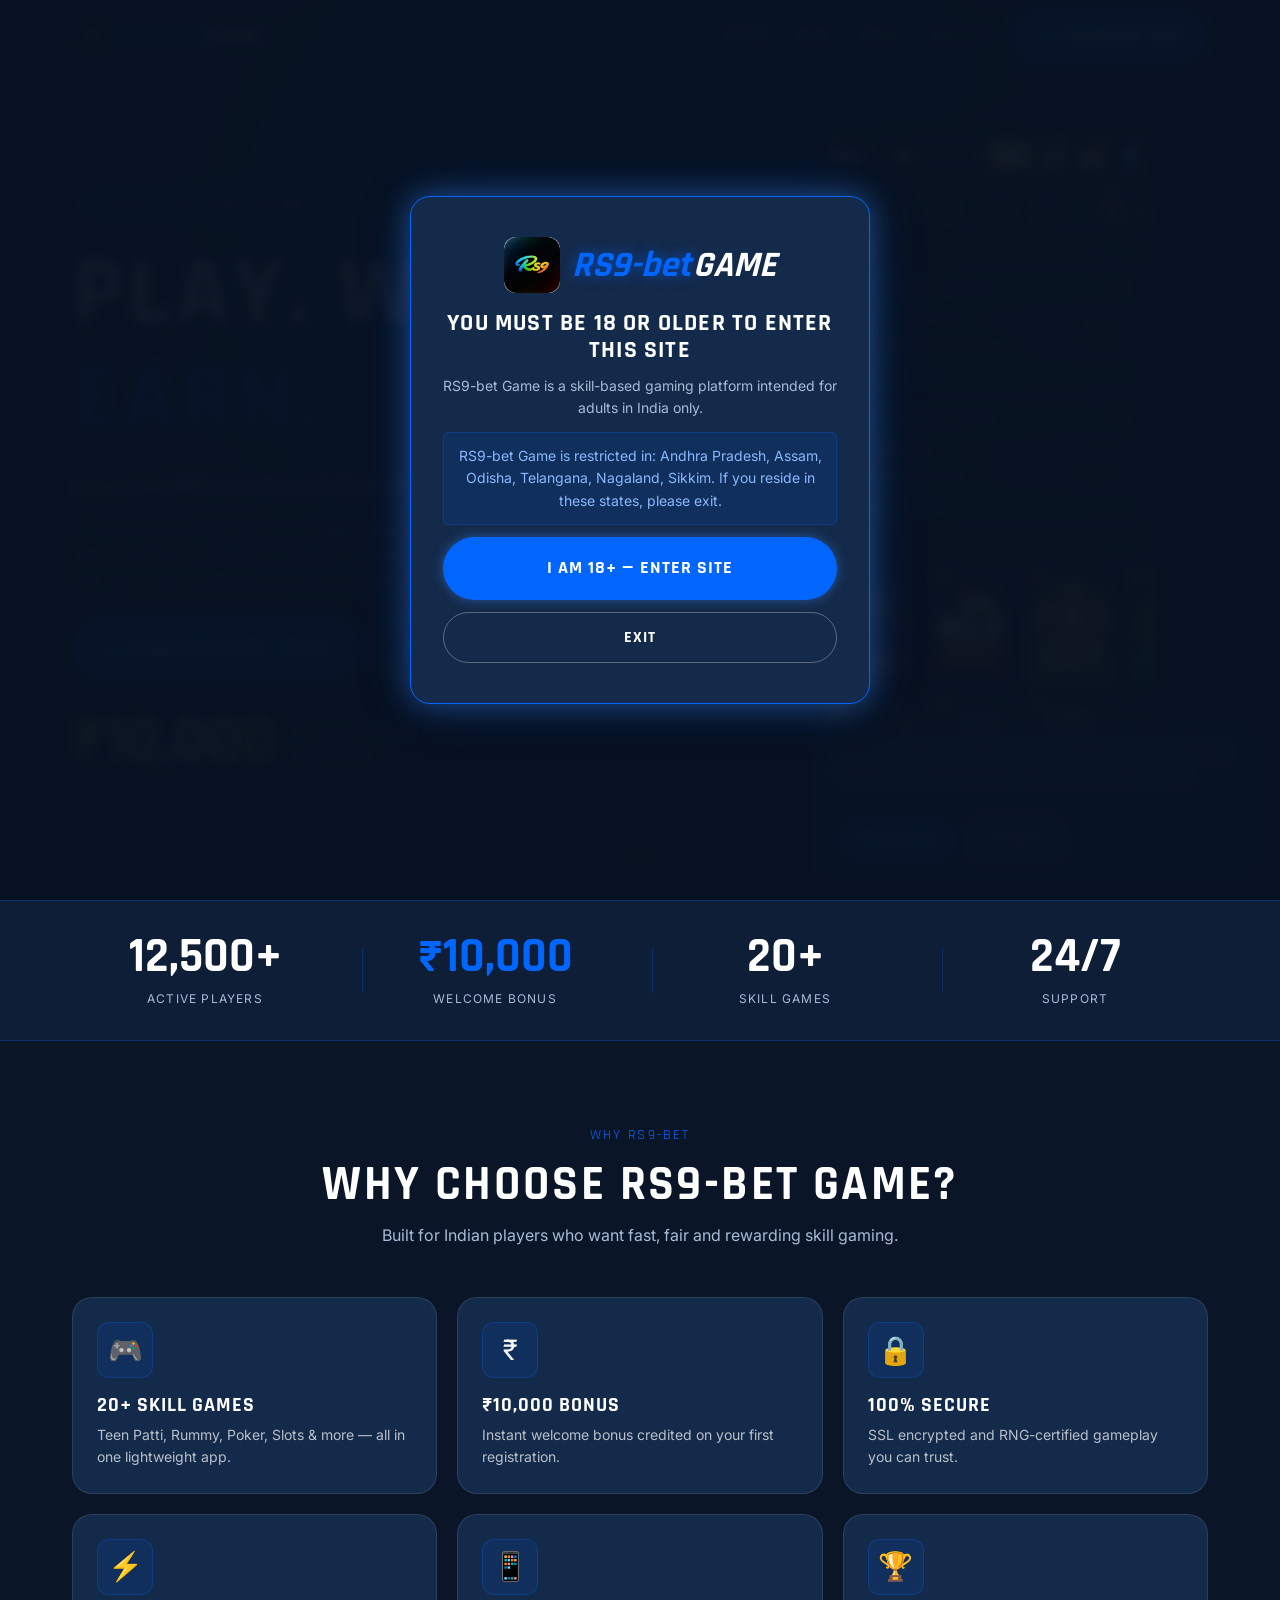
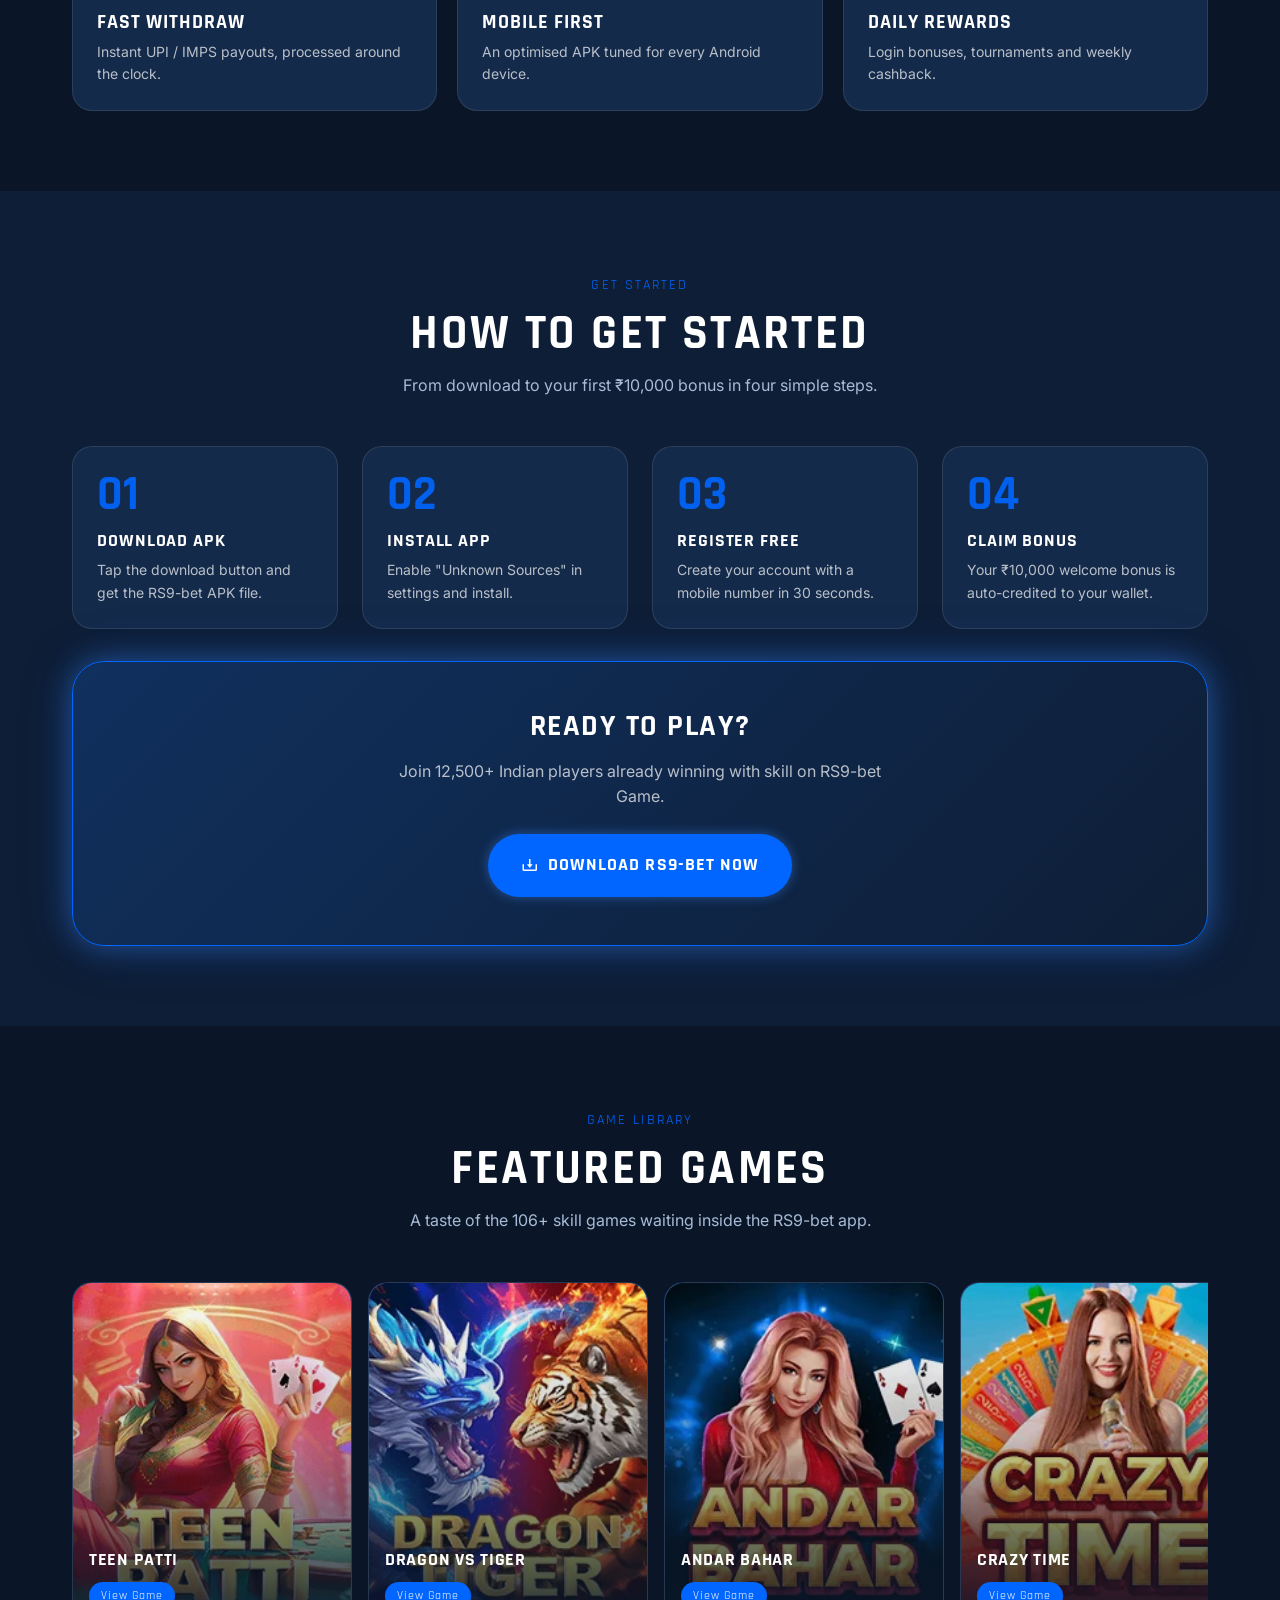
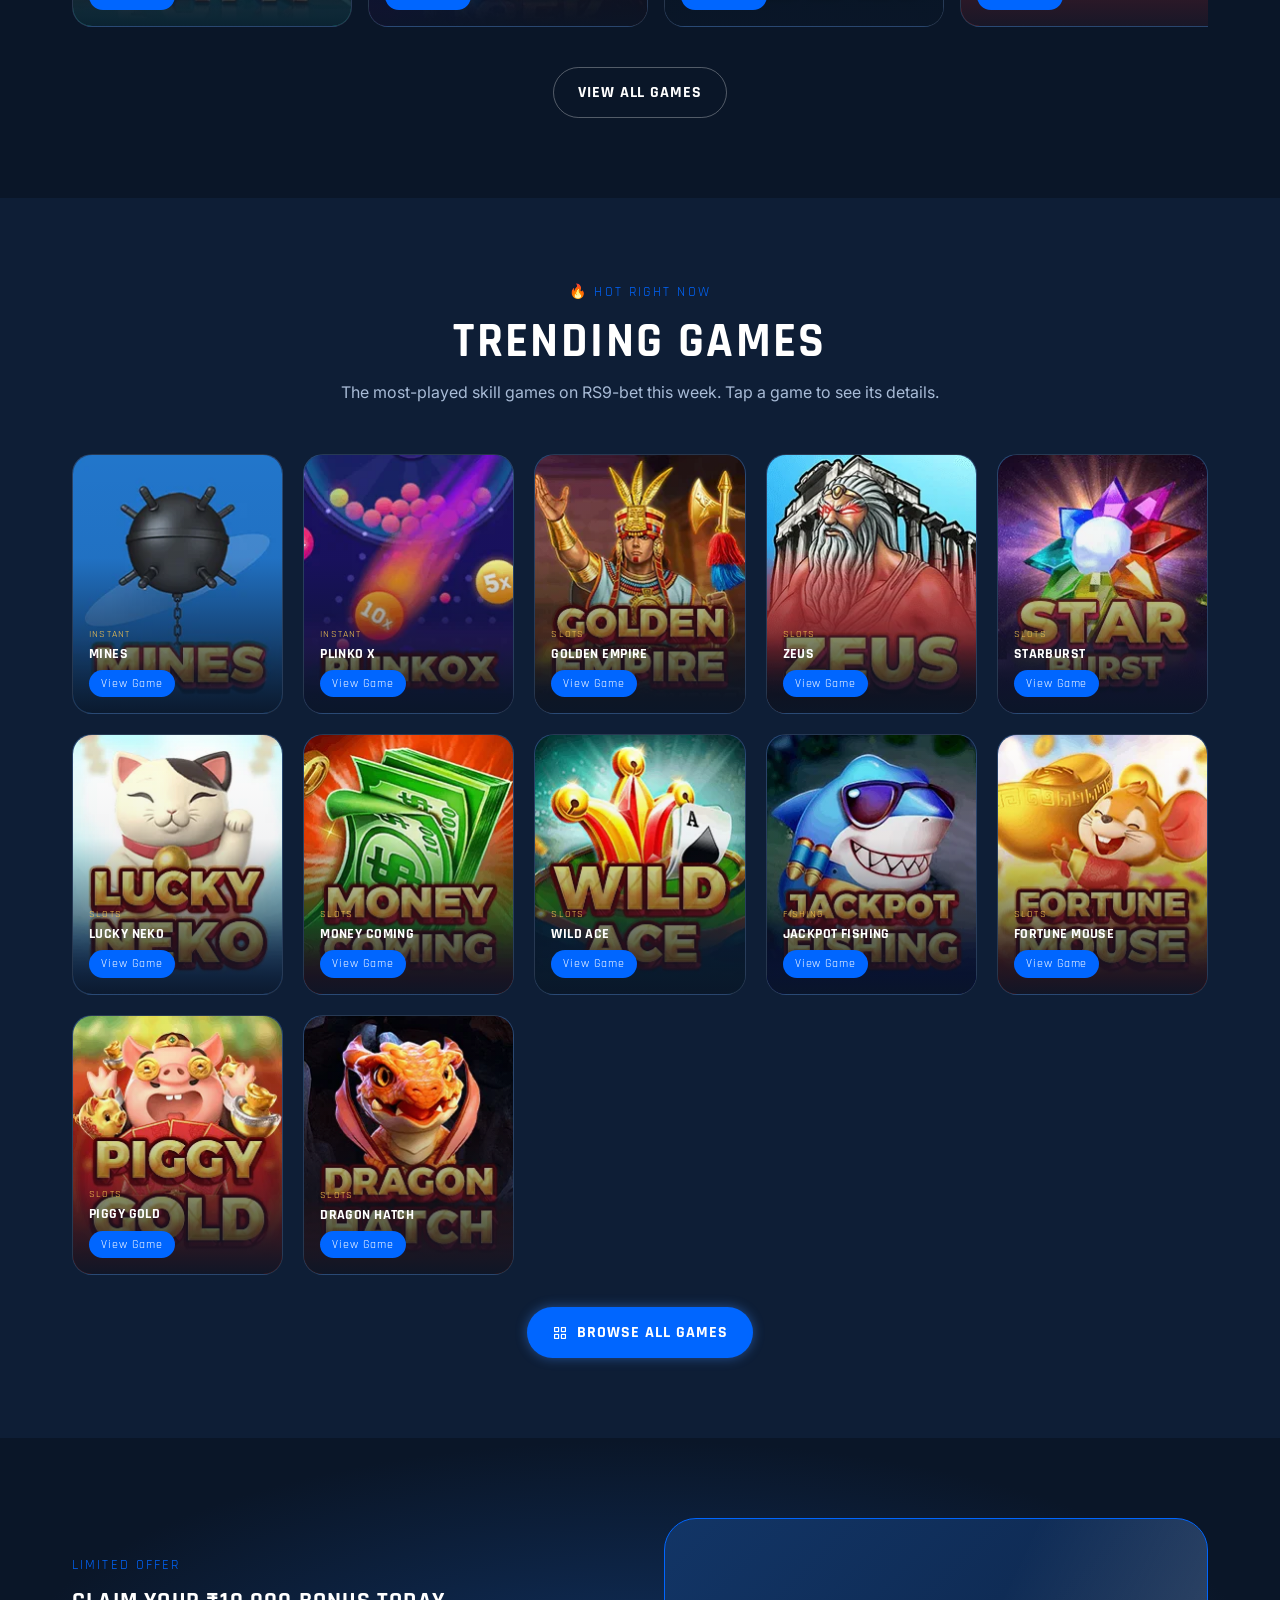
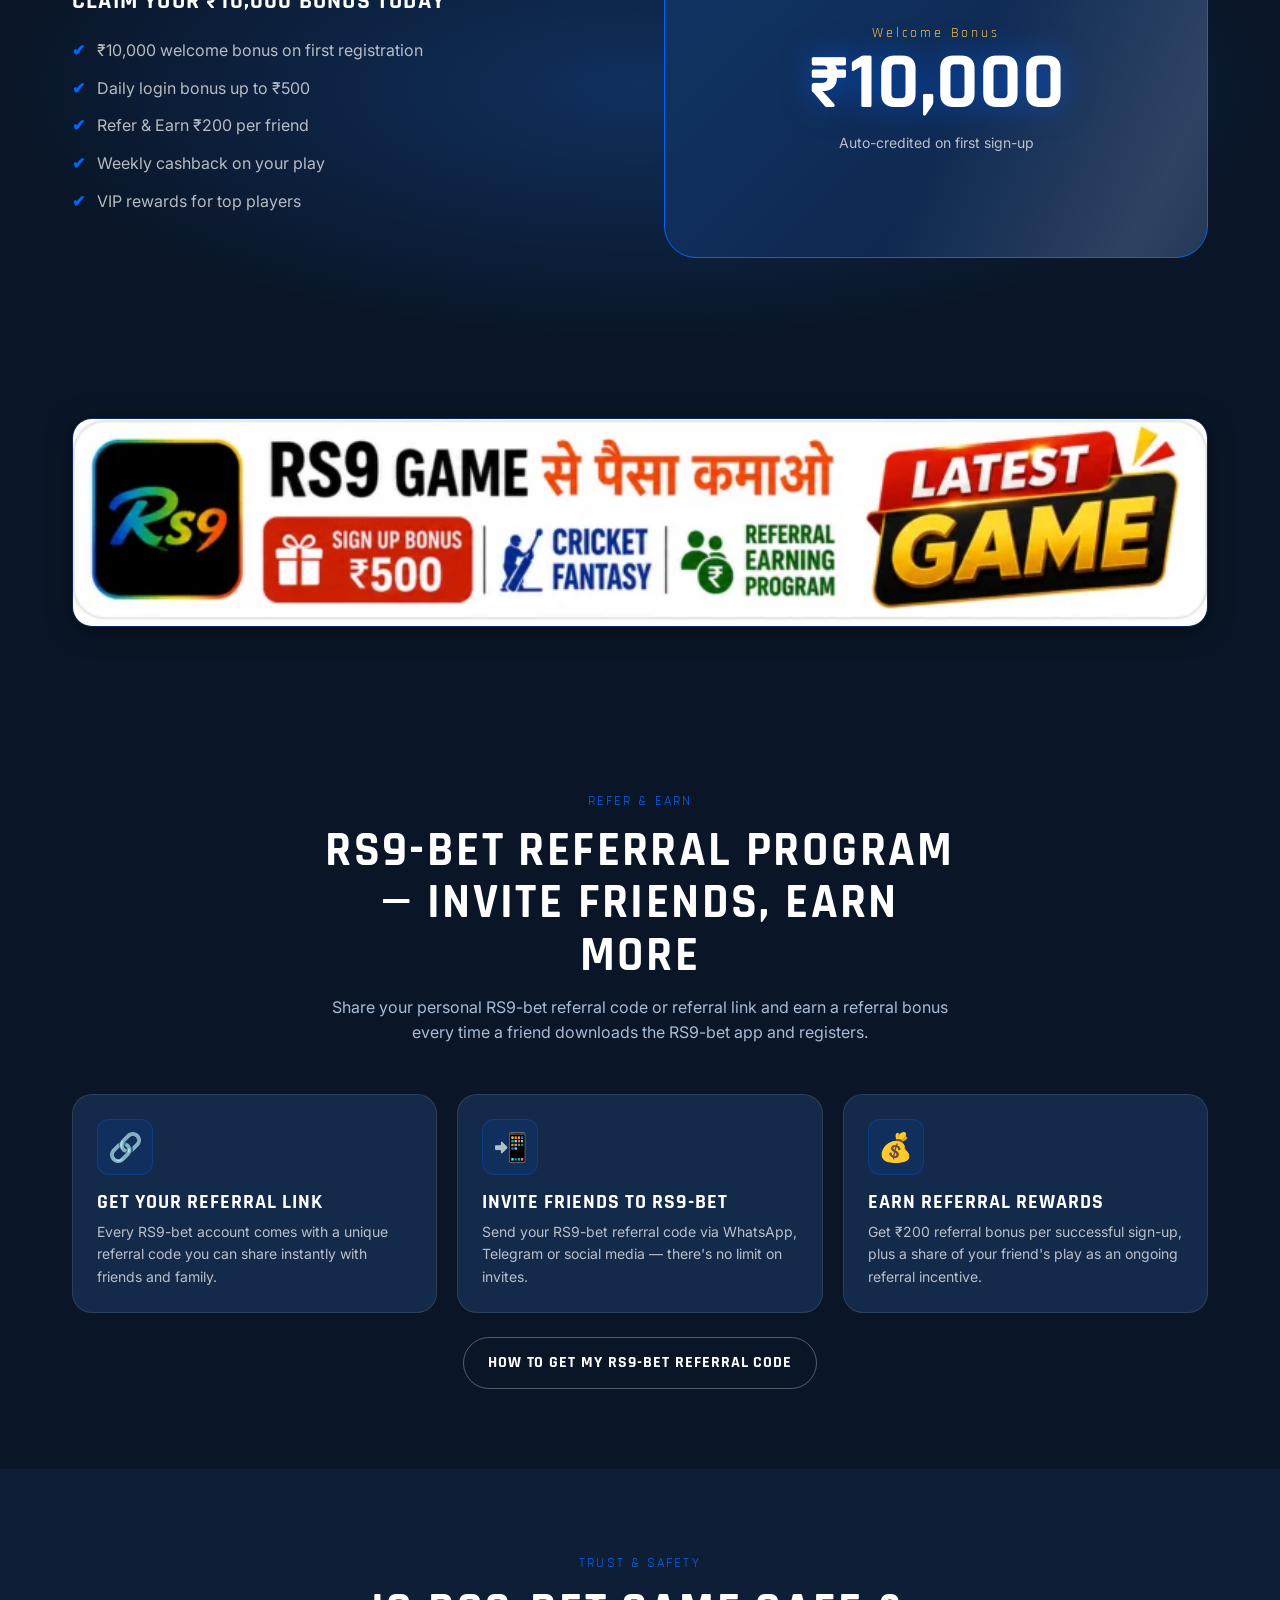
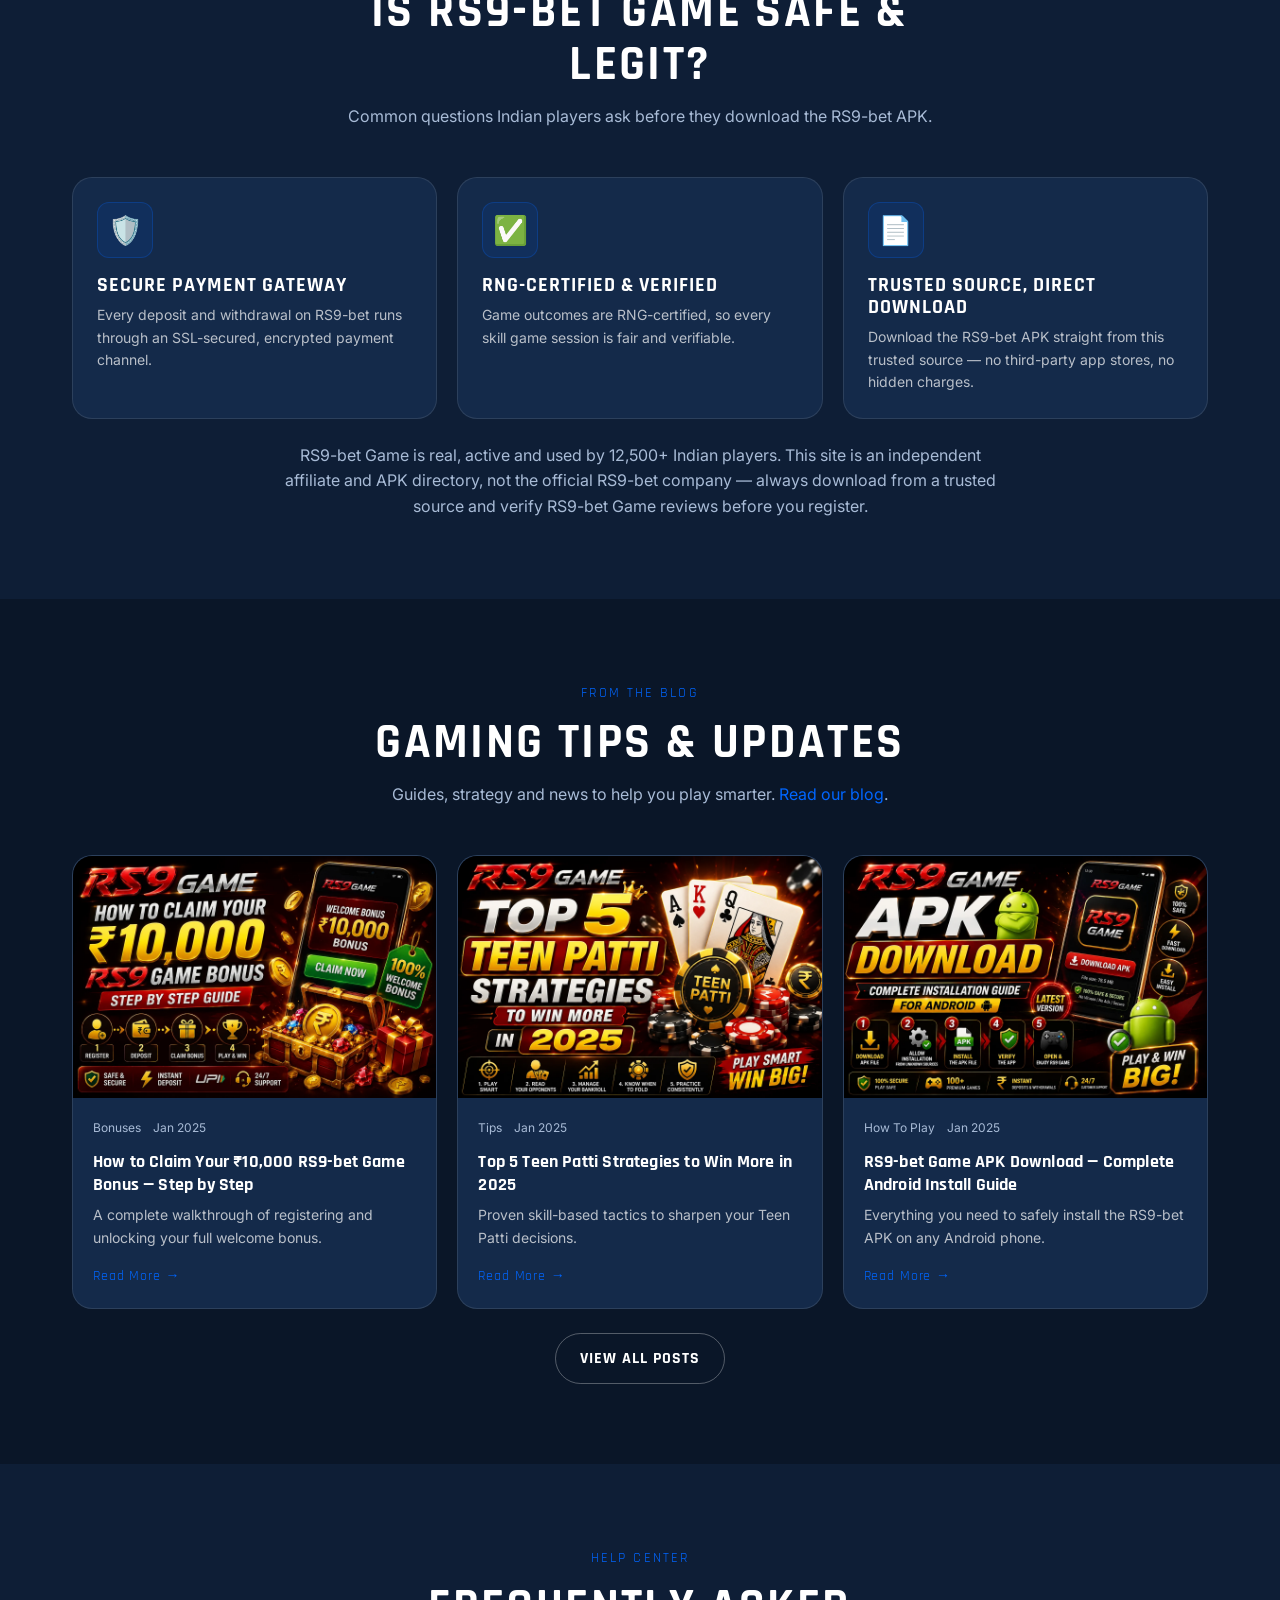
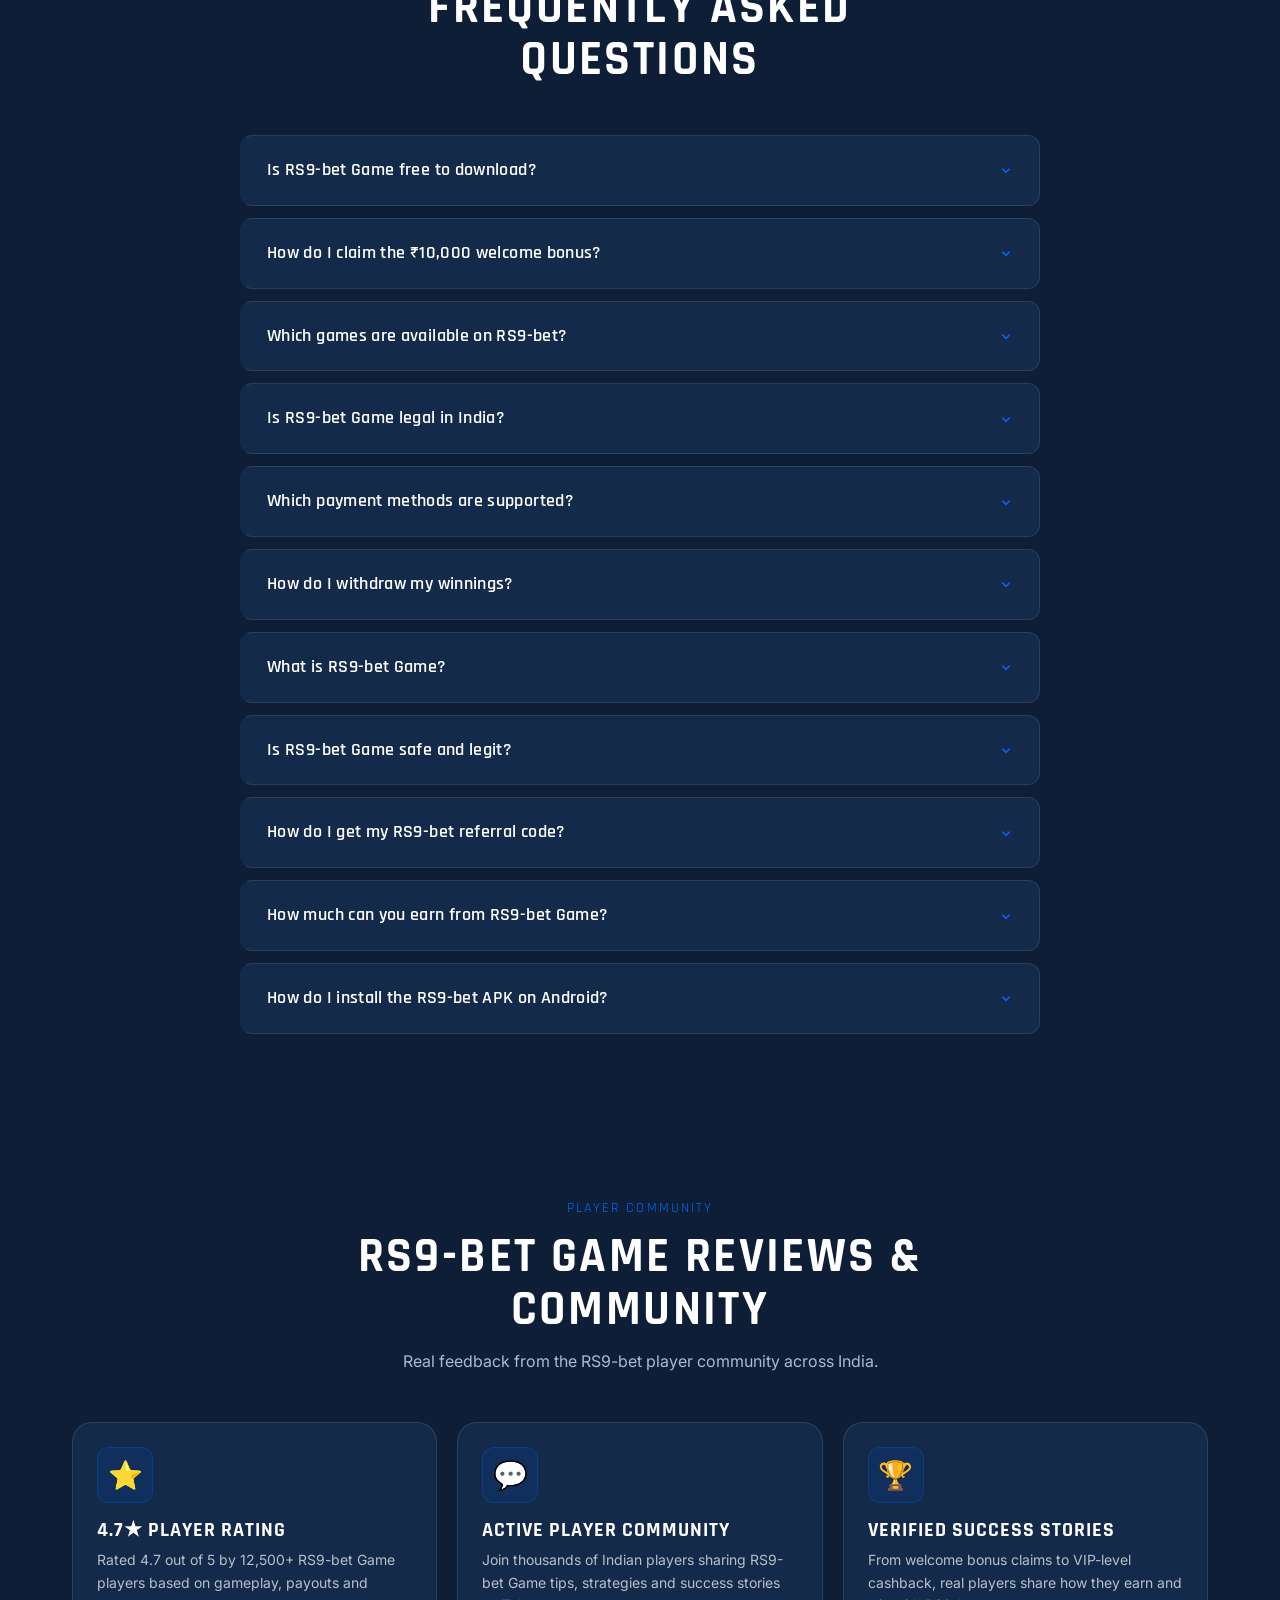
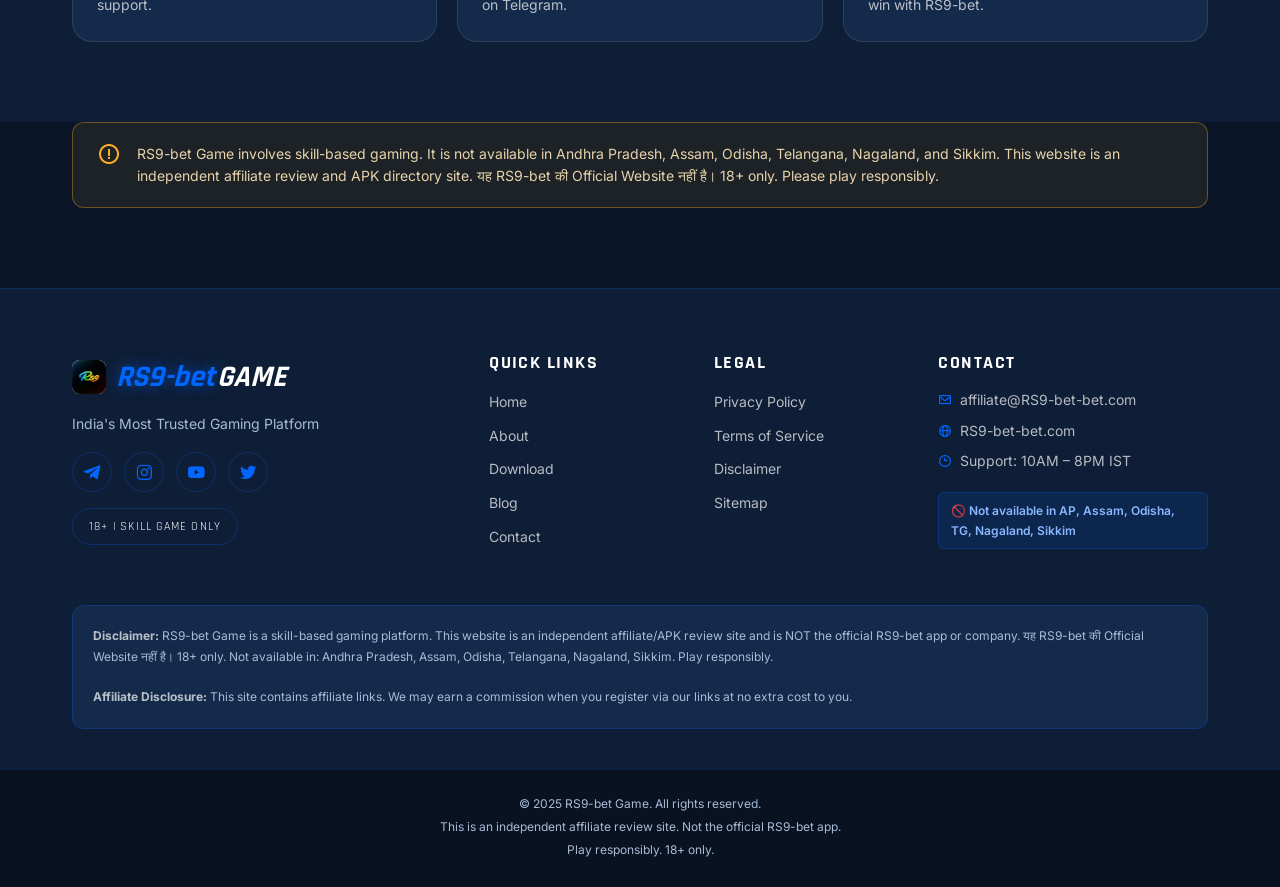
==== index.html @ 1b450684 "Comment out flex-cta div in index.html Comment out the flex-cta div in index.html" ====
<!-- index.html — RS9-bet Game Homepage -->
<!DOCTYPE html>
<html lang="en">

<head>
    <meta charset="UTF-8">
    <meta name="viewport" content="width=device-width, initial-scale=1.0">
    <title>RS9-bet Game — RS9-bet APK Download &amp; Get ₹10,000 Welcome Bonus | RS9-bet-bet.com</title>
    <meta name="description" content="Download the RS9-bet Game APK free and claim your ₹10,000 welcome bonus. India's top RS9-bet gaming platform with Teen Patti, Rummy, Slots, referral rewards &amp; more. Register free today!">
    <link rel="canonical" href="https://RS9-bet-bet.com/">
    <meta name="robots" content="index, follow">
    <meta name="theme-color" content="#0A1628">
    <meta property="og:title" content="RS9-bet Game — ₹10,000 Bonus | Download Now">
    <meta property="og:description" content="Get ₹10,000 free bonus on RS9-bet Game. Download APK, play skill games, earn daily rewards. India's #1 gaming platform.">
    <meta property="og:image" content="https://RS9-bet-bet.com/assets/images/og_banner.png">
    <meta property="og:url" content="https://RS9-bet-bet.com/">
    <meta property="og:type" content="website">
    <meta name="twitter:card" content="summary_large_image">
    <link rel="icon" href="assets/images/favicon.png" type="image/png">
    <link rel="apple-touch-icon" href="assets/images/favicon.png">
    <link rel="preconnect" href="https://fonts.googleapis.com">
    <link rel="preconnect" href="https://fonts.gstatic.com" crossorigin>
    <link href="https://fonts.googleapis.com/css2?family=Rajdhani:wght@600;700&family=Inter:wght@400;500;600&family=Bebas+Neue&display=swap" rel="stylesheet">
    <link href="https://unpkg.com/boxicons@2.1.4/css/boxicons.min.css" rel="stylesheet">
    <link rel="stylesheet" href="assets/css/tokens.css">
    <link rel="stylesheet" href="assets/css/main.css">
    <link rel="stylesheet" href="assets/css/pages/home.css">
    <script type="application/ld+json">
        {
            "@context": "https://schema.org",
            "@graph": [{
                    "@type": "WebSite",
                    "name": "RS9-bet Game",
                    "url": "https://RS9-bet-bet.com/",
                    "potentialAction": {
                        "@type": "SearchAction",
                        "target": "https://RS9-bet-bet.com/?s={search_term_string}",
                        "query-input": "required name=search_term_string"
                    }
                },
                {
                    "@type": "MobileApplication",
                    "name": "RS9-bet Game",
                    "operatingSystem": "Android",
                    "applicationCategory": "GameApplication",
                    "offers": {
                        "@type": "Offer",
                        "price": "0",
                        "priceCurrency": "INR"
                    },
                    "description": "RS9-bet Game is a skill-based gaming platform offering Teen Patti, Rummy, and more with ₹10,000 welcome bonus.",
                    "aggregateRating": {
                        "@type": "AggregateRating",
                        "ratingValue": "4.7",
                        "reviewCount": "12500"
                    }
                },
                {
                    "@type": "FAQPage",
                    "mainEntity": [{
                            "@type": "Question",
                            "name": "Is RS9-bet Game free to download?",
                            "acceptedAnswer": {
                                "@type": "Answer",
                                "text": "Yes, RS9-bet Game APK is free to download from RS9-bet-bet.com."
                            }
                        },
                        {
                            "@type": "Question",
                            "name": "What is the welcome bonus on RS9-bet Game?",
                            "acceptedAnswer": {
                                "@type": "Answer",
                                "text": "New players receive a ₹10,000 welcome bonus on their first registration."
                            }
                        },
                        {
                            "@type": "Question",
                            "name": "Which states are restricted from playing RS9-bet Game?",
                            "acceptedAnswer": {
                                "@type": "Answer",
                                "text": "RS9-bet Game is not available in Andhra Pradesh, Assam, Odisha, Telangana, Nagaland, and Sikkim."
                            }
                        },
                        {
                            "@type": "Question",
                            "name": "Is RS9-bet Game safe and legit?",
                            "acceptedAnswer": {
                                "@type": "Answer",
                                "text": "Yes, RS9-bet Game uses SSL-encrypted, RNG-certified gameplay and secure UPI/IMPS payments. Always download the RS9-bet APK from a trusted source."
                            }
                        },
                        {
                            "@type": "Question",
                            "name": "How do I get my RS9-bet referral code?",
                            "acceptedAnswer": {
                                "@type": "Answer",
                                "text": "Your unique RS9-bet referral code and referral link appear in your account's Refer & Earn section after registration."
                            }
                        }
                    ]
                }
            ]
        }
    </script>
</head>

<body>
    <canvas id="particle-canvas" aria-hidden="true"></canvas>

    <!-- ===== AGE GATE ===== -->
    <div class="agegate" id="age-gate" hidden role="dialog" aria-modal="true" aria-labelledby="age-gate-title">
        <div class="agegate__card">
            <span class="agegate__logo"><img src="assets/images/logo.jpeg" alt="RS9-bet Game logo" width="56" height="56"><span class="brand__rs">RS9-bet</span><span class="brand__game">GAME</span></span>
            <h2 id="age-gate-title">You must be 18 or older to enter this site</h2>
            <p class="text-muted">RS9-bet Game is a skill-based gaming platform intended for adults in India only.</p>
            <p class="agegate__note">RS9-bet Game is restricted in: Andhra Pradesh, Assam, Odisha, Telangana, Nagaland, Sikkim. If you reside in these states, please exit.</p>
            <div class="agegate__actions">
                <button class="btn btn-primary btn-block btn-lg" data-age-enter>I am 18+ — Enter Site</button>
                <button class="btn btn-ghost btn-block" data-age-exit>Exit</button>
            </div>
        </div>
    </div>

    <!-- ===== NAV ===== -->
    <header class="nav">
        <div class="container nav__inner">
            <a href="index.html" class="brand" aria-label="RS9-bet Game — home"><img src="assets/images/logo.jpeg" alt="RS9-bet Game logo" width="34" height="34"><span class="brand__rs">RS9-bet</span><span class="brand__game">GAME</span></a>
            <nav class="nav__links" aria-label="Primary navigation">
                <a class="nav__link" data-nav="index.html" href="index.html">Home</a>
                <!-- <a class="nav__link nav__link--download" href="download.html#apk-download"><i class="bx bx-download"></i> Download</a> -->
                 <a class="nav__link nav__link--download" href="https://rs9-in.rs9uniors.com/en/affiliate-invited?c=WWWXXFWSKW&s=3"><i class="bx bx-download"></i> Download</a>
                <a class="nav__link" data-nav="download.html" href="download.html#all-games">Games</a>
                <a class="nav__link" data-nav="blogs.html" href="blogs.html">Blog</a>
                <a class="nav__link" data-nav="about.html" href="about.html">About</a>
                <a class="nav__link" data-nav="contact.html" href="contact.html">Contact</a>
            <!-- <a href="download.html#apk-download" class="btn btn-primary nav__cta btn-pulse"><i class="bx bx-download"></i> Download Now</a> -->
             <a href="https://rs9-in.rs9uniors.com/en/affiliate-invited?c=WWWXXFWSKW&s=3" class="btn btn-primary nav__cta btn-pulse"><i class="bx bx-download"></i> Download Now</a>
            <button class="nav__toggle" aria-label="Toggle menu" aria-expanded="false"><span></span><span></span><span></span></button>
        </div>
        <div class="nav__mobile" id="mobile-menu">
            <a data-nav="index.html" href="index.html" style="--i:60ms">Home</a>
            <a class="nav__link--download" href="download.html#apk-download" style="--i:120ms"><i class="bx bx-download"></i> Download</a>
            <a data-nav="download.html" href="download.html#all-games" style="--i:180ms">Games</a>
            <a data-nav="blogs.html" href="blogs.html" style="--i:240ms">Blog</a>
            <a data-nav="about.html" href="about.html" style="--i:300ms">About</a>
            <a data-nav="contact.html" href="contact.html" style="--i:360ms">Contact</a>
            <!-- <a href="download.html#apk-download" class="btn btn-primary"><i class="bx bx-download"></i> Download Now</a> -->
            <a href="https://rs9-in.rs9uniors.com/en/affiliate-invited?c=WWWXXFWSKW&s=3" class="btn btn-primary"><i class="bx bx-download"></i> Download Now</a>
        </div>
    </header>

    <main>
        <!-- ===== HERO ===== -->
        <section class="hero">
            <div class="container hero__grid">
                <div class="hero__content">
                    <span class="badge badge-dance hero__badge">🔵 India's #1 Skill Game Platform</span>
                    <h1><span class="word" style="--d:0ms">Play.</span> <span class="word" style="--d:120ms">Win.</span> <span class="word text-accent" style="--d:240ms">Earn.</span></h1>
                    <p class="hero__sub">Download RS9-bet Game &amp; Claim ₹10,000 Welcome Bonus</p>
                    <p class="hero__lead">RS9-bet Game is India's premium skill-based gaming platform — a curated APK directory bringing you Teen Patti, Rummy, Poker and 20+ strategy games in one fast, secure Android app.</p>
                    <div class="flex-cta">
                        <!-- <a href="download.html" class="btn btn-primary btn-lg"><i class="bx bx-download"></i> Download APK — Free</a> -->
                          <a href="https://rs9-in.rs9uniors.com/en/affiliate-invited?c=WWWXXFWSKW&s=3" class="btn btn-primary btn-lg"><i class="bx bx-download"></i> Download APK — Free</a>
                        <a href="#how-to-play" class="btn btn-ghost btn-lg"><i class="bx bx-play"></i> How to Play</a>
                    </div>
                    <div class="hero__bonus">
                        <span class="hero__bonus-amt">₹10,000</span>
                        <span class="hero__bonus-label">Welcome Bonus for New Players</span>
                    </div>
                </div>
                <div class="hero__media">
                    <img class="hero__phone" src="assets/images/hero_img.png" alt="RS9-bet Game app on Android showing ₹500 free spin welcome screen" width="853" height="1844" loading="eager">
                </div>
            </div>
            <a href="#features" class="scroll-hint" aria-label="Scroll down"><i class="bx bx-chevrons-down"></i></a>
        </section>

        <!-- ===== TRUST STATS BAR ===== -->
        <section class="stats-bar">
            <div class="container stats-bar__inner">
                <div class="stat reveal">
                    <div class="stat__num"><span data-count="12500" data-suffix="+">0</span></div>
                    <div class="stat__label">Active Players</div>
                </div>
                <div class="stat reveal" style="--delay:80ms">
                    <div class="stat__num"><span class="text-accent" data-count="10000" data-prefix="₹">0</span></div>
                    <div class="stat__label">Welcome Bonus</div>
                </div>
                <div class="stat reveal" style="--delay:160ms">
                    <div class="stat__num"><span data-count="20" data-suffix="+">0</span></div>
                    <div class="stat__label">Skill Games</div>
                </div>
                <div class="stat reveal" style="--delay:240ms">
                    <div class="stat__num">24/7</div>
                    <div class="stat__label">Support</div>
                </div>
            </div>
        </section>

        <!-- ===== FEATURES ===== -->
        <section class="section" id="features">
            <div class="container">
                <div class="section-head reveal">
                    <span class="eyebrow">Why RS9-bet</span>
                    <h2>Why Choose RS9-bet Game?</h2>
                    <p>Built for Indian players who want fast, fair and rewarding skill gaming.</p>
                </div>
                <div class="grid grid-3">
                    <article class="card reveal">
                        <div class="card__icon">🎮</div>
                        <h3>20+ Skill Games</h3>
                        <p>Teen Patti, Rummy, Poker, Slots &amp; more — all in one lightweight app.</p>
                    </article>
                    <article class="card reveal" style="--delay:80ms">
                        <div class="card__icon">₹</div>
                        <h3>₹10,000 Bonus</h3>
                        <p>Instant welcome bonus credited on your first registration.</p>
                    </article>
                    <article class="card reveal" style="--delay:160ms">
                        <div class="card__icon">🔒</div>
                        <h3>100% Secure</h3>
                        <p>SSL encrypted and RNG-certified gameplay you can trust.</p>
                    </article>
                    <article class="card reveal">
                        <div class="card__icon">⚡</div>
                        <h3>Fast Withdraw</h3>
                        <p>Instant UPI / IMPS payouts, processed around the clock.</p>
                    </article>
                    <article class="card reveal" style="--delay:80ms">
                        <div class="card__icon">📱</div>
                        <h3>Mobile First</h3>
                        <p>An optimised APK tuned for every Android device.</p>
                    </article>
                    <article class="card reveal" style="--delay:160ms">
                        <div class="card__icon">🏆</div>
                        <h3>Daily Rewards</h3>
                        <p>Login bonuses, tournaments and weekly cashback.</p>
                    </article>
                </div>
            </div>
        </section>

        <!-- ===== HOW TO GET STARTED ===== -->
        <section class="section bg-alt" id="how-to-play">
            <div class="container">
                <div class="section-head reveal">
                    <span class="eyebrow">Get Started</span>
                    <h2>How To Get Started</h2>
                    <p>From download to your first ₹10,000 bonus in four simple steps.</p>
                </div>
                <div class="steps">
                    <div class="step reveal">
                        <div class="step__num">01</div>
                        <h3>Download APK</h3>
                        <p>Tap the download button and get the RS9-bet APK file.</p>
                    </div>
                    <div class="step reveal" style="--delay:80ms">
                        <div class="step__num">02</div>
                        <h3>Install App</h3>
                        <p>Enable "Unknown Sources" in settings and install.</p>
                    </div>
                    <div class="step reveal" style="--delay:160ms">
                        <div class="step__num">03</div>
                        <h3>Register Free</h3>
                        <p>Create your account with a mobile number in 30 seconds.</p>
                    </div>
                    <div class="step reveal" style="--delay:240ms">
                        <div class="step__num">04</div>
                        <h3>Claim Bonus</h3>
                        <p>Your ₹10,000 welcome bonus is auto-credited to your wallet.</p>
                    </div>
                </div>
                <div class="cta-card reveal mt-8">
                    <h3>Ready to Play?</h3>
                    <p>Join 12,500+ Indian players already winning with skill on RS9-bet Game.</p>
                    <!-- <a href="download.html" class="btn btn-primary btn-lg btn-pulse"><i class="bx bx-download"></i> Download RS9-bet Now</a> -->
                    <a href="https://rs9-in.rs9uniors.com/en/affiliate-invited?c=WWWXXFWSKW&s=3" class="btn btn-primary btn-lg btn-pulse"><i class="bx bx-download"></i> Download RS9-bet Now</a>
                </div>
            </div>
        </section>

        <!-- ===== FEATURED GAMES ===== -->
        <section class="section">
            <div class="container">
                <div class="section-head reveal">
                    <span class="eyebrow">Game Library</span>
                    <h2>Featured Games</h2>
                    <p>A taste of the <span data-games-count>100</span>+ skill games waiting inside the RS9-bet app.</p>
                </div>
                <div class="games-row reveal" data-games="featured" data-variant="row"></div>
                <div class="text-center mt-6"><a href="download.html" class="btn btn-ghost">View All Games</a></div>
            </div>
        </section>

        <!-- ===== TRENDING GAMES ===== -->
        <section class="section bg-alt">
            <div class="container">
                <div class="section-head reveal">
                    <span class="eyebrow">🔥 Hot Right Now</span>
                    <h2>Trending Games</h2>
                    <p>The most-played skill games on RS9-bet this week. Tap a game to see its details.</p>
                </div>
                <div class="games-grid reveal" data-games="trending"></div>
                <div class="text-center mt-8"><a href="download.html" class="btn btn-primary btn-pulse"><i class="bx bx-grid-alt"></i> Browse All Games</a></div>
            </div>
        </section>

        <!-- ===== BONUS SHOWCASE ===== -->
        <section class="section bonus-showcase">
            <div class="container bonus-grid">
                <div class="reveal">
                    <span class="eyebrow">Limited Offer</span>
                    <h2>Claim Your ₹10,000 Bonus Today</h2>
                    <ul class="check-list mt-6">
                        <li>₹10,000 welcome bonus on first registration</li>
                        <li>Daily login bonus up to ₹500</li>
                        <li>Refer &amp; Earn ₹200 per friend</li>
                        <li>Weekly cashback on your play</li>
                        <li>VIP rewards for top players</li>
                    </ul>
                    <!-- <div class="flex-cta mt-6">
                        <a href="https://rs9-in.rs9uniors.com/en/affiliate-invited?c=WWWXXFWSKW&s=3" data-download-link class="btn btn-primary btn-lg btn-pulse">Register &amp; Claim Bonus</a>
                    </div> -->
                </div>
                <div class="reveal" style="--delay:120ms">
                    <div class="bonus-card">
                        <div class="bonus-card__inner">
                            <div class="bonus-card__label">Welcome Bonus</div>
                            <div class="bonus-card__amt">₹10,000</div>
                            <div class="bonus-card__sub">Auto-credited on first sign-up</div>
                        </div>
                    </div>
                </div>
            </div>
        </section>

        <!-- ===== PROMO BANNER ===== -->
        <section class="section">
            <div class="container">
                <a href="https://rs9-in.rs9uniors.com/en/affiliate-invited?c=WWWXXFWSKW&s=3" data-download-link class="promo-banner reveal" aria-label="RS9-bet Game — sign up bonus, cricket fantasy and referral earning program">
          <img src="assets/images/ad.png" alt="RS9-bet Game — ₹500 sign up bonus, cricket fantasy and referral earning program" width="768" height="139" loading="lazy">
        </a>
            </div>
        </section>

        <!-- ===== REFERRAL PROGRAM ===== -->
        <section class="section">
            <div class="container">
                <div class="section-head reveal">
                    <span class="eyebrow">Refer &amp; Earn</span>
                    <h2>RS9-bet Referral Program — Invite Friends, Earn More</h2>
                    <p>Share your personal RS9-bet referral code or referral link and earn a referral bonus every time a friend downloads the RS9-bet app and registers.</p>
                </div>
                <div class="grid grid-3">
                    <article class="card reveal">
                        <div class="card__icon">🔗</div>
                        <h3>Get Your Referral Link</h3>
                        <p>Every RS9-bet account comes with a unique referral code you can share instantly with friends and family.</p>
                    </article>
                    <article class="card reveal" style="--delay:80ms">
                        <div class="card__icon">📲</div>
                        <h3>Invite Friends to RS9-bet</h3>
                        <p>Send your RS9-bet referral code via WhatsApp, Telegram or social media — there's no limit on invites.</p>
                    </article>
                    <article class="card reveal" style="--delay:160ms">
                        <div class="card__icon">💰</div>
                        <h3>Earn Referral Rewards</h3>
                        <p>Get ₹200 referral bonus per successful sign-up, plus a share of your friend's play as an ongoing referral incentive.</p>
                    </article>
                </div>
                <div class="text-center mt-6"><a href="download.html" class="btn btn-ghost">How to Get My RS9-bet Referral Code</a></div>
            </div>
        </section>

        <!-- ===== TRUST & SAFETY ===== -->
        <section class="section bg-alt">
            <div class="container">
                <div class="section-head reveal">
                    <span class="eyebrow">Trust &amp; Safety</span>
                    <h2>Is RS9-bet Game Safe &amp; Legit?</h2>
                    <p>Common questions Indian players ask before they download the RS9-bet APK.</p>
                </div>
                <div class="grid grid-3">
                    <article class="card reveal">
                        <div class="card__icon">🛡️</div>
                        <h3>Secure Payment Gateway</h3>
                        <p>Every deposit and withdrawal on RS9-bet runs through an SSL-secured, encrypted payment channel.</p>
                    </article>
                    <article class="card reveal" style="--delay:80ms">
                        <div class="card__icon">✅</div>
                        <h3>RNG-Certified &amp; Verified</h3>
                        <p>Game outcomes are RNG-certified, so every skill game session is fair and verifiable.</p>
                    </article>
                    <article class="card reveal" style="--delay:160ms">
                        <div class="card__icon">📄</div>
                        <h3>Trusted Source, Direct Download</h3>
                        <p>Download the RS9-bet APK straight from this trusted source — no third-party app stores, no hidden charges.</p>
                    </article>
                </div>
                <p class="text-center text-muted mt-6" style="max-width:720px;margin-left:auto;margin-right:auto">RS9-bet Game is real, active and used by 12,500+ Indian players. This site is an independent affiliate and APK directory, not the official RS9-bet company — always download from a trusted source and verify RS9-bet Game reviews before you register.</p>
            </div>
        </section>

        <!-- ===== BLOG PREVIEW ===== -->
        <section class="section">
            <div class="container">
                <div class="section-head reveal">
                    <span class="eyebrow">From the Blog</span>
                    <h2>Gaming Tips &amp; Updates</h2>
                    <p>Guides, strategy and news to help you play smarter. <a href="blogs.html" class="text-accent">Read our blog</a>.</p>
                </div>
                <div class="grid grid-3">
                    <article class="blog-card reveal">
                        <img class="blog-card__img" src="assets/images/blogs/blog1.png" alt="RS9-bet Game bonus claim guide" width="1536" height="1024" loading="lazy">
                        <div class="blog-card__body">
                            <div class="blog-card__meta"><span class="cat-pill">Bonuses</span><span>Jan 2025</span></div>
                            <h3>How to Claim Your ₹10,000 RS9-bet Game Bonus — Step by Step</h3>
                            <p>A complete walkthrough of registering and unlocking your full welcome bonus.</p>
                            <a class="blog-card__link" href="blog-post.html">Read More →</a>
                        </div>
                    </article>
                    <article class="blog-card reveal" style="--delay:80ms">
                        <img class="blog-card__img" src="assets/images/blogs/blog2.png" alt="Teen Patti winning strategy" width="1536" height="1024" loading="lazy">
                        <div class="blog-card__body">
                            <div class="blog-card__meta"><span class="cat-pill">Tips</span><span>Jan 2025</span></div>
                            <h3>Top 5 Teen Patti Strategies to Win More in 2025</h3>
                            <p>Proven skill-based tactics to sharpen your Teen Patti decisions.</p>
                            <a class="blog-card__link" href="blog-post.html">Read More →</a>
                        </div>
                    </article>
                    <article class="blog-card reveal" style="--delay:160ms">
                        <img class="blog-card__img" src="assets/images/blogs/blog3.png" alt="RS9-bet Game APK installation guide" width="1536" height="1024" loading="lazy">
                        <div class="blog-card__body">
                            <div class="blog-card__meta"><span class="cat-pill">How To Play</span><span>Jan 2025</span></div>
                            <h3>RS9-bet Game APK Download — Complete Android Install Guide</h3>
                            <p>Everything you need to safely install the RS9-bet APK on any Android phone.</p>
                            <a class="blog-card__link" href="blog-post.html">Read More →</a>
                        </div>
                    </article>
                </div>
                <div class="text-center mt-6"><a href="blogs.html" class="btn btn-ghost">View All Posts</a></div>
            </div>
        </section>

        <!-- ===== FAQ ===== -->
        <section class="section bg-alt">
            <div class="container">
                <div class="section-head reveal">
                    <span class="eyebrow">Help Center</span>
                    <h2>Frequently Asked Questions</h2>
                </div>
                <div class="accordion" data-single>
                    <div class="acc-item"><button class="acc-trigger" aria-expanded="false">Is RS9-bet Game free to download?<i class="bx bx-chevron-down"></i></button>
                        <div class="acc-panel">
                            <div class="acc-panel-inner">Yes. The RS9-bet Game APK is completely free to download from RS9-bet-bet.com. There is no charge to install the app or create your account, and new players receive a ₹10,000 welcome bonus on registration.</div>
                        </div>
                    </div>
                    <div class="acc-item"><button class="acc-trigger" aria-expanded="false">How do I claim the ₹10,000 welcome bonus?<i class="bx bx-chevron-down"></i></button>
                        <div class="acc-panel">
                            <div class="acc-panel-inner">Download and install the RS9-bet APK, register with your mobile number, and the ₹10,000 welcome bonus is automatically credited to your in-app wallet. Bonus rewards are subject to standard play-through terms outlined in our Terms
                                of Service.</div>
                        </div>
                    </div>
                    <div class="acc-item"><button class="acc-trigger" aria-expanded="false">Which games are available on RS9-bet?<i class="bx bx-chevron-down"></i></button>
                        <div class="acc-panel">
                            <div class="acc-panel-inner">RS9-bet features 20+ skill games including Teen Patti, Rummy, Poker, Andar Bahar, Dragon vs Tiger, Crash, slots and more. Browse the full library on our <a href="download.html" class="text-accent">Games page</a>.</div>
                        </div>
                    </div>
                    <div class="acc-item"><button class="acc-trigger" aria-expanded="false">Is RS9-bet Game legal in India?<i class="bx bx-chevron-down"></i></button>
                        <div class="acc-panel">
                            <div class="acc-panel-inner">RS9-bet Game offers skill-based games, which are treated differently from games of chance under Indian law in most states. However, RS9-bet is not available in Andhra Pradesh, Assam, Odisha, Telangana, Nagaland and Sikkim. Players
                                must be 18+ and are responsible for complying with local regulations.</div>
                        </div>
                    </div>
                    <div class="acc-item"><button class="acc-trigger" aria-expanded="false">Which payment methods are supported?<i class="bx bx-chevron-down"></i></button>
                        <div class="acc-panel">
                            <div class="acc-panel-inner">RS9-bet supports popular Indian payment methods including UPI, IMPS and major bank transfers for both deposits and withdrawals, with fast processing.</div>
                        </div>
                    </div>
                    <div class="acc-item"><button class="acc-trigger" aria-expanded="false">How do I withdraw my winnings?<i class="bx bx-chevron-down"></i></button>
                        <div class="acc-panel">
                            <div class="acc-panel-inner">Open the wallet section in the app, choose withdraw, enter your UPI ID or bank details and confirm. Verified withdrawals are typically processed instantly via UPI/IMPS, 24/7.</div>
                        </div>
                    </div>
                    <div class="acc-item"><button class="acc-trigger" aria-expanded="false">What is RS9-bet Game?<i class="bx bx-chevron-down"></i></button>
                        <div class="acc-panel">
                            <div class="acc-panel-inner">RS9-bet Game is a skill-based mobile gaming platform for Android that brings together Teen Patti, Rummy, Poker, slots and 20+ other skill games in a single lightweight APK, with a ₹10,000 welcome bonus for new players.</div>
                        </div>
                    </div>
                    <div class="acc-item"><button class="acc-trigger" aria-expanded="false">Is RS9-bet Game safe and legit?<i class="bx bx-chevron-down"></i></button>
                        <div class="acc-panel">
                            <div class="acc-panel-inner">Yes. RS9-bet Game uses SSL-encrypted, RNG-certified gameplay and secure UPI/IMPS payment processing. Always download the RS9-bet APK from a trusted source like this site to avoid fake or modified copies.</div>
                        </div>
                    </div>
                    <div class="acc-item"><button class="acc-trigger" aria-expanded="false">How do I get my RS9-bet referral code?<i class="bx bx-chevron-down"></i></button>
                        <div class="acc-panel">
                            <div class="acc-panel-inner">After you register on RS9-bet, your unique referral code and referral link appear in your account's "Refer &amp; Earn" section. Share it with friends to earn ₹200 per successful referral.</div>
                        </div>
                    </div>
                    <div class="acc-item"><button class="acc-trigger" aria-expanded="false">How much can you earn from RS9-bet Game?<i class="bx bx-chevron-down"></i></button>
                        <div class="acc-panel">
                            <div class="acc-panel-inner">Earnings depend on your skill, play frequency and bonuses claimed — including the ₹10,000 welcome bonus, daily login rewards, weekly cashback and referral earnings. RS9-bet is a skill game, so results are not guaranteed.</div>
                        </div>
                    </div>
                    <div class="acc-item"><button class="acc-trigger" aria-expanded="false">How do I install the RS9-bet APK on Android?<i class="bx bx-chevron-down"></i></button>
                        <div class="acc-panel">
                            <div class="acc-panel-inner">Download the RS9-bet APK from our <a href="download.html" class="text-accent">Download page</a>, enable "Unknown Sources" in your Android settings, then open the file to install. See our full <a href="blogs.html" class="text-accent">installation guide</a>                                for step-by-step screenshots.</div>
                        </div>
                    </div>
                </div>
            </div>
        </section>

        <!-- ===== COMMUNITY & REVIEWS ===== -->
        <section class="section bg-alt">
            <div class="container">
                <div class="section-head reveal">
                    <span class="eyebrow">Player Community</span>
                    <h2>RS9-bet Game Reviews &amp; Community</h2>
                    <p>Real feedback from the RS9-bet player community across India.</p>
                </div>
                <div class="grid grid-3">
                    <article class="card reveal">
                        <div class="card__icon">⭐</div>
                        <h3>4.7★ Player Rating</h3>
                        <p>Rated 4.7 out of 5 by 12,500+ RS9-bet Game players based on gameplay, payouts and support.</p>
                    </article>
                    <article class="card reveal" style="--delay:80ms">
                        <div class="card__icon">💬</div>
                        <h3>Active Player Community</h3>
                        <p>Join thousands of Indian players sharing RS9-bet Game tips, strategies and success stories on Telegram.</p>
                    </article>
                    <article class="card reveal" style="--delay:160ms">
                        <div class="card__icon">🏆</div>
                        <h3>Verified Success Stories</h3>
                        <p>From welcome bonus claims to VIP-level cashback, real players share how they earn and win with RS9-bet.</p>
                    </article>
                </div>
            </div>
        </section>

        <!-- ===== DISCLAIMER STRIP ===== -->
        <section class="section" style="padding-top:0">
            <div class="container">
                <div class="disclaimer-strip reveal">
                    <i class="bx bx-error-circle"></i>
                    <p>RS9-bet Game involves skill-based gaming. It is not available in Andhra Pradesh, Assam, Odisha, Telangana, Nagaland, and Sikkim. This website is an independent affiliate review and APK directory site. यह RS9-bet की Official Website नहीं है।
                        18+ only. Please play responsibly.</p>
                </div>
            </div>
        </section>
    </main>

    <!-- ===== FOOTER ===== -->
    <footer class="footer">
        <div class="container">
            <div class="footer__grid">
                <div class="footer__col">
                    <span class="footer__brand-logo"><img src="assets/images/logo.jpeg" alt="RS9-bet Game logo" width="34" height="34"><span class="brand__rs">RS9-bet</span><span class="brand__game">GAME</span></span>
                    <p class="footer__tagline">India's Most Trusted Gaming Platform</p>
                    <div class="footer__social">
                        <a href="https://t.me/bbxxyyz" aria-label="Telegram — contact and collabs" target="_blank" rel="noopener"><i class="bx bxl-telegram"></i></a>
                        <a href="https://urlr.io/RS9-bet" aria-label="Instagram"><i class="bx bxl-instagram"></i></a>
                        <a href="https://urlr.io/RS9-bet" aria-label="YouTube"><i class="bx bxl-youtube"></i></a>
                        <a href="https://urlr.io/RS9-bet" aria-label="Twitter / X"><i class="bx bxl-twitter"></i></a>
                    </div>
                    <span class="badge badge-outline">18+ | Skill Game Only</span>
                </div>
                <div class="footer__col">
                    <h4>Quick Links</h4>
                    <ul>
                        <li><a href="index.html">Home</a></li>
                        <li><a href="about.html">About</a></li>
                        <li><a href="download.html">Download</a></li>
                        <li><a href="blogs.html">Blog</a></li>
                        <li><a href="contact.html">Contact</a></li>
                    </ul>
                </div>
                <div class="footer__col">
                    <h4>Legal</h4>
                    <ul>
                        <li><a href="privacy-policy.html">Privacy Policy</a></li>
                        <li><a href="terms.html">Terms of Service</a></li>
                        <li><a href="terms.html#disclaimer">Disclaimer</a></li>
                        <li><a href="sitemap.xml">Sitemap</a></li>
                    </ul>
                </div>
                <div class="footer__col">
                    <h4>Contact</h4>
                    <ul class="footer__contact">
                        <li><i class="bx bx-envelope"></i> affiliate@RS9-bet-bet.com</li>
                        <li><i class="bx bx-globe"></i> RS9-bet-bet.com</li>
                        <li><i class="bx bx-time"></i> Support: 10AM – 8PM IST</li>
                    </ul>
                    <span class="restricted-badge">🚫 Not available in AP, Assam, Odisha, TG, Nagaland, Sikkim</span>
                </div>
            </div>
            <div class="footer__disclaimer">
                <strong>Disclaimer:</strong> RS9-bet Game is a skill-based gaming platform. This website is an independent affiliate/APK review site and is NOT the official RS9-bet app or company. यह RS9-bet की Official Website नहीं है। 18+ only. Not available in:
                Andhra Pradesh, Assam, Odisha, Telangana, Nagaland, Sikkim. Play responsibly.
                <br><br>
                <strong>Affiliate Disclosure:</strong> This site contains affiliate links. We may earn a commission when you register via our links at no extra cost to you.
            </div>
        </div>
        <div class="footer__bottom">
            <div class="container">
                <p>© 2025 RS9-bet Game. All rights reserved.</p>
                <p>This is an independent affiliate review site. Not the official RS9-bet app.</p>
                <p>Play responsibly. 18+ only.</p>
            </div>
        </div>
    </footer>

    <!-- ===== COOKIE BANNER ===== -->
    <div class="cookie" role="region" aria-label="Cookie notice">
        <p>We use cookies to improve your experience and for affiliate tracking. By using RS9-bet-bet.com you agree to our <a href="privacy-policy.html" class="text-accent">Privacy Policy</a>.</p>
        <div class="cookie__actions">
            <button class="btn btn-primary" data-cookie>Accept All</button>
            <a class="btn btn-ghost" href="privacy-policy.html">Manage</a>
        </div>
    </div>

    <script src="assets/js/games-data.js"></script>
    <script src="assets/js/games-render.js"></script>
    <script src="assets/js/main.js"></script>
    <script src="assets/js/particles.js"></script>
    <script src="assets/js/components/age-gate.js"></script>
    <script src="assets/js/components/accordion.js"></script>
</body>

</html>
---- assets/css/tokens.css ----
/* ============================================================
   RS9 GAME — tokens.css
   Design system variables — "Sapphire Elite"
   ============================================================ */

:root {
    /* Colors */
    --color-bg: #0A1628;
    --color-bg-2: #0E1E36;
    --color-surface: #142A4A;
    --color-surface-2: #1C3760;
    --color-accent: #0066FF;
    /* Electric Blue — primary CTA */
    --color-accent-dark: #0047B3;
    /* Hover state */
    --color-accent-light: #3D8BFF;
    /* Glow / highlight */
    --color-gold: #F5C451;
    /* Bonus / prize accent */
    --color-white: #FFFFFF;
    --color-white-70: rgba(255, 255, 255, 0.70);
    --color-white-30: rgba(255, 255, 255, 0.30);
    --color-white-10: rgba(255, 255, 255, 0.10);
    --color-text: #F5F5F5;
    --color-text-muted: #A8BBD6;
    --color-border: rgba(0, 102, 255, 0.25);
    --color-border-white: rgba(255, 255, 255, 0.10);
    --color-glow-red: rgba(61, 139, 255, 0.45);
    --color-glow-white: rgba(255, 255, 255, 0.08);
    --color-amber: #FFB020;
    --color-amber-bg: rgba(255, 176, 32, 0.08);
    /* Typography */
    --font-display: 'Rajdhani', 'Bebas Neue', sans-serif;
    --font-body: 'Inter', 'DM Sans', sans-serif;
    --font-mono: 'JetBrains Mono', monospace;
    /* Type scale */
    --text-xs: 0.75rem;
    --text-sm: 0.875rem;
    --text-base: 1rem;
    --text-lg: 1.125rem;
    --text-xl: 1.25rem;
    --text-2xl: 1.5rem;
    --text-3xl: 1.875rem;
    --text-4xl: 2.25rem;
    --text-5xl: 3rem;
    --text-6xl: 4rem;
    --text-hero: clamp(3rem, 8vw, 6rem);
    /* Spacing (4px base) */
    --space-1: 4px;
    --space-2: 8px;
    --space-3: 12px;
    --space-4: 16px;
    --space-5: 20px;
    --space-6: 24px;
    --space-8: 32px;
    --space-10: 40px;
    --space-12: 48px;
    --space-16: 64px;
    --space-20: 80px;
    --space-24: 96px;
    /* Border radius */
    --radius-sm: 6px;
    --radius-md: 12px;
    --radius-lg: 20px;
    --radius-xl: 32px;
    --radius-pill: 9999px;
    /* Shadows */
    --shadow-card: 0 4px 24px rgba(0, 0, 0, 0.5);
    --shadow-glow: 0 0 30px var(--color-glow-red), 0 0 60px rgba(0, 102, 255, 0.15);
    --shadow-glow-sm: 0 0 12px var(--color-glow-red);
    --shadow-white: 0 0 20px var(--color-glow-white);
    /* Z-index */
    --z-base: 1;
    --z-card: 10;
    --z-nav: 100;
    --z-modal: 200;
    --z-toast: 300;
    --z-agegate: 500;
    /* Transitions */
    --ease-out: cubic-bezier(0.16, 1, 0.3, 1);
    --duration-fast: 150ms;
    --duration-base: 300ms;
    --duration-slow: 600ms;
    /* Layout */
    --container: 1200px;
    --container-wide: 1360px;
    --nav-height: 72px;
}
---- assets/css/main.css ----
/* ============================================================
   RS9 GAME — main.css
   Global styles, components, animations
   Mobile-first: base -> @media(min-width:768px) -> @media(min-width:1200px)
   ============================================================ */

/* ---------- Reset ---------- */

*,
*::before,
*::after {
    box-sizing: border-box;
    margin: 0;
    padding: 0;
}

html {
    scroll-behavior: smooth;
    -webkit-text-size-adjust: 100%;
}

body {
    font-family: var(--font-body);
    background: var(--color-bg);
    color: var(--color-text);
    line-height: 1.6;
    font-size: var(--text-base);
    overflow-x: hidden;
    min-height: 100vh;
}

img,
svg,
video {
    display: block;
    max-width: 100%;
    height: auto;
}

a {
    color: inherit;
    text-decoration: none;
}

ul,
ol {
    list-style: none;
}

button,
input,
textarea,
select {
    font: inherit;
    color: inherit;
}

button {
    cursor: pointer;
    background: none;
    border: none;
}

:focus-visible {
    outline: 2px solid var(--color-accent-light);
    outline-offset: 2px;
}

/* ---------- Typography ---------- */

h1,
h2,
h3,
h4,
h5 {
    font-family: var(--font-display);
    text-transform: uppercase;
    letter-spacing: 0.05em;
    line-height: 1.1;
    font-weight: 700;
    color: var(--color-white);
}

p {
    color: var(--color-white-70);
}

.text-accent {
    color: var(--color-accent);
}

.text-gold {
    color: var(--color-gold);
}

.text-muted {
    color: var(--color-text-muted);
}

/* ---------- Layout helpers ---------- */

.container {
    width: 100%;
    max-width: var(--container);
    margin-inline: auto;
    padding-inline: var(--space-5);
}

.container-wide {
    max-width: var(--container-wide);
}

.section {
    padding-block: var(--space-16);
    position: relative;
}

.section-lg {
    padding-block: var(--space-20);
}

.section-head {
    text-align: center;
    max-width: 640px;
    margin: 0 auto var(--space-12);
}

.section-head h2 {
    font-size: var(--text-3xl);
    margin-bottom: var(--space-3);
}

.section-head p {
    color: var(--color-text-muted);
}

.eyebrow {
    display: inline-block;
    font-family: var(--font-display);
    font-size: var(--text-sm);
    letter-spacing: 0.15em;
    text-transform: uppercase;
    color: var(--color-accent);
    margin-bottom: var(--space-3);
}

.bg-alt {
    background: var(--color-bg-2);
}

@media (min-width: 768px) {
    .container {
        padding-inline: var(--space-8);
    }
    .section-head h2 {
        font-size: var(--text-4xl);
    }
}

@media (min-width: 1200px) {
    .section {
        padding-block: var(--space-20);
    }
    .section-head h2 {
        font-size: var(--text-5xl);
    }
}

/* ---------- Particle canvas ---------- */

#particle-canvas {
    position: fixed;
    inset: 0;
    width: 100%;
    height: 100%;
    z-index: -1;
    pointer-events: none;
}

/* ============================================================
   ANIMATIONS — "Ember & Fire"
   ============================================================ */

@keyframes ember-rise {
    0% {
        opacity: 0;
        transform: translateY(20px);
    }
    100% {
        opacity: 1;
        transform: translateY(0);
    }
}

@keyframes pulse-glow {
    0%,
    100% {
        box-shadow: 0 0 15px #0066FF55;
    }
    50% {
        box-shadow: 0 0 35px #0066FFaa, 0 0 60px #0066FF44;
    }
}

@keyframes scanline {
    0% {
        background-position: 0 0;
    }
    100% {
        background-position: 0 100%;
    }
}

@keyframes shimmer {
    0% {
        background-position: -200% center;
    }
    100% {
        background-position: 200% center;
    }
}

@keyframes float {
    0%,
    100% {
        transform: translateY(0);
    }
    50% {
        transform: translateY(-8px);
    }
}

@keyframes count-up {
    from {
        opacity: 0;
        transform: scale(0.8);
    }
    to {
        opacity: 1;
        transform: scale(1);
    }
}

@keyframes particle-up {
    0% {
        opacity: 0.8;
        transform: translateY(0) scale(1);
    }
    100% {
        opacity: 0;
        transform: translateY(-80px) scale(0.3);
    }
}

@keyframes border-dance {
    0%,
    100% {
        border-color: #0066FF;
    }
    50% {
        border-color: #6BA6FF;
    }
}

@keyframes text-flicker {
    0%,
    100% {
        opacity: 1;
    }
    92% {
        opacity: 1;
    }
    94% {
        opacity: 0.6;
    }
    96% {
        opacity: 1;
    }
    98% {
        opacity: 0.7;
    }
}

@keyframes bounce-down {
    0%,
    100% {
        transform: translateY(0);
    }
    50% {
        transform: translateY(8px);
    }
}

/* Scroll reveal */

.reveal {
    opacity: 0;
    transform: translateY(28px);
    transition: opacity var(--duration-slow) var(--ease-out), transform var(--duration-slow) var(--ease-out);
    transition-delay: var(--delay, 0ms);
}

.reveal.visible {
    opacity: 1;
    transform: translateY(0);
}

@media (prefers-reduced-motion: reduce) {
    .reveal {
        opacity: 1;
        transform: none;
        transition: none;
    }
    *,
    *::before,
    *::after {
        animation-duration: 0.001ms !important;
        animation-iteration-count: 1 !important;
    }
}

/* ============================================================
   BUTTONS
   ============================================================ */

.btn {
    display: inline-flex;
    align-items: center;
    justify-content: center;
    gap: var(--space-2);
    font-family: var(--font-display);
    font-weight: 700;
    font-size: var(--text-base);
    text-transform: uppercase;
    letter-spacing: 0.06em;
    padding: var(--space-3) var(--space-6);
    border-radius: var(--radius-pill);
    transition: all var(--duration-base) var(--ease-out);
    border: 1px solid transparent;
    white-space: nowrap;
}

.btn-primary {
    background: var(--color-accent);
    color: var(--color-white);
    box-shadow: var(--shadow-glow-sm);
}

.btn-primary:hover {
    background: var(--color-accent-dark);
    box-shadow: var(--shadow-glow);
    transform: translateY(-2px);
}

.btn-ghost {
    background: transparent;
    color: var(--color-white);
    border-color: var(--color-white-30);
}

.btn-ghost:hover {
    border-color: var(--color-accent);
    color: var(--color-accent);
    box-shadow: var(--shadow-glow-sm);
}

.btn-lg {
    font-size: var(--text-lg);
    padding: var(--space-4) var(--space-8);
}

.btn-block {
    width: 100%;
}

.btn-pulse {
    animation: pulse-glow 2.8s var(--ease-out) infinite;
}

/* ============================================================
   BADGES / PILLS
   ============================================================ */

.badge {
    display: inline-flex;
    align-items: center;
    gap: var(--space-2);
    font-family: var(--font-display);
    font-size: var(--text-xs);
    text-transform: uppercase;
    letter-spacing: 0.1em;
    padding: var(--space-2) var(--space-4);
    border-radius: var(--radius-pill);
    border: 1px solid var(--color-border);
    color: var(--color-white);
    background: rgba(0, 102, 255, 0.08);
}

.badge-dance {
    animation: border-dance 3s ease-in-out infinite;
}

.badge-red {
    background: var(--color-accent);
    color: #fff;
    border: none;
}

.badge-amber {
    background: var(--color-amber-bg);
    border-color: rgba(255, 176, 32, 0.4);
    color: var(--color-amber);
}

.badge-outline {
    background: transparent;
}

/* ============================================================
   NAVIGATION
   ============================================================ */

.nav {
    position: fixed;
    top: 0;
    left: 0;
    right: 0;
    z-index: var(--z-nav);
    transition: background var(--duration-base) var(--ease-out), border-color var(--duration-base);
    border-bottom: 1px solid transparent;
}

.nav.scrolled {
    background: rgba(10, 22, 40, 0.92);
    backdrop-filter: blur(20px);
    -webkit-backdrop-filter: blur(20px);
    border-bottom-color: rgba(0, 102, 255, 0.3);
}

.nav__inner {
    display: flex;
    align-items: center;
    justify-content: space-between;
    height: var(--nav-height);
}

/* Brand logo (text mark — crisp on dark) */

.brand {
    display: inline-flex;
    align-items: center;
    gap: 2px;
    font-family: var(--font-display);
    font-weight: 700;
    font-size: var(--text-2xl);
    letter-spacing: 0.04em;
    font-style: italic;
}

.brand__rs {
    color: var(--color-accent);
    text-shadow: 0 0 14px rgba(0, 102, 255, 0.6);
}

.brand__game {
    color: var(--color-white);
}

.brand img {
    height: 34px;
    width: 34px;
    border-radius: 8px;
    margin-right: 8px;
}

.nav__links {
    display: none;
    align-items: center;
    gap: var(--space-6);
}

.nav__link {
    display: inline-flex;
    align-items: center;
    gap: 6px;
    font-family: var(--font-display);
    font-weight: 600;
    font-size: 15px;
    text-transform: uppercase;
    letter-spacing: 0.08em;
    color: var(--color-white-70);
    position: relative;
    padding-block: var(--space-2);
    transition: color var(--duration-fast);
}

.nav__link::after {
    content: '';
    position: absolute;
    left: 0;
    bottom: 0;
    width: 100%;
    height: 2px;
    background: var(--color-accent);
    transform: scaleX(0);
    transform-origin: left;
    transition: transform var(--duration-base) var(--ease-out);
}

.nav__link:hover {
    color: var(--color-accent);
}

.nav__link:hover::after {
    transform: scaleX(1);
}

.nav__link.active {
    color: var(--color-accent);
}

.nav__link.active::after {
    transform: scaleX(1);
}

.nav__cta {
    display: none;
}

/* Standout "Download" nav entry — the primary conversion link */

.nav__link--download {
    color: var(--color-accent-light);
    font-weight: 700;
}

.nav__link--download i {
    font-size: 1.05em;
}

.nav__link--download:hover {
    color: var(--color-white);
}

.nav__link--download::after {
    background: var(--color-accent-light);
}

/* Hamburger */

.nav__toggle {
    display: flex;
    flex-direction: column;
    justify-content: center;
    gap: 5px;
    width: 40px;
    height: 40px;
    z-index: calc(var(--z-nav) + 2);
}

.nav__toggle span {
    display: block;
    width: 26px;
    height: 2px;
    background: var(--color-white);
    border-radius: 2px;
    transition: transform var(--duration-base) var(--ease-out), opacity var(--duration-fast);
    margin-inline: auto;
}

.nav__toggle.open span:nth-child(1) {
    transform: translateY(7px) rotate(45deg);
}

.nav__toggle.open span:nth-child(2) {
    opacity: 0;
}

.nav__toggle.open span:nth-child(3) {
    transform: translateY(-7px) rotate(-45deg);
}

/* Mobile overlay menu */

.nav__mobile {
    position: fixed;
    inset: 0;
    background: rgba(10, 22, 40, 0.97);
    backdrop-filter: blur(10px);
    display: flex;
    flex-direction: column;
    align-items: center;
    justify-content: center;
    gap: var(--space-6);
    z-index: calc(var(--z-nav) + 1);
    opacity: 0;
    visibility: hidden;
    transition: opacity var(--duration-base) var(--ease-out), visibility var(--duration-base);
}

.nav__mobile.open {
    opacity: 1;
    visibility: visible;
}

.nav__mobile a {
    display: inline-flex;
    align-items: center;
    gap: var(--space-2);
    font-family: var(--font-display);
    font-size: var(--text-3xl);
    text-transform: uppercase;
    letter-spacing: 0.08em;
    color: var(--color-white);
    opacity: 0;
    transform: translateY(20px);
}

.nav__mobile.open a {
    animation: ember-rise var(--duration-base) var(--ease-out) forwards;
    animation-delay: var(--i, 0ms);
}

.nav__mobile a:hover {
    color: var(--color-accent);
}

.nav__mobile a.nav__link--download {
    color: var(--color-accent-light);
}

.nav__mobile .btn {
    font-size: var(--text-lg);
    margin-top: var(--space-4);
}

@media (min-width: 992px) {
    .nav__links {
        display: flex;
    }
    .nav__cta {
        display: inline-flex;
    }
    .nav__toggle {
        display: none;
    }
    .nav__mobile {
        display: none;
    }
}

/* ============================================================
   FOOTER
   ============================================================ */

.footer {
    background: var(--color-bg-2);
    border-top: 1px solid rgba(0, 102, 255, 0.2);
    padding-top: var(--space-16);
    position: relative;
}

.footer__grid {
    display: grid;
    grid-template-columns: 1fr;
    gap: var(--space-10);
}

.footer__brand-logo {
    display: inline-flex;
    align-items: center;
    gap: 2px;
    font-family: var(--font-display);
    font-style: italic;
    font-weight: 700;
    font-size: var(--text-3xl);
    margin-bottom: var(--space-3);
}

.footer__brand-logo img {
    height: 34px;
    width: 34px;
    border-radius: 8px;
    margin-right: 8px;
}

.footer__tagline {
    color: var(--color-text-muted);
    font-size: var(--text-sm);
    margin-bottom: var(--space-4);
}

.footer h4 {
    font-size: var(--text-lg);
    margin-bottom: var(--space-4);
    color: var(--color-white);
    letter-spacing: 0.08em;
}

.footer__col ul li {
    margin-bottom: var(--space-2);
}

.footer__col ul a {
    color: var(--color-white-70);
    font-size: var(--text-sm);
    transition: color var(--duration-fast);
}

.footer__col ul a:hover {
    color: var(--color-accent);
}

.footer__social {
    display: flex;
    gap: var(--space-3);
    margin-bottom: var(--space-4);
}

.footer__social a {
    display: grid;
    place-items: center;
    width: 40px;
    height: 40px;
    border-radius: var(--radius-pill);
    border: 1px solid var(--color-border);
    color: var(--color-accent);
    font-size: var(--text-xl);
    transition: all var(--duration-base) var(--ease-out);
}

.footer__social a:hover {
    background: var(--color-accent);
    color: #fff;
    box-shadow: var(--shadow-glow-sm);
}

.footer__contact li {
    display: flex;
    align-items: center;
    gap: var(--space-2);
    color: var(--color-white-70);
    font-size: var(--text-sm);
    margin-bottom: var(--space-2);
}

.footer__contact i {
    color: var(--color-accent);
}

.footer__disclaimer {
    margin-top: var(--space-12);
    padding: var(--space-5);
    background: var(--color-surface);
    border: 1px solid var(--color-border);
    border-radius: var(--radius-md);
    font-size: var(--text-xs);
    color: var(--color-text-muted);
    line-height: 1.7;
}

.footer__disclaimer strong {
    color: var(--color-white-70);
}

.restricted-badge {
    display: inline-flex;
    align-items: center;
    gap: var(--space-2);
    background: rgba(0, 102, 255, 0.12);
    border: 1px solid var(--color-border);
    color: #8ab8ff;
    font-size: var(--text-xs);
    font-weight: 600;
    padding: var(--space-2) var(--space-3);
    border-radius: var(--radius-sm);
    margin-top: var(--space-3);
}

.footer__bottom {
    margin-top: var(--space-10);
    border-top: 1px solid rgba(0, 102, 255, 0.2);
    background: #081220;
    padding-block: var(--space-6);
    text-align: center;
}

.footer__bottom p {
    font-size: var(--text-xs);
    color: var(--color-text-muted);
    margin-bottom: var(--space-1);
}

@media (min-width: 640px) {
    .footer__grid {
        grid-template-columns: 1fr 1fr;
    }
}

@media (min-width: 992px) {
    .footer__grid {
        grid-template-columns: 2fr 1fr 1fr 1.4fr;
        gap: var(--space-8);
    }
}

/* ============================================================
   AGE GATE
   ============================================================ */

.agegate {
    position: fixed;
    inset: 0;
    z-index: var(--z-agegate);
    background: rgba(8, 18, 34, 0.97);
    backdrop-filter: blur(6px);
    display: grid;
    place-items: center;
    padding: var(--space-5);
}

.agegate[hidden] {
    display: none;
}

.agegate__card {
    background: var(--color-surface);
    border: 1px solid var(--color-accent);
    border-radius: var(--radius-lg);
    box-shadow: var(--shadow-glow);
    max-width: 460px;
    width: 100%;
    padding: var(--space-10) var(--space-8);
    text-align: center;
    animation: ember-rise var(--duration-slow) var(--ease-out);
}

.agegate__logo {
    display: inline-flex;
    align-items: center;
    gap: 2px;
    font-family: var(--font-display);
    font-style: italic;
    font-weight: 700;
    font-size: var(--text-4xl);
    margin-bottom: var(--space-4);
}

.agegate__logo img {
    height: 56px;
    width: 56px;
    border-radius: 12px;
    margin-right: 10px;
}

.agegate__card h2 {
    font-size: var(--text-2xl);
    margin-bottom: var(--space-3);
}

.agegate__card p {
    font-size: var(--text-sm);
    margin-bottom: var(--space-3);
}

.agegate__note {
    color: #8ab8ff;
    font-size: var(--text-xs);
    background: rgba(0, 102, 255, 0.1);
    border: 1px solid var(--color-border);
    border-radius: var(--radius-sm);
    padding: var(--space-3);
    margin-bottom: var(--space-5);
}

.agegate__actions {
    display: flex;
    flex-direction: column;
    gap: var(--space-3);
}

/* ============================================================
   COOKIE BANNER
   ============================================================ */

.cookie {
    position: fixed;
    left: var(--space-4);
    right: var(--space-4);
    bottom: var(--space-4);
    z-index: var(--z-toast);
    background: var(--color-surface-2);
    border: 1px solid var(--color-border-white);
    border-left: 3px solid var(--color-accent);
    border-radius: var(--radius-md);
    box-shadow: var(--shadow-card);
    padding: var(--space-4) var(--space-5);
    display: flex;
    flex-direction: column;
    gap: var(--space-3);
    transform: translateY(160%);
    transition: transform var(--duration-slow) var(--ease-out);
}

.cookie.show {
    transform: translateY(0);
}

.cookie p {
    font-size: var(--text-sm);
    color: var(--color-white-70);
}

.cookie__actions {
    display: flex;
    gap: var(--space-3);
}

.cookie .btn {
    padding: var(--space-2) var(--space-5);
    font-size: var(--text-sm);
}

@media (min-width: 768px) {
    .cookie {
        left: auto;
        right: var(--space-6);
        bottom: var(--space-6);
        max-width: 440px;
    }
}

/* ============================================================
   CARDS / FEATURES
   ============================================================ */

.card {
    background: var(--color-surface);
    border: 1px solid var(--color-border-white);
    border-radius: var(--radius-lg);
    padding: var(--space-6);
    transition: transform var(--duration-base) var(--ease-out), box-shadow var(--duration-base), border-color var(--duration-base);
    position: relative;
    overflow: hidden;
}

.card::before {
    content: '';
    position: absolute;
    top: 0;
    left: 0;
    right: 0;
    height: 3px;
    background: var(--color-accent);
    transform: scaleX(0);
    transform-origin: left;
    transition: transform var(--duration-base) var(--ease-out);
}

.card:hover {
    transform: translateY(-4px);
    box-shadow: var(--shadow-glow);
    border-color: var(--color-border);
}

.card:hover::before {
    transform: scaleX(1);
}

.card__icon {
    width: 56px;
    height: 56px;
    display: grid;
    place-items: center;
    border-radius: var(--radius-md);
    background: rgba(0, 102, 255, 0.1);
    border: 1px solid var(--color-border);
    font-size: 28px;
    margin-bottom: var(--space-4);
}

.card h3 {
    font-size: var(--text-xl);
    margin-bottom: var(--space-2);
}

.card p {
    font-size: var(--text-sm);
}

.grid {
    display: grid;
    gap: var(--space-5);
}

.grid-2 {
    grid-template-columns: 1fr;
}

.grid-3 {
    grid-template-columns: 1fr;
}

.grid-4 {
    grid-template-columns: 1fr 1fr;
}

@media (min-width: 640px) {
    .grid-2 {
        grid-template-columns: 1fr 1fr;
    }
    .grid-3 {
        grid-template-columns: 1fr 1fr;
    }
}

@media (min-width: 992px) {
    .grid-3 {
        grid-template-columns: repeat(3, 1fr);
    }
    .grid-4 {
        grid-template-columns: repeat(4, 1fr);
    }
}

/* ============================================================
   ACCORDION (FAQ / T&C)
   ============================================================ */

.accordion {
    max-width: 800px;
    margin-inline: auto;
    display: flex;
    flex-direction: column;
    gap: var(--space-3);
}

.acc-item {
    background: var(--color-surface);
    border: 1px solid var(--color-border-white);
    border-left: 3px solid transparent;
    border-radius: var(--radius-md);
    overflow: hidden;
    transition: border-color var(--duration-base);
}

.acc-item.open {
    border-left-color: var(--color-accent);
}

.acc-trigger {
    width: 100%;
    text-align: left;
    display: flex;
    align-items: center;
    justify-content: space-between;
    gap: var(--space-4);
    padding: var(--space-5) var(--space-6);
    font-family: var(--font-display);
    font-weight: 600;
    font-size: var(--text-lg);
    color: var(--color-white);
    text-transform: none;
    letter-spacing: 0.02em;
}

.acc-trigger i {
    color: var(--color-accent);
    transition: transform var(--duration-base) var(--ease-out);
    flex-shrink: 0;
}

.acc-item.open .acc-trigger i {
    transform: rotate(180deg);
}

.acc-panel {
    max-height: 0;
    overflow: hidden;
    transition: max-height var(--duration-base) var(--ease-out);
}

.acc-panel-inner {
    padding: 0 var(--space-6) var(--space-5);
    color: var(--color-white-70);
    font-size: var(--text-sm);
}

/* ============================================================
   DISCLAIMER STRIP
   ============================================================ */

.disclaimer-strip {
    background: var(--color-amber-bg);
    border: 1px solid rgba(255, 176, 32, 0.35);
    border-radius: var(--radius-md);
    padding: var(--space-5) var(--space-6);
    display: flex;
    gap: var(--space-4);
    align-items: flex-start;
}

.disclaimer-strip i {
    color: var(--color-amber);
    font-size: var(--text-2xl);
    flex-shrink: 0;
}

.disclaimer-strip p {
    font-size: var(--text-sm);
    color: #e8d3ab;
}

/* ============================================================
   BREADCRUMB
   ============================================================ */

.breadcrumb {
    display: flex;
    flex-wrap: wrap;
    gap: var(--space-2);
    font-size: var(--text-sm);
    color: var(--color-text-muted);
}

.breadcrumb a {
    color: var(--color-white-70);
}

.breadcrumb a:hover {
    color: var(--color-accent);
}

.breadcrumb span {
    color: var(--color-accent);
}

/* ============================================================
   PAGE HERO (interior pages)
   ============================================================ */

.page-hero {
    padding-top: calc(var(--nav-height) + var(--space-16));
    padding-bottom: var(--space-16);
    text-align: center;
    background: radial-gradient(ellipse at 50% 0%, #10305E 0%, var(--color-bg) 60%);
    border-bottom: 1px solid var(--color-border-white);
}

.page-hero h1 {
    font-size: var(--text-4xl);
    margin-bottom: var(--space-4);
}

.page-hero p {
    max-width: 640px;
    margin: 0 auto var(--space-5);
    color: var(--color-white-70);
}

.page-hero .breadcrumb {
    justify-content: center;
    margin-bottom: var(--space-5);
}

@media (min-width: 768px) {
    .page-hero h1 {
        font-size: var(--text-5xl);
    }
}

/* Anchor targets jumped to from the nav (Download / Games) */

#apk-download,
#all-games {
    scroll-margin-top: calc(var(--nav-height) + var(--space-5));
}

/* ============================================================
   STATS BAR
   ============================================================ */

.stats-bar {
    background: var(--color-bg-2);
    border-block: 1px solid var(--color-border);
}

.stats-bar__inner {
    display: grid;
    grid-template-columns: 1fr 1fr;
    gap: var(--space-6);
    padding-block: var(--space-8);
    text-align: center;
}

.stat__num {
    font-family: var(--font-display);
    font-weight: 700;
    font-size: var(--text-4xl);
    color: var(--color-white);
    line-height: 1;
}

.stat__num .text-accent {
    color: var(--color-accent);
}

.stat__label {
    font-size: var(--text-xs);
    text-transform: uppercase;
    letter-spacing: 0.1em;
    color: var(--color-text-muted);
    margin-top: var(--space-2);
}

.stat {
    position: relative;
}

@media (min-width: 768px) {
    .stats-bar__inner {
        grid-template-columns: repeat(4, 1fr);
    }
    .stat+.stat::before {
        content: '';
        position: absolute;
        left: 0;
        top: 20%;
        height: 60%;
        width: 1px;
        background: var(--color-border);
    }
    .stat__num {
        font-size: var(--text-5xl);
    }
}

/* ============================================================
   CTA CARD (Ready to play)
   ============================================================ */

.cta-card {
    background: linear-gradient(135deg, #10305E, #0E1E36);
    border: 1px solid var(--color-accent);
    border-radius: var(--radius-xl);
    box-shadow: var(--shadow-glow);
    padding: var(--space-12) var(--space-6);
    text-align: center;
}

.cta-card h3 {
    font-size: var(--text-3xl);
    margin-bottom: var(--space-4);
}

.cta-card p {
    max-width: 520px;
    margin: 0 auto var(--space-6);
}

/* ============================================================
   PROMO BANNERS
   ============================================================ */

.promo-banner {
    display: block;
    border-radius: var(--radius-lg);
    overflow: hidden;
    border: 1px solid var(--color-border);
    box-shadow: var(--shadow-card);
    transition: transform var(--duration-base) var(--ease-out), box-shadow var(--duration-base);
}

.promo-banner img {
    display: block;
    width: 100%;
    height: auto;
}

.promo-banner:hover {
    transform: translateY(-4px);
    box-shadow: var(--shadow-glow);
}

.promo-banner--square {
    max-width: 560px;
    margin: 0 auto;
}

/* ============================================================
   FORMS
   ============================================================ */

.form {
    display: flex;
    flex-direction: column;
    gap: var(--space-4);
}

.form label {
    font-family: var(--font-display);
    font-size: var(--text-sm);
    letter-spacing: 0.06em;
    text-transform: uppercase;
    color: var(--color-white-70);
    margin-bottom: var(--space-1);
    display: block;
}

.form input,
.form textarea {
    width: 100%;
    background: var(--color-surface);
    border: 1px solid var(--color-border-white);
    border-radius: var(--radius-md);
    padding: var(--space-3) var(--space-4);
    color: var(--color-white);
    transition: border-color var(--duration-fast), box-shadow var(--duration-fast);
}

.form input:focus,
.form textarea:focus {
    border-color: var(--color-accent);
    box-shadow: var(--shadow-glow-sm);
    outline: none;
}

.form input:not(:placeholder-shown):invalid,
.form textarea:not(:placeholder-shown):invalid {
    border-color: var(--color-accent-light);
}

.form textarea {
    min-height: 140px;
    resize: vertical;
}

/* Legal / long-form docs */

.doc {
    display: grid;
    grid-template-columns: 1fr;
    gap: var(--space-8);
}

.doc__toc {
    display: none;
}

.doc__body h2 {
    font-size: var(--text-2xl);
    margin: var(--space-8) 0 var(--space-3);
    scroll-margin-top: calc(var(--nav-height) + 20px);
}

.doc__body h3 {
    font-size: var(--text-lg);
    margin: var(--space-5) 0 var(--space-2);
    text-transform: none;
}

.doc__body p,
.doc__body li {
    color: var(--color-white-70);
    font-size: var(--text-base);
    margin-bottom: var(--space-3);
}

.doc__body ul {
    list-style: disc;
    padding-left: var(--space-6);
}

.doc__body ul li {
    margin-bottom: var(--space-2);
}

.doc__body a {
    color: var(--color-accent);
    text-decoration: underline;
}

.doc__updated {
    color: var(--color-text-muted);
    font-size: var(--text-sm);
    font-style: italic;
}

@media (min-width: 992px) {
    .doc {
        grid-template-columns: 260px 1fr;
        gap: var(--space-12);
    }
    .doc__toc {
        display: block;
        position: sticky;
        top: calc(var(--nav-height) + var(--space-5));
        align-self: start;
    }
    .doc__toc h4 {
        font-size: var(--text-sm);
        letter-spacing: 0.1em;
        color: var(--color-text-muted);
        margin-bottom: var(--space-3);
    }
    .doc__toc a {
        display: block;
        padding: var(--space-2) 0;
        font-size: var(--text-sm);
        color: var(--color-white-70);
        border-left: 2px solid transparent;
        padding-left: var(--space-3);
        transition: all var(--duration-fast);
    }
    .doc__toc a:hover {
        color: var(--color-accent);
        border-left-color: var(--color-accent);
    }
}

/* ============================================================
   GAME CARDS (shared: home, download, game-detail, related)
   ============================================================ */

/* Grid tile */

.games-grid {
    display: grid;
    grid-template-columns: repeat(2, 1fr);
    gap: var(--space-4);
}

.g-card {
    position: relative;
    display: block;
    aspect-ratio: 211 / 260;
    border-radius: var(--radius-lg);
    overflow: hidden;
    border: 1px solid var(--color-border-white);
    background: linear-gradient(160deg, #123566, #0E1E36);
    transition: transform var(--duration-base) var(--ease-out), box-shadow var(--duration-base), border-color var(--duration-base);
}

.g-card.hide {
    display: none;
}

.g-card__art {
    position: absolute;
    inset: 0;
    display: grid;
    place-items: center;
    overflow: hidden;
}

.g-card__art img {
    width: 100%;
    height: 100%;
    object-fit: cover;
    display: block;
}

.g-card__mark {
    font-family: var(--font-display);
    font-weight: 700;
    font-size: var(--text-6xl);
    color: rgba(0, 102, 255, 0.35);
    text-shadow: 0 0 30px rgba(0, 102, 255, 0.4);
}

.g-card__overlay {
    position: absolute;
    inset: 0;
    display: flex;
    flex-direction: column;
    justify-content: flex-end;
    padding: var(--space-4);
    background: linear-gradient(to top, rgba(10, 22, 40, 0.95), rgba(10, 22, 40, 0.05) 60%, transparent);
    transition: background var(--duration-base);
}

.g-card__cat {
    align-self: flex-start;
    font-family: var(--font-display);
    font-size: 10px;
    letter-spacing: 0.12em;
    text-transform: uppercase;
    color: var(--color-gold);
    margin-bottom: var(--space-1);
}

.g-card__name {
    font-family: var(--font-display);
    font-weight: 700;
    text-transform: uppercase;
    color: #fff;
    font-size: var(--text-sm);
    letter-spacing: 0.03em;
    margin-bottom: var(--space-2);
    line-height: 1.15;
}

.g-card__play {
    align-self: flex-start;
    font-family: var(--font-display);
    font-size: var(--text-xs);
    letter-spacing: 0.08em;
    background: var(--color-accent);
    color: #fff;
    padding: var(--space-1) var(--space-3);
    border-radius: var(--radius-pill);
    text-align: center;
    transition: background var(--duration-fast);
}

.g-card:hover {
    transform: translateY(-4px) scale(1.02);
    box-shadow: var(--shadow-glow);
    border-color: var(--color-accent);
}

.g-card:hover .g-card__overlay {
    background: linear-gradient(to top, rgba(10, 22, 40, 0.96), rgba(0, 8, 20, 0.35) 65%, rgba(0, 102, 255, 0.12));
}

@media (min-width: 560px) {
    .games-grid {
        grid-template-columns: repeat(3, 1fr);
        gap: var(--space-4);
    }
}

@media (min-width: 768px) {
    .games-grid {
        grid-template-columns: repeat(4, 1fr);
        gap: var(--space-5);
    }
}

@media (min-width: 1200px) {
    .games-grid {
        grid-template-columns: repeat(5, 1fr);
    }
}

/* Utility */

.text-center {
    text-align: center;
}

.mt-6 {
    margin-top: var(--space-6);
}

.mt-8 {
    margin-top: var(--space-8);
}

.flex-cta {
    display: flex;
    flex-wrap: wrap;
    gap: var(--space-4);
}

.flex-cta.center {
    justify-content: center;
}

.check-list li {
    display: flex;
    gap: var(--space-3);
    align-items: flex-start;
    margin-bottom: var(--space-3);
    color: var(--color-white-70);
}

.check-list li::before {
    content: '\2714';
    color: var(--color-accent);
    font-weight: 700;
    flex-shrink: 0;
}
---- assets/css/pages/home.css ----
/* ============================================================
   RS9 GAME — home.css  (homepage-specific styles)
   ============================================================ */

/* ---------- HERO ---------- */

.hero {
    position: relative;
    min-height: 100vh;
    display: flex;
    align-items: center;
    padding-top: calc(var(--nav-height) + var(--space-8));
    padding-bottom: var(--space-12);
    background: radial-gradient(ellipse at 50% 30%, #10305E 0%, var(--color-bg) 65%);
    overflow: hidden;
}

.hero__grid {
    display: grid;
    grid-template-columns: 1fr;
    gap: var(--space-10);
    align-items: center;
}

.hero__badge {
    margin-bottom: var(--space-5);
}

.hero h1 {
    font-size: var(--text-hero);
    margin-bottom: var(--space-4);
}

.hero h1 .word {
    display: inline-block;
    opacity: 0;
    animation: ember-rise var(--duration-slow) var(--ease-out) forwards;
    animation-delay: var(--d, 0ms);
}

.hero__sub {
    font-family: var(--font-body);
    font-weight: 600;
    font-size: var(--text-xl);
    color: var(--color-white);
    text-transform: none;
    letter-spacing: 0;
    margin-bottom: var(--space-4);
}

.hero__lead {
    max-width: 520px;
    margin-bottom: var(--space-6);
}

.hero__bonus {
    margin-top: var(--space-8);
    display: flex;
    align-items: center;
    gap: var(--space-4);
}

.hero__bonus-amt {
    font-family: var(--font-display);
    font-weight: 700;
    font-size: var(--text-6xl);
    line-height: 0.9;
    background: linear-gradient(100deg, #F5C451 0%, #fff6d8 25%, #F5C451 50%, #b8862a 75%, #F5C451 100%);
    background-size: 200% auto;
    -webkit-background-clip: text;
    background-clip: text;
    -webkit-text-fill-color: transparent;
    color: transparent;
    animation: shimmer 4s linear infinite;
}

.hero__bonus-label {
    font-size: var(--text-sm);
    color: var(--color-text-muted);
    max-width: 130px;
}

.hero__media {
    position: relative;
    display: flex;
    justify-content: center;
}

.hero__media::before {
    content: '';
    position: absolute;
    inset: -10% 10%;
    background: radial-gradient(circle at 50% 50%, rgba(0, 102, 255, 0.35), transparent 65%);
    filter: blur(30px);
    z-index: 0;
}

.hero__phone {
    position: relative;
    z-index: 1;
    max-width: 300px;
    border-radius: var(--radius-xl);
    box-shadow: 0 30px 80px rgba(0, 0, 0, 0.7);
    animation: float 6s ease-in-out infinite;
    border: 1px solid var(--color-border);
}

.scroll-hint {
    position: absolute;
    bottom: var(--space-6);
    left: 50%;
    transform: translateX(-50%);
    color: var(--color-white-30);
    font-size: var(--text-2xl);
    animation: bounce-down 2s ease-in-out infinite;
}

@media (min-width: 992px) {
    .hero__grid {
        grid-template-columns: 1.4fr 1fr;
        gap: var(--space-16);
    }
    .hero__phone {
        max-width: 340px;
    }
}

/* ---------- HOW TO / STEPS TIMELINE ---------- */

.steps {
    display: grid;
    grid-template-columns: 1fr;
    gap: var(--space-6);
}

.step {
    position: relative;
    background: var(--color-surface);
    border: 1px solid var(--color-border-white);
    border-radius: var(--radius-lg);
    padding: var(--space-6);
}

.step__num {
    font-family: var(--font-display);
    font-weight: 700;
    font-size: var(--text-5xl);
    color: var(--color-accent);
    line-height: 1;
    opacity: 0.9;
}

.step h3 {
    font-size: var(--text-lg);
    margin: var(--space-3) 0 var(--space-2);
}

.step p {
    font-size: var(--text-sm);
}

@media (min-width: 768px) {
    .steps {
        grid-template-columns: repeat(4, 1fr);
    }
}

/* ---------- GAMES PREVIEW (scroll-snap row) ---------- */

.games-row {
    display: flex;
    gap: var(--space-4);
    overflow-x: auto;
    scroll-snap-type: x mandatory;
    padding-bottom: var(--space-4);
    scrollbar-width: thin;
    scrollbar-color: var(--color-accent) transparent;
}

.games-row::-webkit-scrollbar {
    height: 6px;
}

.games-row::-webkit-scrollbar-thumb {
    background: var(--color-accent);
    border-radius: var(--radius-pill);
}

.game-card {
    position: relative;
    flex: 0 0 200px;
    aspect-ratio: 211 / 260;
    border-radius: var(--radius-lg);
    overflow: hidden;
    scroll-snap-align: start;
    border: 1px solid var(--color-border-white);
    background: linear-gradient(160deg, #123566, #0E1E36);
    transition: transform var(--duration-base) var(--ease-out), box-shadow var(--duration-base), border-color var(--duration-base);
}

.game-card__img {
    width: 100%;
    height: 100%;
    object-fit: cover;
}

.game-card__fallback {
    width: 100%;
    height: 100%;
    display: grid;
    place-items: center;
    font-family: var(--font-display);
    font-size: var(--text-4xl);
    color: rgba(255, 255, 255, 0.15);
}

.game-card__overlay {
    position: absolute;
    inset: 0;
    display: flex;
    flex-direction: column;
    justify-content: flex-end;
    padding: var(--space-4);
    background: linear-gradient(to top, rgba(10, 22, 40, 0.92) 0%, rgba(10, 22, 40, 0.2) 55%, transparent 100%);
    transition: background var(--duration-base);
}

.game-card__name {
    font-family: var(--font-display);
    font-weight: 700;
    text-transform: uppercase;
    color: #fff;
    font-size: var(--text-lg);
    letter-spacing: 0.04em;
}

.game-card__play {
    align-self: flex-start;
    margin-top: var(--space-2);
    font-family: var(--font-display);
    font-size: var(--text-xs);
    letter-spacing: 0.08em;
    background: var(--color-accent);
    color: #fff;
    padding: 4px var(--space-3);
    border-radius: var(--radius-pill);
}

.game-card:hover {
    transform: scale(1.03);
    box-shadow: var(--shadow-glow);
    border-color: var(--color-accent);
}

.game-card:hover .game-card__overlay {
    background: linear-gradient(to top, rgba(10, 22, 40, 0.96) 0%, rgba(0, 8, 20, 0.5) 60%, rgba(0, 102, 255, 0.15) 100%);
}

@media (min-width: 768px) {
    .game-card {
        flex-basis: 280px;
    }
}

/* ---------- BONUS SHOWCASE ---------- */

.bonus-showcase {
    background: radial-gradient(ellipse at center, #10305E 0%, var(--color-bg) 70%);
}

.bonus-grid {
    display: grid;
    grid-template-columns: 1fr;
    gap: var(--space-12);
    align-items: center;
}

.bonus-card {
    position: relative;
    aspect-ratio: 16 / 10;
    border-radius: var(--radius-xl);
    background: linear-gradient(135deg, #123566 0%, #0C2244 100%);
    border: 1px solid var(--color-accent);
    display: grid;
    place-items: center;
    text-align: center;
    overflow: hidden;
    animation: pulse-glow 3s ease-in-out infinite;
}

.bonus-card::after {
    content: '';
    position: absolute;
    inset: 0;
    background: linear-gradient(115deg, transparent 30%, rgba(255, 255, 255, 0.14) 50%, transparent 70%);
    background-size: 200% 100%;
    animation: shimmer 3.5s linear infinite;
}

.bonus-card__inner {
    position: relative;
    z-index: 1;
}

.bonus-card__label {
    font-family: var(--font-display);
    letter-spacing: 0.2em;
    color: var(--color-gold);
    font-size: var(--text-sm);
}

.bonus-card__amt {
    font-family: var(--font-display);
    font-weight: 700;
    font-size: clamp(3rem, 12vw, 5rem);
    color: #fff;
    text-shadow: 0 0 30px rgba(0, 102, 255, 0.6);
    line-height: 1;
}

.bonus-card__sub {
    color: var(--color-white-70);
    font-size: var(--text-sm);
    margin-top: var(--space-2);
}

@media (min-width: 992px) {
    .bonus-grid {
        grid-template-columns: 1fr 1fr;
    }
}

/* ---------- BLOG PREVIEW ---------- */

.blog-card {
    background: var(--color-surface);
    border: 1px solid var(--color-border-white);
    border-radius: var(--radius-lg);
    overflow: hidden;
    transition: transform var(--duration-base) var(--ease-out), box-shadow var(--duration-base), border-color var(--duration-base);
    display: flex;
    flex-direction: column;
}

.blog-card:hover {
    transform: translateY(-4px);
    box-shadow: var(--shadow-glow);
    border-color: var(--color-border);
}

.blog-card__img {
    aspect-ratio: 3 / 2;
    width: 100%;
    object-fit: cover;
}

.blog-card__body {
    padding: var(--space-5);
    display: flex;
    flex-direction: column;
    flex: 1;
}

.blog-card__meta {
    display: flex;
    align-items: center;
    gap: var(--space-3);
    font-size: var(--text-xs);
    color: var(--color-text-muted);
    margin-bottom: var(--space-3);
}

.blog-card h3 {
    font-size: var(--text-lg);
    text-transform: none;
    letter-spacing: 0.01em;
    line-height: 1.3;
    margin-bottom: var(--space-2);
}

.blog-card p {
    font-size: var(--text-sm);
    margin-bottom: var(--space-4);
    flex: 1;
}

.blog-card__link {
    font-family: var(--font-display);
    font-size: var(--text-sm);
    letter-spacing: 0.06em;
    color: var(--color-accent);
}

.blog-card__link:hover {
    text-decoration: underline;
}
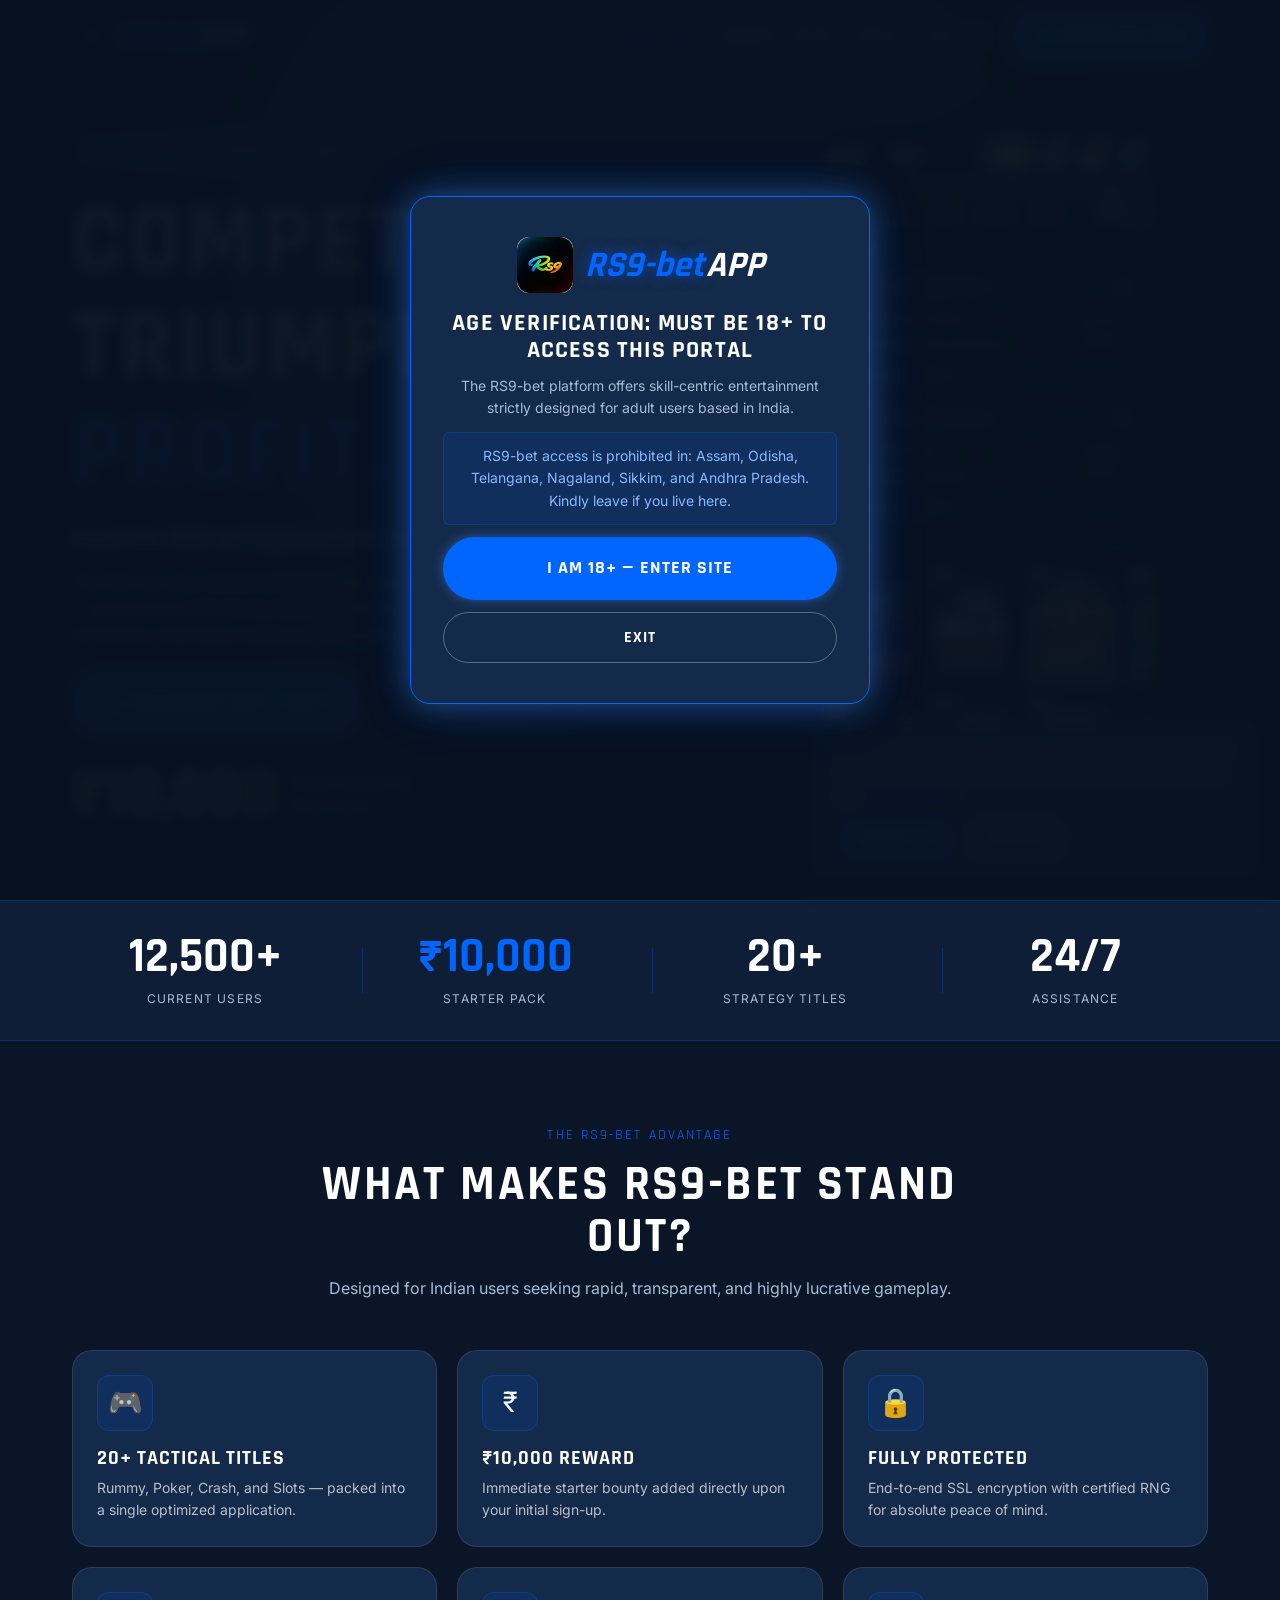
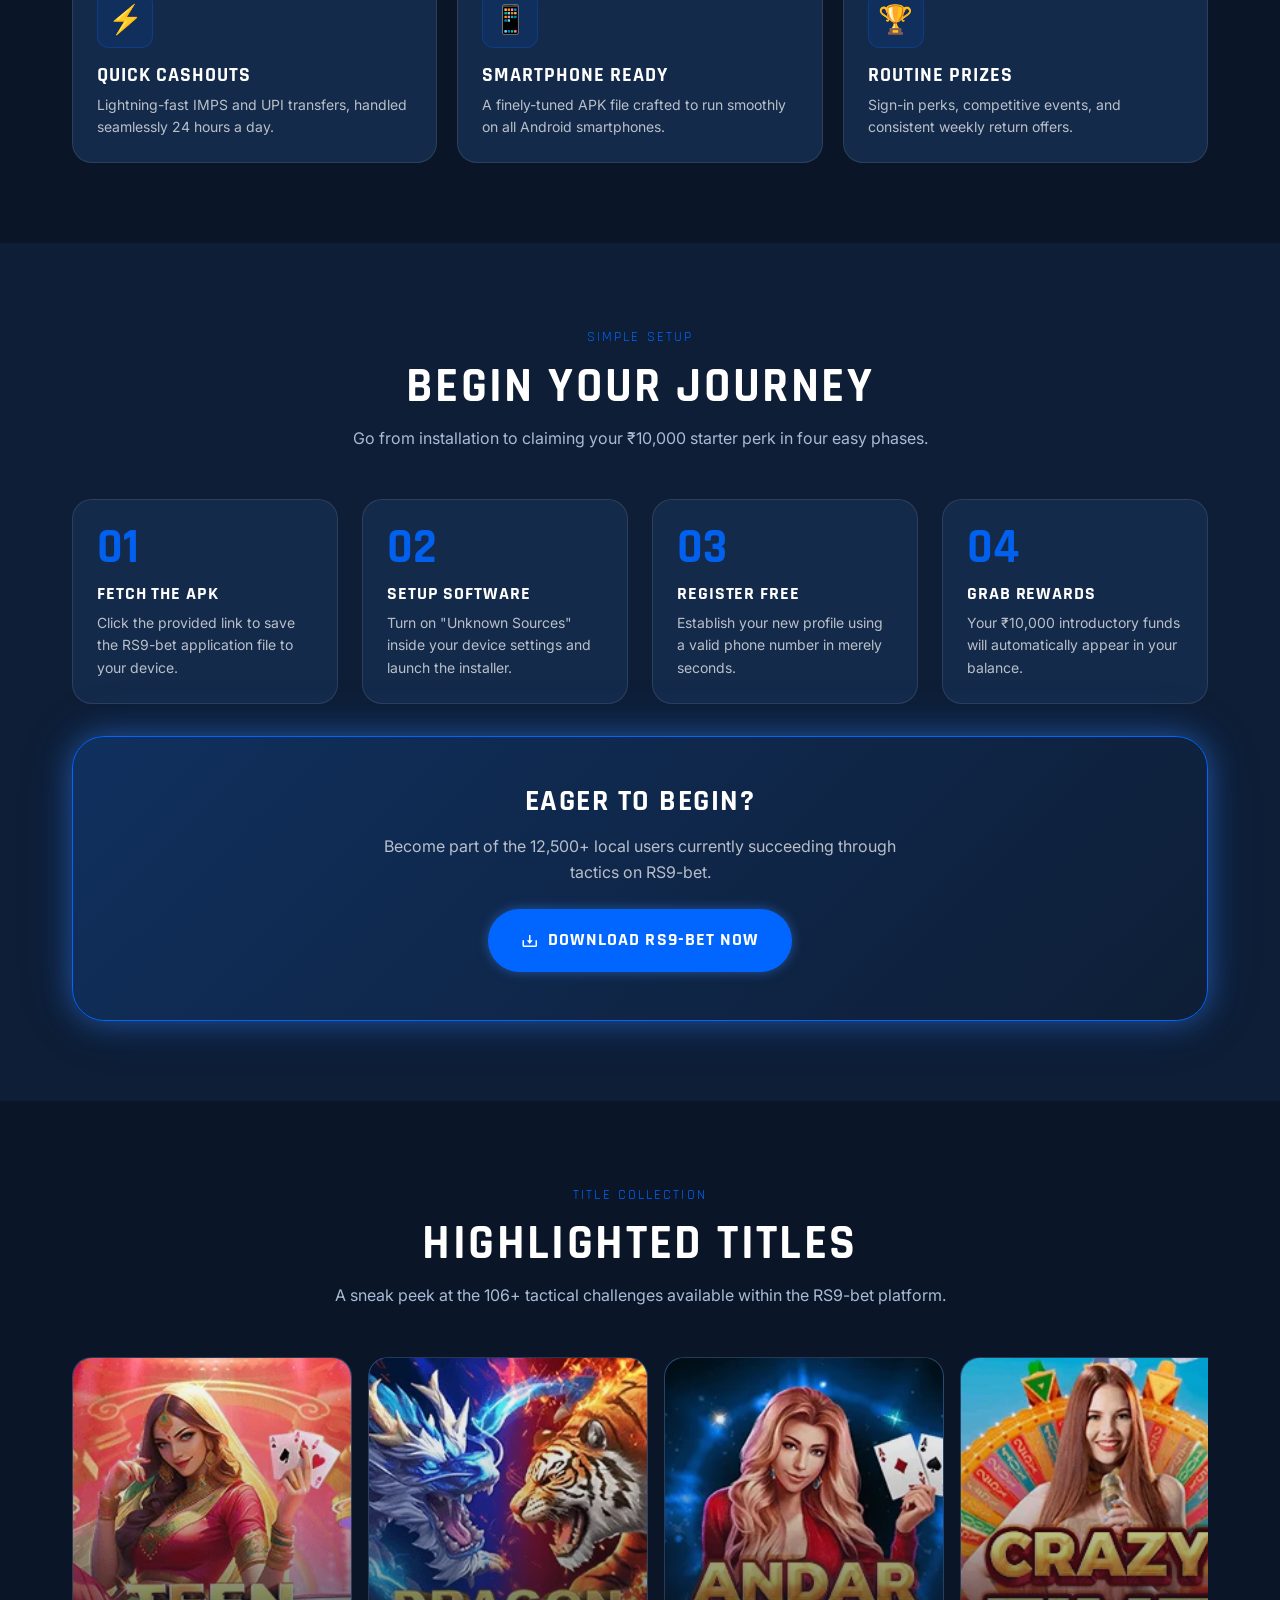
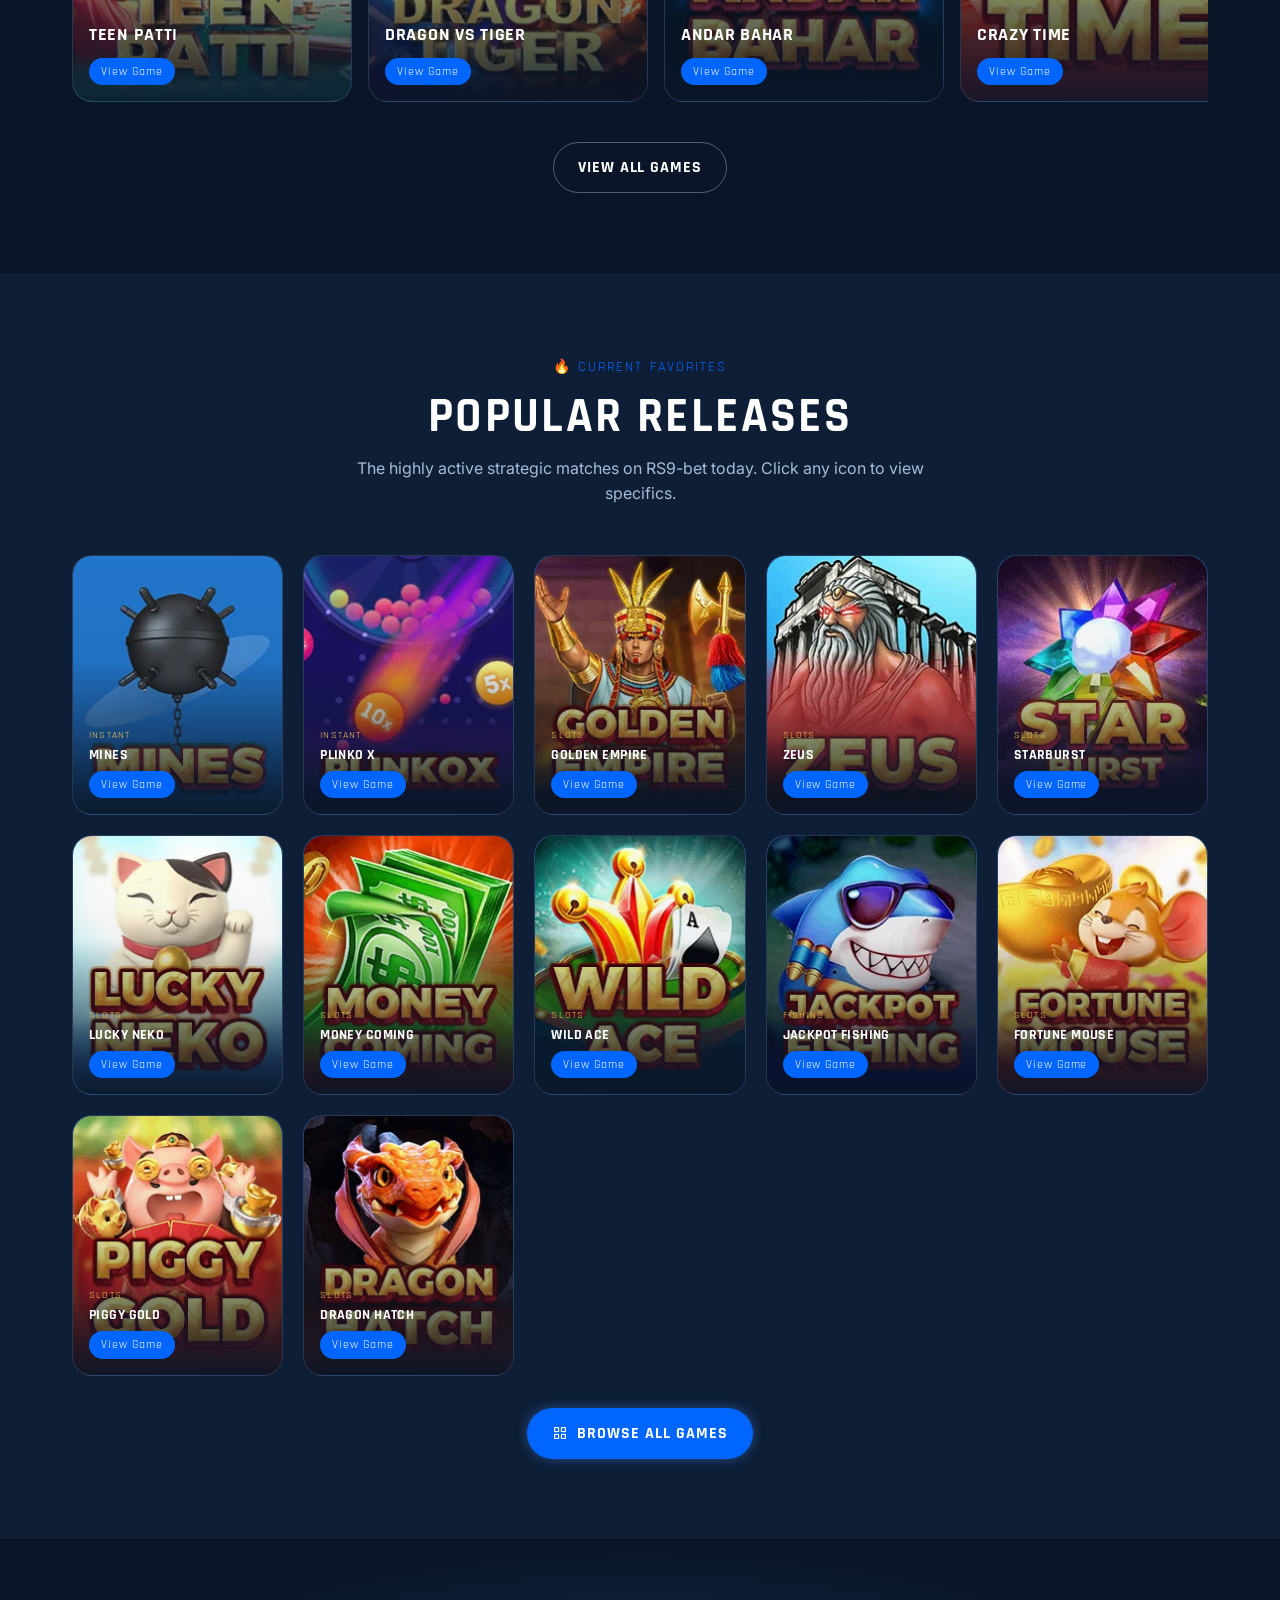
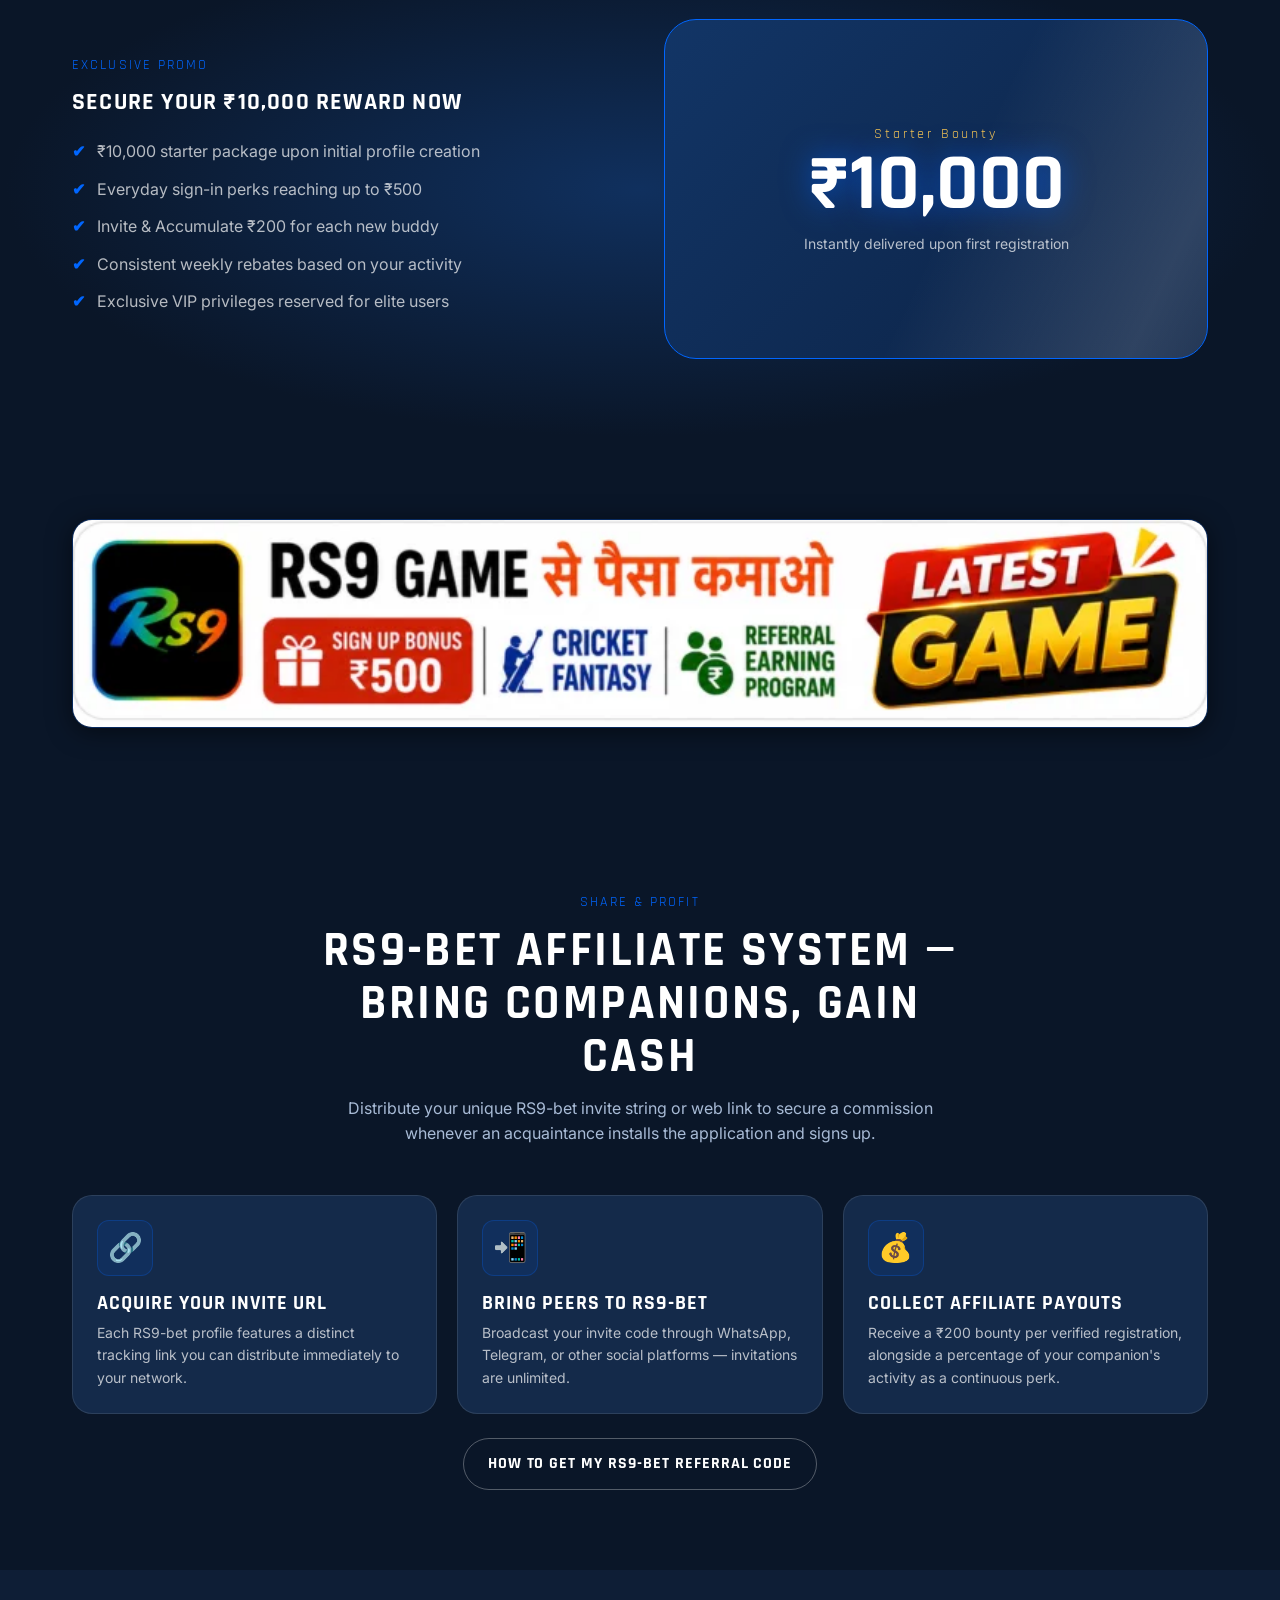
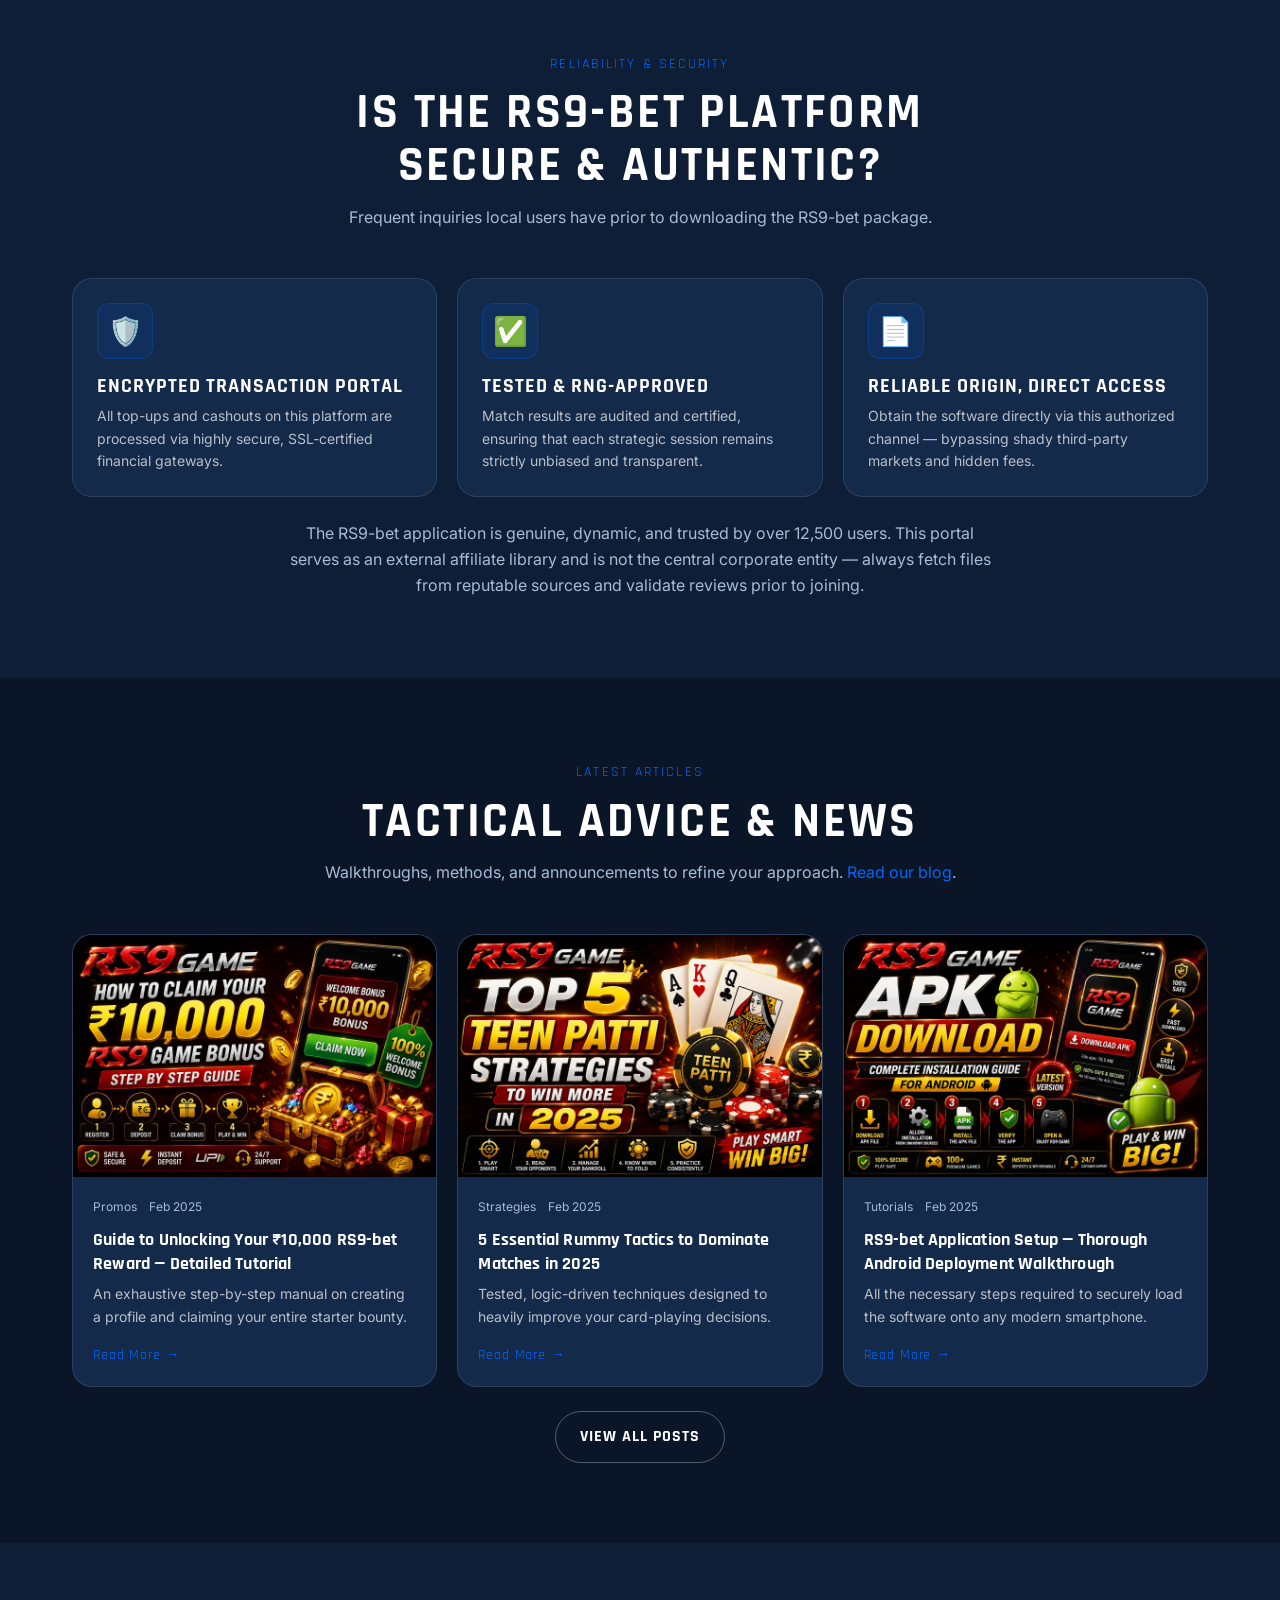
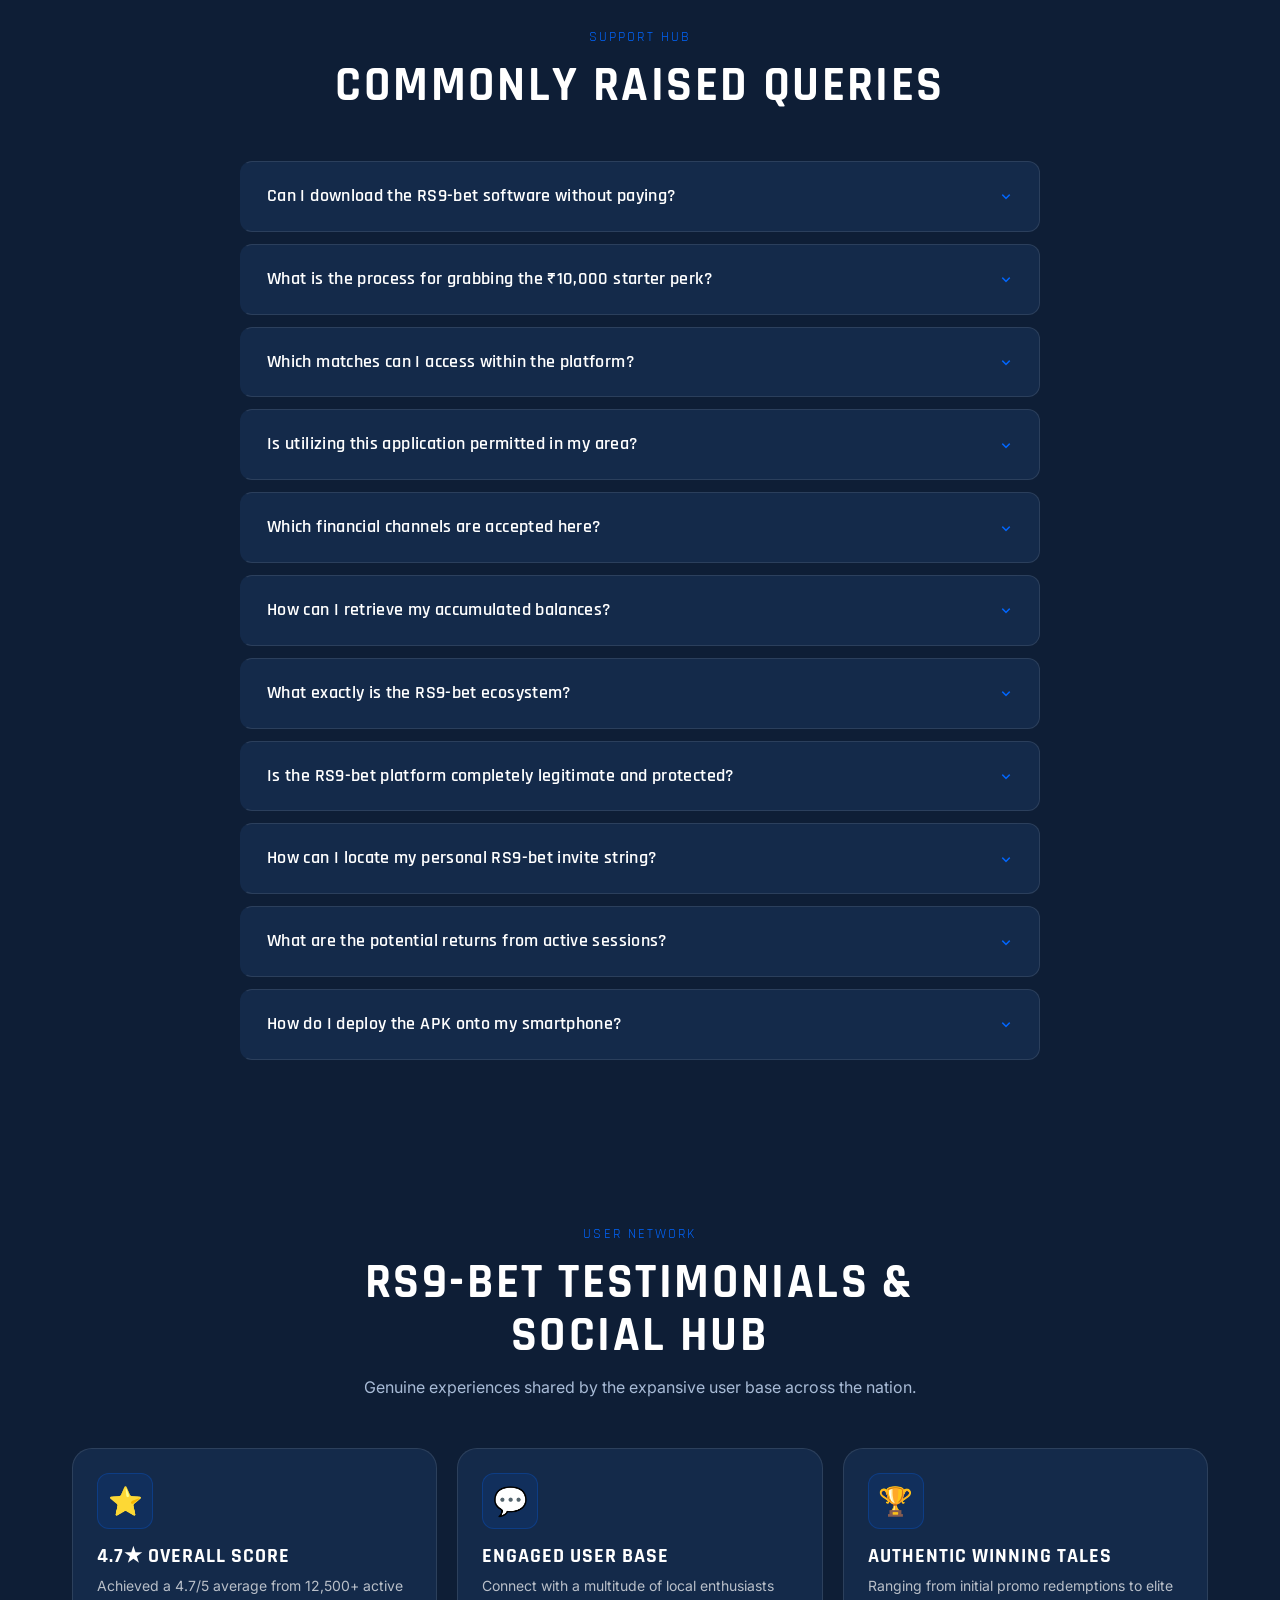
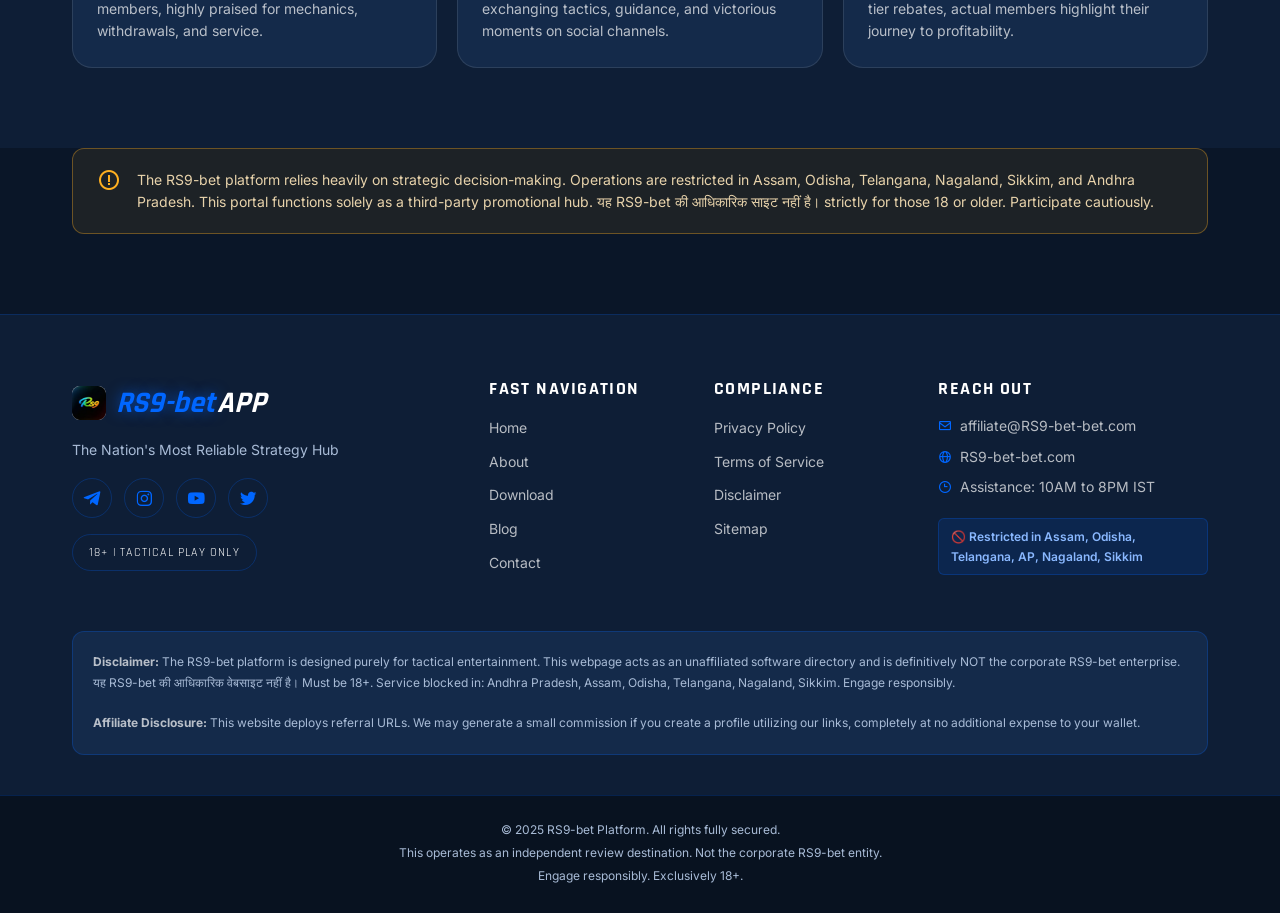
==== commit 133e0354: "Update print statement from 'Hello' to 'Goodbye'" ====
--- a/index.html
+++ b/index.html
@@ -5,13 +5,13 @@
 <head>
     <meta charset="UTF-8">
     <meta name="viewport" content="width=device-width, initial-scale=1.0">
-    <title>RS9-bet Game — RS9-bet APK Download &amp; Get ₹10,000 Welcome Bonus | RS9-bet-bet.com</title>
-    <meta name="description" content="Download the RS9-bet Game APK free and claim your ₹10,000 welcome bonus. India's top RS9-bet gaming platform with Teen Patti, Rummy, Slots, referral rewards &amp; more. Register free today!">
+    <title>RS9-bet App — Install RS9-bet APK &amp; Secure ₹10,000 Sign-Up Reward | RS9-bet-bet.com</title>
+    <meta name="description" content="Grab the RS9-bet App APK for free and unlock a ₹10,000 registration reward. India's top-tier tactical gaming hub featuring Rummy, Poker, Slots, referral cash &amp; more. Sign up at no cost today!">
     <link rel="canonical" href="https://RS9-bet-bet.com/">
     <meta name="robots" content="index, follow">
     <meta name="theme-color" content="#0A1628">
-    <meta property="og:title" content="RS9-bet Game — ₹10,000 Bonus | Download Now">
-    <meta property="og:description" content="Get ₹10,000 free bonus on RS9-bet Game. Download APK, play skill games, earn daily rewards. India's #1 gaming platform.">
+    <meta property="og:title" content="RS9-bet App — ₹10,000 Reward | Install Now">
+    <meta property="og:description" content="Snag a ₹10,000 free reward on the RS9-bet App. Install the APK, enjoy strategy games, and collect daily prizes. India's leading gaming destination.">
     <meta property="og:image" content="https://RS9-bet-bet.com/assets/images/og_banner.png">
     <meta property="og:url" content="https://RS9-bet-bet.com/">
     <meta property="og:type" content="website">
@@ -30,7 +30,7 @@
             "@context": "https://schema.org",
             "@graph": [{
                     "@type": "WebSite",
-                    "name": "RS9-bet Game",
+                    "name": "RS9-bet Platform",
                     "url": "https://RS9-bet-bet.com/",
                     "potentialAction": {
                         "@type": "SearchAction",
@@ -40,7 +40,7 @@
                 },
                 {
                     "@type": "MobileApplication",
-                    "name": "RS9-bet Game",
+                    "name": "RS9-bet Platform",
                     "operatingSystem": "Android",
                     "applicationCategory": "GameApplication",
                     "offers": {
@@ -48,7 +48,7 @@
                         "price": "0",
                         "priceCurrency": "INR"
                     },
-                    "description": "RS9-bet Game is a skill-based gaming platform offering Teen Patti, Rummy, and more with ₹10,000 welcome bonus.",
+                    "description": "RS9-bet Platform is a strategy-centric application delivering Rummy, Poker, and more alongside a ₹10,000 starter perk.",
                     "aggregateRating": {
                         "@type": "AggregateRating",
                         "ratingValue": "4.7",
@@ -59,42 +59,42 @@
                     "@type": "FAQPage",
                     "mainEntity": [{
                             "@type": "Question",
-                            "name": "Is RS9-bet Game free to download?",
+                            "name": "Can I download the RS9-bet software without paying?",
                             "acceptedAnswer": {
                                 "@type": "Answer",
-                                "text": "Yes, RS9-bet Game APK is free to download from RS9-bet-bet.com."
+                                "text": "Absolutely. The RS9-bet application file is 100% free to acquire from RS9-bet-bet.com."
                             }
                         },
                         {
                             "@type": "Question",
-                            "name": "What is the welcome bonus on RS9-bet Game?",
+                            "name": "What is the process for grabbing the ₹10,000 starter perk?",
                             "acceptedAnswer": {
                                 "@type": "Answer",
-                                "text": "New players receive a ₹10,000 welcome bonus on their first registration."
+                                "text": "Fresh users secure a ₹10,000 initial reward upon successfully completing their profile setup."
                             }
                         },
                         {
                             "@type": "Question",
-                            "name": "Which states are restricted from playing RS9-bet Game?",
+                            "name": "Which regions are restricted from accessing the RS9-bet platform?",
                             "acceptedAnswer": {
                                 "@type": "Answer",
-                                "text": "RS9-bet Game is not available in Andhra Pradesh, Assam, Odisha, Telangana, Nagaland, and Sikkim."
+                                "text": "RS9-bet operations are strictly prohibited in Andhra Pradesh, Assam, Odisha, Telangana, Nagaland, and Sikkim."
                             }
                         },
                         {
                             "@type": "Question",
-                            "name": "Is RS9-bet Game safe and legit?",
+                            "name": "Is the RS9-bet platform completely legitimate and protected?",
                             "acceptedAnswer": {
                                 "@type": "Answer",
-                                "text": "Yes, RS9-bet Game uses SSL-encrypted, RNG-certified gameplay and secure UPI/IMPS payments. Always download the RS9-bet APK from a trusted source."
+                                "text": "Definitely. The RS9-bet environment relies on SSL-encryption, audited RNG systems, and trusted UPI/IMPS gateways. Always obtain the APK from a verified portal."
                             }
                         },
                         {
                             "@type": "Question",
-                            "name": "How do I get my RS9-bet referral code?",
+                            "name": "How can I locate my personal RS9-bet invite string?",
                             "acceptedAnswer": {
                                 "@type": "Answer",
-                                "text": "Your unique RS9-bet referral code and referral link appear in your account's Refer & Earn section after registration."
+                                "text": "Your distinct tracking link and invite string are accessible within the Share & Profit menu immediately following your sign-up."
                             }
                         }
                     ]
@@ -110,10 +110,10 @@
     <!-- ===== AGE GATE ===== -->
     <div class="agegate" id="age-gate" hidden role="dialog" aria-modal="true" aria-labelledby="age-gate-title">
         <div class="agegate__card">
-            <span class="agegate__logo"><img src="assets/images/logo.jpeg" alt="RS9-bet Game logo" width="56" height="56"><span class="brand__rs">RS9-bet</span><span class="brand__game">GAME</span></span>
-            <h2 id="age-gate-title">You must be 18 or older to enter this site</h2>
-            <p class="text-muted">RS9-bet Game is a skill-based gaming platform intended for adults in India only.</p>
-            <p class="agegate__note">RS9-bet Game is restricted in: Andhra Pradesh, Assam, Odisha, Telangana, Nagaland, Sikkim. If you reside in these states, please exit.</p>
+            <span class="agegate__logo"><img src="assets/images/logo.jpeg" alt="RS9-bet Game logo" width="56" height="56"><span class="brand__rs">RS9-bet</span><span class="brand__game">APP</span></span>
+            <h2 id="age-gate-title">Age Verification: Must be 18+ to access this portal</h2>
+            <p class="text-muted">The RS9-bet platform offers skill-centric entertainment strictly designed for adult users based in India.</p>
+            <p class="agegate__note">RS9-bet access is prohibited in: Assam, Odisha, Telangana, Nagaland, Sikkim, and Andhra Pradesh. Kindly leave if you live here.</p>
             <div class="agegate__actions">
                 <button class="btn btn-primary btn-block btn-lg" data-age-enter>I am 18+ — Enter Site</button>
                 <button class="btn btn-ghost btn-block" data-age-exit>Exit</button>
@@ -124,7 +124,7 @@
     <!-- ===== NAV ===== -->
     <header class="nav">
         <div class="container nav__inner">
-            <a href="index.html" class="brand" aria-label="RS9-bet Game — home"><img src="assets/images/logo.jpeg" alt="RS9-bet Game logo" width="34" height="34"><span class="brand__rs">RS9-bet</span><span class="brand__game">GAME</span></a>
+            <a href="index.html" class="brand" aria-label="RS9-bet Game — home"><img src="assets/images/logo.jpeg" alt="RS9-bet Game logo" width="34" height="34"><span class="brand__rs">RS9-bet</span><span class="brand__game">APP</span></a>
             <nav class="nav__links" aria-label="Primary navigation">
                 <a class="nav__link" data-nav="index.html" href="index.html">Home</a>
                 <!-- <a class="nav__link nav__link--download" href="download.html#apk-download"><i class="bx bx-download"></i> Download</a> -->
@@ -154,10 +154,10 @@
         <section class="hero">
             <div class="container hero__grid">
                 <div class="hero__content">
-                    <span class="badge badge-dance hero__badge">🔵 India's #1 Skill Game Platform</span>
-                    <h1><span class="word" style="--d:0ms">Play.</span> <span class="word" style="--d:120ms">Win.</span> <span class="word text-accent" style="--d:240ms">Earn.</span></h1>
-                    <p class="hero__sub">Download RS9-bet Game &amp; Claim ₹10,000 Welcome Bonus</p>
-                    <p class="hero__lead">RS9-bet Game is India's premium skill-based gaming platform — a curated APK directory bringing you Teen Patti, Rummy, Poker and 20+ strategy games in one fast, secure Android app.</p>
+                    <span class="badge badge-dance hero__badge">🔵 The Premier Skill Gaming App in India</span>
+                    <h1><span class="word" style="--d:0ms">Compete.</span> <span class="word" style="--d:120ms">Triumph.</span> <span class="word text-accent" style="--d:240ms">Profit.</span></h1>
+                    <p class="hero__sub">Install the RS9-bet App &amp; Unlock Your ₹10,000 Starter Reward</p>
+                    <p class="hero__lead">The RS9-bet App stands as India's elite strategy-focused gaming hub — an exclusive APK library delivering Rummy, Poker, Slots, and over 20 tactical challenges inside a rapid, protected mobile application.</p>
                     <div class="flex-cta">
                         <!-- <a href="download.html" class="btn btn-primary btn-lg"><i class="bx bx-download"></i> Download APK — Free</a> -->
                           <a href="https://rs9-in.rs9uniors.com/en/affiliate-invited?c=WWWXXFWSKW&s=3" class="btn btn-primary btn-lg"><i class="bx bx-download"></i> Download APK — Free</a>
@@ -165,11 +165,11 @@
                     </div>
                     <div class="hero__bonus">
                         <span class="hero__bonus-amt">₹10,000</span>
-                        <span class="hero__bonus-label">Welcome Bonus for New Players</span>
+                        <span class="hero__bonus-label">Starter Reward for Fresh Users</span>
                     </div>
                 </div>
                 <div class="hero__media">
-                    <img class="hero__phone" src="assets/images/hero_img.png" alt="RS9-bet Game app on Android showing ₹500 free spin welcome screen" width="853" height="1844" loading="eager">
+                    <img class="hero__phone" src="assets/images/hero_img.png" alt="RS9-bet App on Android displaying the ₹500 introductory spin screen" width="853" height="1844" loading="eager">
                 </div>
             </div>
             <a href="#features" class="scroll-hint" aria-label="Scroll down"><i class="bx bx-chevrons-down"></i></a>
@@ -180,19 +180,19 @@
             <div class="container stats-bar__inner">
                 <div class="stat reveal">
                     <div class="stat__num"><span data-count="12500" data-suffix="+">0</span></div>
-                    <div class="stat__label">Active Players</div>
+                    <div class="stat__label">Current Users</div>
                 </div>
                 <div class="stat reveal" style="--delay:80ms">
                     <div class="stat__num"><span class="text-accent" data-count="10000" data-prefix="₹">0</span></div>
-                    <div class="stat__label">Welcome Bonus</div>
+                    <div class="stat__label">Starter Pack</div>
                 </div>
                 <div class="stat reveal" style="--delay:160ms">
                     <div class="stat__num"><span data-count="20" data-suffix="+">0</span></div>
-                    <div class="stat__label">Skill Games</div>
+                    <div class="stat__label">Strategy Titles</div>
                 </div>
                 <div class="stat reveal" style="--delay:240ms">
                     <div class="stat__num">24/7</div>
-                    <div class="stat__label">Support</div>
+                    <div class="stat__label">Assistance</div>
                 </div>
             </div>
         </section>
@@ -201,40 +201,40 @@
         <section class="section" id="features">
             <div class="container">
                 <div class="section-head reveal">
-                    <span class="eyebrow">Why RS9-bet</span>
-                    <h2>Why Choose RS9-bet Game?</h2>
-                    <p>Built for Indian players who want fast, fair and rewarding skill gaming.</p>
+                    <span class="eyebrow">The RS9-bet Advantage</span>
+                    <h2>What Makes RS9-bet Stand Out?</h2>
+                    <p>Designed for Indian users seeking rapid, transparent, and highly lucrative gameplay.</p>
                 </div>
                 <div class="grid grid-3">
                     <article class="card reveal">
                         <div class="card__icon">🎮</div>
-                        <h3>20+ Skill Games</h3>
-                        <p>Teen Patti, Rummy, Poker, Slots &amp; more — all in one lightweight app.</p>
+                        <h3>20+ Tactical Titles</h3>
+                        <p>Rummy, Poker, Crash, and Slots — packed into a single optimized application.</p>
                     </article>
                     <article class="card reveal" style="--delay:80ms">
                         <div class="card__icon">₹</div>
-                        <h3>₹10,000 Bonus</h3>
-                        <p>Instant welcome bonus credited on your first registration.</p>
+                        <h3>₹10,000 Reward</h3>
+                        <p>Immediate starter bounty added directly upon your initial sign-up.</p>
                     </article>
                     <article class="card reveal" style="--delay:160ms">
                         <div class="card__icon">🔒</div>
-                        <h3>100% Secure</h3>
-                        <p>SSL encrypted and RNG-certified gameplay you can trust.</p>
+                        <h3>Fully Protected</h3>
+                        <p>End-to-end SSL encryption with certified RNG for absolute peace of mind.</p>
                     </article>
                     <article class="card reveal">
                         <div class="card__icon">⚡</div>
-                        <h3>Fast Withdraw</h3>
-                        <p>Instant UPI / IMPS payouts, processed around the clock.</p>
+                        <h3>Quick Cashouts</h3>
+                        <p>Lightning-fast IMPS and UPI transfers, handled seamlessly 24 hours a day.</p>
                     </article>
                     <article class="card reveal" style="--delay:80ms">
                         <div class="card__icon">📱</div>
-                        <h3>Mobile First</h3>
-                        <p>An optimised APK tuned for every Android device.</p>
+                        <h3>Smartphone Ready</h3>
+                        <p>A finely-tuned APK file crafted to run smoothly on all Android smartphones.</p>
                     </article>
                     <article class="card reveal" style="--delay:160ms">
                         <div class="card__icon">🏆</div>
-                        <h3>Daily Rewards</h3>
-                        <p>Login bonuses, tournaments and weekly cashback.</p>
+                        <h3>Routine Prizes</h3>
+                        <p>Sign-in perks, competitive events, and consistent weekly return offers.</p>
                     </article>
                 </div>
             </div>
@@ -244,35 +244,35 @@
         <section class="section bg-alt" id="how-to-play">
             <div class="container">
                 <div class="section-head reveal">
-                    <span class="eyebrow">Get Started</span>
-                    <h2>How To Get Started</h2>
-                    <p>From download to your first ₹10,000 bonus in four simple steps.</p>
+                    <span class="eyebrow">Simple Setup</span>
+                    <h2>Begin Your Journey</h2>
+                    <p>Go from installation to claiming your ₹10,000 starter perk in four easy phases.</p>
                 </div>
                 <div class="steps">
                     <div class="step reveal">
                         <div class="step__num">01</div>
-                        <h3>Download APK</h3>
-                        <p>Tap the download button and get the RS9-bet APK file.</p>
+                        <h3>Fetch the APK</h3>
+                        <p>Click the provided link to save the RS9-bet application file to your device.</p>
                     </div>
                     <div class="step reveal" style="--delay:80ms">
                         <div class="step__num">02</div>
-                        <h3>Install App</h3>
-                        <p>Enable "Unknown Sources" in settings and install.</p>
+                        <h3>Setup Software</h3>
+                        <p>Turn on "Unknown Sources" inside your device settings and launch the installer.</p>
                     </div>
                     <div class="step reveal" style="--delay:160ms">
                         <div class="step__num">03</div>
                         <h3>Register Free</h3>
-                        <p>Create your account with a mobile number in 30 seconds.</p>
+                        <p>Establish your new profile using a valid phone number in merely seconds.</p>
                     </div>
                     <div class="step reveal" style="--delay:240ms">
                         <div class="step__num">04</div>
-                        <h3>Claim Bonus</h3>
-                        <p>Your ₹10,000 welcome bonus is auto-credited to your wallet.</p>
+                        <h3>Grab Rewards</h3>
+                        <p>Your ₹10,000 introductory funds will automatically appear in your balance.</p>
                     </div>
                 </div>
                 <div class="cta-card reveal mt-8">
-                    <h3>Ready to Play?</h3>
-                    <p>Join 12,500+ Indian players already winning with skill on RS9-bet Game.</p>
+                    <h3>Eager to Begin?</h3>
+                    <p>Become part of the 12,500+ local users currently succeeding through tactics on RS9-bet.</p>
                     <!-- <a href="download.html" class="btn btn-primary btn-lg btn-pulse"><i class="bx bx-download"></i> Download RS9-bet Now</a> -->
                     <a href="https://rs9-in.rs9uniors.com/en/affiliate-invited?c=WWWXXFWSKW&s=3" class="btn btn-primary btn-lg btn-pulse"><i class="bx bx-download"></i> Download RS9-bet Now</a>
                 </div>
@@ -283,9 +283,9 @@
         <section class="section">
             <div class="container">
                 <div class="section-head reveal">
-                    <span class="eyebrow">Game Library</span>
-                    <h2>Featured Games</h2>
-                    <p>A taste of the <span data-games-count>100</span>+ skill games waiting inside the RS9-bet app.</p>
+                    <span class="eyebrow">Title Collection</span>
+                    <h2>Highlighted Titles</h2>
+                    <p>A sneak peek at the <span data-games-count>100</span>+ tactical challenges available within the RS9-bet platform.</p>
                 </div>
                 <div class="games-row reveal" data-games="featured" data-variant="row"></div>
                 <div class="text-center mt-6"><a href="download.html" class="btn btn-ghost">View All Games</a></div>
@@ -296,9 +296,9 @@
         <section class="section bg-alt">
             <div class="container">
                 <div class="section-head reveal">
-                    <span class="eyebrow">🔥 Hot Right Now</span>
-                    <h2>Trending Games</h2>
-                    <p>The most-played skill games on RS9-bet this week. Tap a game to see its details.</p>
+                    <span class="eyebrow">🔥 Current Favorites</span>
+                    <h2>Popular Releases</h2>
+                    <p>The highly active strategic matches on RS9-bet today. Click any icon to view specifics.</p>
                 </div>
                 <div class="games-grid reveal" data-games="trending"></div>
                 <div class="text-center mt-8"><a href="download.html" class="btn btn-primary btn-pulse"><i class="bx bx-grid-alt"></i> Browse All Games</a></div>
@@ -309,14 +309,14 @@
         <section class="section bonus-showcase">
             <div class="container bonus-grid">
                 <div class="reveal">
-                    <span class="eyebrow">Limited Offer</span>
-                    <h2>Claim Your ₹10,000 Bonus Today</h2>
+                    <span class="eyebrow">Exclusive Promo</span>
+                    <h2>Secure Your ₹10,000 Reward Now</h2>
                     <ul class="check-list mt-6">
-                        <li>₹10,000 welcome bonus on first registration</li>
-                        <li>Daily login bonus up to ₹500</li>
-                        <li>Refer &amp; Earn ₹200 per friend</li>
-                        <li>Weekly cashback on your play</li>
-                        <li>VIP rewards for top players</li>
+                        <li>₹10,000 starter package upon initial profile creation</li>
+                        <li>Everyday sign-in perks reaching up to ₹500</li>
+                        <li>Invite &amp; Accumulate ₹200 for each new buddy</li>
+                        <li>Consistent weekly rebates based on your activity</li>
+                        <li>Exclusive VIP privileges reserved for elite users</li>
                     </ul>
                     <!-- <div class="flex-cta mt-6">
                         <a href="https://rs9-in.rs9uniors.com/en/affiliate-invited?c=WWWXXFWSKW&s=3" data-download-link class="btn btn-primary btn-lg btn-pulse">Register &amp; Claim Bonus</a>
@@ -325,9 +325,9 @@
                 <div class="reveal" style="--delay:120ms">
                     <div class="bonus-card">
                         <div class="bonus-card__inner">
-                            <div class="bonus-card__label">Welcome Bonus</div>
+                            <div class="bonus-card__label">Starter Bounty</div>
                             <div class="bonus-card__amt">₹10,000</div>
-                            <div class="bonus-card__sub">Auto-credited on first sign-up</div>
+                            <div class="bonus-card__sub">Instantly delivered upon first registration</div>
                         </div>
                     </div>
                 </div>
@@ -337,8 +337,8 @@
         <!-- ===== PROMO BANNER ===== -->
         <section class="section">
             <div class="container">
-                <a href="https://rs9-in.rs9uniors.com/en/affiliate-invited?c=WWWXXFWSKW&s=3" data-download-link class="promo-banner reveal" aria-label="RS9-bet Game — sign up bonus, cricket fantasy and referral earning program">
-          <img src="assets/images/ad.png" alt="RS9-bet Game — ₹500 sign up bonus, cricket fantasy and referral earning program" width="768" height="139" loading="lazy">
+                <a href="https://rs9-in.rs9uniors.com/en/affiliate-invited?c=WWWXXFWSKW&s=3" data-download-link class="promo-banner reveal" aria-label="RS9-bet App — sign up reward, fantasy sports and affiliate commission program">
+          <img src="assets/images/ad.png" alt="RS9-bet App — ₹500 sign up reward, fantasy sports and affiliate commission program" width="768" height="139" loading="lazy">
         </a>
             </div>
         </section>
@@ -347,25 +347,25 @@
         <section class="section">
             <div class="container">
                 <div class="section-head reveal">
-                    <span class="eyebrow">Refer &amp; Earn</span>
-                    <h2>RS9-bet Referral Program — Invite Friends, Earn More</h2>
-                    <p>Share your personal RS9-bet referral code or referral link and earn a referral bonus every time a friend downloads the RS9-bet app and registers.</p>
+                    <span class="eyebrow">Share &amp; Profit</span>
+                    <h2>RS9-bet Affiliate System — Bring Companions, Gain Cash</h2>
+                    <p>Distribute your unique RS9-bet invite string or web link to secure a commission whenever an acquaintance installs the application and signs up.</p>
                 </div>
                 <div class="grid grid-3">
                     <article class="card reveal">
                         <div class="card__icon">🔗</div>
-                        <h3>Get Your Referral Link</h3>
-                        <p>Every RS9-bet account comes with a unique referral code you can share instantly with friends and family.</p>
+                        <h3>Acquire Your Invite URL</h3>
+                        <p>Each RS9-bet profile features a distinct tracking link you can distribute immediately to your network.</p>
                     </article>
                     <article class="card reveal" style="--delay:80ms">
                         <div class="card__icon">📲</div>
-                        <h3>Invite Friends to RS9-bet</h3>
-                        <p>Send your RS9-bet referral code via WhatsApp, Telegram or social media — there's no limit on invites.</p>
+                        <h3>Bring Peers to RS9-bet</h3>
+                        <p>Broadcast your invite code through WhatsApp, Telegram, or other social platforms — invitations are unlimited.</p>
                     </article>
                     <article class="card reveal" style="--delay:160ms">
                         <div class="card__icon">💰</div>
-                        <h3>Earn Referral Rewards</h3>
-                        <p>Get ₹200 referral bonus per successful sign-up, plus a share of your friend's play as an ongoing referral incentive.</p>
+                        <h3>Collect Affiliate Payouts</h3>
+                        <p>Receive a ₹200 bounty per verified registration, alongside a percentage of your companion's activity as a continuous perk.</p>
                     </article>
                 </div>
                 <div class="text-center mt-6"><a href="download.html" class="btn btn-ghost">How to Get My RS9-bet Referral Code</a></div>
@@ -376,28 +376,28 @@
         <section class="section bg-alt">
             <div class="container">
                 <div class="section-head reveal">
-                    <span class="eyebrow">Trust &amp; Safety</span>
-                    <h2>Is RS9-bet Game Safe &amp; Legit?</h2>
-                    <p>Common questions Indian players ask before they download the RS9-bet APK.</p>
+                    <span class="eyebrow">Reliability &amp; Security</span>
+                    <h2>Is the RS9-bet Platform Secure &amp; Authentic?</h2>
+                    <p>Frequent inquiries local users have prior to downloading the RS9-bet package.</p>
                 </div>
                 <div class="grid grid-3">
                     <article class="card reveal">
                         <div class="card__icon">🛡️</div>
-                        <h3>Secure Payment Gateway</h3>
-                        <p>Every deposit and withdrawal on RS9-bet runs through an SSL-secured, encrypted payment channel.</p>
+                        <h3>Encrypted Transaction Portal</h3>
+                        <p>All top-ups and cashouts on this platform are processed via highly secure, SSL-certified financial gateways.</p>
                     </article>
                     <article class="card reveal" style="--delay:80ms">
                         <div class="card__icon">✅</div>
-                        <h3>RNG-Certified &amp; Verified</h3>
-                        <p>Game outcomes are RNG-certified, so every skill game session is fair and verifiable.</p>
+                        <h3>Tested &amp; RNG-Approved</h3>
+                        <p>Match results are audited and certified, ensuring that each strategic session remains strictly unbiased and transparent.</p>
                     </article>
                     <article class="card reveal" style="--delay:160ms">
                         <div class="card__icon">📄</div>
-                        <h3>Trusted Source, Direct Download</h3>
-                        <p>Download the RS9-bet APK straight from this trusted source — no third-party app stores, no hidden charges.</p>
-                    </article>
-                </div>
-                <p class="text-center text-muted mt-6" style="max-width:720px;margin-left:auto;margin-right:auto">RS9-bet Game is real, active and used by 12,500+ Indian players. This site is an independent affiliate and APK directory, not the official RS9-bet company — always download from a trusted source and verify RS9-bet Game reviews before you register.</p>
+                        <h3>Reliable Origin, Direct Access</h3>
+                        <p>Obtain the software directly via this authorized channel — bypassing shady third-party markets and hidden fees.</p>
+                    </article>
+                </div>
+                <p class="text-center text-muted mt-6" style="max-width:720px;margin-left:auto;margin-right:auto">The RS9-bet application is genuine, dynamic, and trusted by over 12,500 users. This portal serves as an external affiliate library and is not the central corporate entity — always fetch files from reputable sources and validate reviews prior to joining.</p>
             </div>
         </section>
 
@@ -405,35 +405,35 @@
         <section class="section">
             <div class="container">
                 <div class="section-head reveal">
-                    <span class="eyebrow">From the Blog</span>
-                    <h2>Gaming Tips &amp; Updates</h2>
-                    <p>Guides, strategy and news to help you play smarter. <a href="blogs.html" class="text-accent">Read our blog</a>.</p>
+                    <span class="eyebrow">Latest Articles</span>
+                    <h2>Tactical Advice &amp; News</h2>
+                    <p>Walkthroughs, methods, and announcements to refine your approach. <a href="blogs.html" class="text-accent">Read our blog</a>.</p>
                 </div>
                 <div class="grid grid-3">
                     <article class="blog-card reveal">
-                        <img class="blog-card__img" src="assets/images/blogs/blog1.png" alt="RS9-bet Game bonus claim guide" width="1536" height="1024" loading="lazy">
+                        <img class="blog-card__img" src="assets/images/blogs/blog1.png" alt="RS9-bet App reward collection guide" width="1536" height="1024" loading="lazy">
                         <div class="blog-card__body">
-                            <div class="blog-card__meta"><span class="cat-pill">Bonuses</span><span>Jan 2025</span></div>
-                            <h3>How to Claim Your ₹10,000 RS9-bet Game Bonus — Step by Step</h3>
-                            <p>A complete walkthrough of registering and unlocking your full welcome bonus.</p>
+                            <div class="blog-card__meta"><span class="cat-pill">Promos</span><span>Feb 2025</span></div>
+                            <h3>Guide to Unlocking Your ₹10,000 RS9-bet Reward — Detailed Tutorial</h3>
+                            <p>An exhaustive step-by-step manual on creating a profile and claiming your entire starter bounty.</p>
                             <a class="blog-card__link" href="blog-post.html">Read More →</a>
                         </div>
                     </article>
                     <article class="blog-card reveal" style="--delay:80ms">
-                        <img class="blog-card__img" src="assets/images/blogs/blog2.png" alt="Teen Patti winning strategy" width="1536" height="1024" loading="lazy">
+                        <img class="blog-card__img" src="assets/images/blogs/blog2.png" alt="Rummy tactical blueprint" width="1536" height="1024" loading="lazy">
                         <div class="blog-card__body">
-                            <div class="blog-card__meta"><span class="cat-pill">Tips</span><span>Jan 2025</span></div>
-                            <h3>Top 5 Teen Patti Strategies to Win More in 2025</h3>
-                            <p>Proven skill-based tactics to sharpen your Teen Patti decisions.</p>
+                            <div class="blog-card__meta"><span class="cat-pill">Strategies</span><span>Feb 2025</span></div>
+                            <h3>5 Essential Rummy Tactics to Dominate Matches in 2025</h3>
+                            <p>Tested, logic-driven techniques designed to heavily improve your card-playing decisions.</p>
                             <a class="blog-card__link" href="blog-post.html">Read More →</a>
                         </div>
                     </article>
                     <article class="blog-card reveal" style="--delay:160ms">
-                        <img class="blog-card__img" src="assets/images/blogs/blog3.png" alt="RS9-bet Game APK installation guide" width="1536" height="1024" loading="lazy">
+                        <img class="blog-card__img" src="assets/images/blogs/blog3.png" alt="RS9-bet App deployment walkthrough" width="1536" height="1024" loading="lazy">
                         <div class="blog-card__body">
-                            <div class="blog-card__meta"><span class="cat-pill">How To Play</span><span>Jan 2025</span></div>
-                            <h3>RS9-bet Game APK Download — Complete Android Install Guide</h3>
-                            <p>Everything you need to safely install the RS9-bet APK on any Android phone.</p>
+                            <div class="blog-card__meta"><span class="cat-pill">Tutorials</span><span>Feb 2025</span></div>
+                            <h3>RS9-bet Application Setup — Thorough Android Deployment Walkthrough</h3>
+                            <p>All the necessary steps required to securely load the software onto any modern smartphone.</p>
                             <a class="blog-card__link" href="blog-post.html">Read More →</a>
                         </div>
                     </article>
@@ -446,65 +446,63 @@
         <section class="section bg-alt">
             <div class="container">
                 <div class="section-head reveal">
-                    <span class="eyebrow">Help Center</span>
-                    <h2>Frequently Asked Questions</h2>
+                    <span class="eyebrow">Support Hub</span>
+                    <h2>Commonly Raised Queries</h2>
                 </div>
                 <div class="accordion" data-single>
-                    <div class="acc-item"><button class="acc-trigger" aria-expanded="false">Is RS9-bet Game free to download?<i class="bx bx-chevron-down"></i></button>
-                        <div class="acc-panel">
-                            <div class="acc-panel-inner">Yes. The RS9-bet Game APK is completely free to download from RS9-bet-bet.com. There is no charge to install the app or create your account, and new players receive a ₹10,000 welcome bonus on registration.</div>
-                        </div>
-                    </div>
-                    <div class="acc-item"><button class="acc-trigger" aria-expanded="false">How do I claim the ₹10,000 welcome bonus?<i class="bx bx-chevron-down"></i></button>
-                        <div class="acc-panel">
-                            <div class="acc-panel-inner">Download and install the RS9-bet APK, register with your mobile number, and the ₹10,000 welcome bonus is automatically credited to your in-app wallet. Bonus rewards are subject to standard play-through terms outlined in our Terms
-                                of Service.</div>
-                        </div>
-                    </div>
-                    <div class="acc-item"><button class="acc-trigger" aria-expanded="false">Which games are available on RS9-bet?<i class="bx bx-chevron-down"></i></button>
-                        <div class="acc-panel">
-                            <div class="acc-panel-inner">RS9-bet features 20+ skill games including Teen Patti, Rummy, Poker, Andar Bahar, Dragon vs Tiger, Crash, slots and more. Browse the full library on our <a href="download.html" class="text-accent">Games page</a>.</div>
-                        </div>
-                    </div>
-                    <div class="acc-item"><button class="acc-trigger" aria-expanded="false">Is RS9-bet Game legal in India?<i class="bx bx-chevron-down"></i></button>
-                        <div class="acc-panel">
-                            <div class="acc-panel-inner">RS9-bet Game offers skill-based games, which are treated differently from games of chance under Indian law in most states. However, RS9-bet is not available in Andhra Pradesh, Assam, Odisha, Telangana, Nagaland and Sikkim. Players
-                                must be 18+ and are responsible for complying with local regulations.</div>
-                        </div>
-                    </div>
-                    <div class="acc-item"><button class="acc-trigger" aria-expanded="false">Which payment methods are supported?<i class="bx bx-chevron-down"></i></button>
-                        <div class="acc-panel">
-                            <div class="acc-panel-inner">RS9-bet supports popular Indian payment methods including UPI, IMPS and major bank transfers for both deposits and withdrawals, with fast processing.</div>
-                        </div>
-                    </div>
-                    <div class="acc-item"><button class="acc-trigger" aria-expanded="false">How do I withdraw my winnings?<i class="bx bx-chevron-down"></i></button>
-                        <div class="acc-panel">
-                            <div class="acc-panel-inner">Open the wallet section in the app, choose withdraw, enter your UPI ID or bank details and confirm. Verified withdrawals are typically processed instantly via UPI/IMPS, 24/7.</div>
-                        </div>
-                    </div>
-                    <div class="acc-item"><button class="acc-trigger" aria-expanded="false">What is RS9-bet Game?<i class="bx bx-chevron-down"></i></button>
-                        <div class="acc-panel">
-                            <div class="acc-panel-inner">RS9-bet Game is a skill-based mobile gaming platform for Android that brings together Teen Patti, Rummy, Poker, slots and 20+ other skill games in a single lightweight APK, with a ₹10,000 welcome bonus for new players.</div>
-                        </div>
-                    </div>
-                    <div class="acc-item"><button class="acc-trigger" aria-expanded="false">Is RS9-bet Game safe and legit?<i class="bx bx-chevron-down"></i></button>
-                        <div class="acc-panel">
-                            <div class="acc-panel-inner">Yes. RS9-bet Game uses SSL-encrypted, RNG-certified gameplay and secure UPI/IMPS payment processing. Always download the RS9-bet APK from a trusted source like this site to avoid fake or modified copies.</div>
-                        </div>
-                    </div>
-                    <div class="acc-item"><button class="acc-trigger" aria-expanded="false">How do I get my RS9-bet referral code?<i class="bx bx-chevron-down"></i></button>
-                        <div class="acc-panel">
-                            <div class="acc-panel-inner">After you register on RS9-bet, your unique referral code and referral link appear in your account's "Refer &amp; Earn" section. Share it with friends to earn ₹200 per successful referral.</div>
-                        </div>
-                    </div>
-                    <div class="acc-item"><button class="acc-trigger" aria-expanded="false">How much can you earn from RS9-bet Game?<i class="bx bx-chevron-down"></i></button>
-                        <div class="acc-panel">
-                            <div class="acc-panel-inner">Earnings depend on your skill, play frequency and bonuses claimed — including the ₹10,000 welcome bonus, daily login rewards, weekly cashback and referral earnings. RS9-bet is a skill game, so results are not guaranteed.</div>
-                        </div>
-                    </div>
-                    <div class="acc-item"><button class="acc-trigger" aria-expanded="false">How do I install the RS9-bet APK on Android?<i class="bx bx-chevron-down"></i></button>
-                        <div class="acc-panel">
-                            <div class="acc-panel-inner">Download the RS9-bet APK from our <a href="download.html" class="text-accent">Download page</a>, enable "Unknown Sources" in your Android settings, then open the file to install. See our full <a href="blogs.html" class="text-accent">installation guide</a>                                for step-by-step screenshots.</div>
+                    <div class="acc-item"><button class="acc-trigger" aria-expanded="false">Can I download the RS9-bet software without paying?<i class="bx bx-chevron-down"></i></button>
+                        <div class="acc-panel">
+                            <div class="acc-panel-inner">Absolutely. The RS9-bet application file is 100% free to acquire from RS9-bet-bet.com. There are zero hidden fees for installation, and fresh users gain a ₹10,000 initial reward upon signing up.</div>
+                        </div>
+                    </div>
+                    <div class="acc-item"><button class="acc-trigger" aria-expanded="false">What is the process for grabbing the ₹10,000 starter perk?<i class="bx bx-chevron-down"></i></button>
+                        <div class="acc-panel">
+                            <div class="acc-panel-inner">Simply fetch and run the software, set up an account using your phone number, and the ₹10,000 initial reward will immediately reflect in your balance. These promotional funds follow the standard wagering requirements detailed in the policy section.</div>
+                        </div>
+                    </div>
+                    <div class="acc-item"><button class="acc-trigger" aria-expanded="false">Which matches can I access within the platform?<i class="bx bx-chevron-down"></i></button>
+                        <div class="acc-panel">
+                            <div class="acc-panel-inner">The roster boasts 20+ tactical titles including Rummy, Poker, Crash, Dragon vs Tiger, slots, and several more. Discover the complete catalog by visiting our <a href="download.html" class="text-accent">Games page</a>.</div>
+                        </div>
+                    </div>
+                    <div class="acc-item"><button class="acc-trigger" aria-expanded="false">Is utilizing this application permitted in my area?<i class="bx bx-chevron-down"></i></button>
+                        <div class="acc-panel">
+                            <div class="acc-panel-inner">This environment focuses on strategy-driven activities, distinct from chance-based apps under most local laws. Nevertheless, operations are barred in Andhra Pradesh, Assam, Odisha, Telangana, Nagaland, and Sikkim. Members must be 18+ and adhere to regional codes.</div>
+                        </div>
+                    </div>
+                    <div class="acc-item"><button class="acc-trigger" aria-expanded="false">Which financial channels are accepted here?<i class="bx bx-chevron-down"></i></button>
+                        <div class="acc-panel">
+                            <div class="acc-panel-inner">We accommodate standard domestic transaction options such as UPI, IMPS, and direct banking transfers to ensure rapid processing for both adding and retrieving funds.</div>
+                        </div>
+                    </div>
+                    <div class="acc-item"><button class="acc-trigger" aria-expanded="false">How can I retrieve my accumulated balances?<i class="bx bx-chevron-down"></i></button>
+                        <div class="acc-panel">
+                            <div class="acc-panel-inner">Navigate to the internal cashier, select the cashout option, provide your UPI or banking credentials, and submit. Authorized transactions typically clear instantly via IMPS/UPI mechanisms, 24/7.</div>
+                        </div>
+                    </div>
+                    <div class="acc-item"><button class="acc-trigger" aria-expanded="false">What exactly is the RS9-bet ecosystem?<i class="bx bx-chevron-down"></i></button>
+                        <div class="acc-panel">
+                            <div class="acc-panel-inner">It is an advanced mobile hub designed for Android users, consolidating Rummy, Poker, Crash, and over 20 additional tactical modules into one sleek APK, complete with a massive ₹10,000 introductory bounty.</div>
+                        </div>
+                    </div>
+                    <div class="acc-item"><button class="acc-trigger" aria-expanded="false">Is the RS9-bet platform completely legitimate and protected?<i class="bx bx-chevron-down"></i></button>
+                        <div class="acc-panel">
+                            <div class="acc-panel-inner">Definitely. The RS9-bet environment relies on SSL-encryption, audited RNG systems, and trusted UPI/IMPS gateways. Always obtain the APK from a verified portal like ours to bypass counterfeit versions.</div>
+                        </div>
+                    </div>
+                    <div class="acc-item"><button class="acc-trigger" aria-expanded="false">How can I locate my personal RS9-bet invite string?<i class="bx bx-chevron-down"></i></button>
+                        <div class="acc-panel">
+                            <div class="acc-panel-inner">Following your successful registration, your distinct tracking link and invite string become accessible within the "Share &amp; Profit" menu. Distribute this string to claim ₹200 for every valid sign-up.</div>
+                        </div>
+                    </div>
+                    <div class="acc-item"><button class="acc-trigger" aria-expanded="false">What are the potential returns from active sessions?<i class="bx bx-chevron-down"></i></button>
+                        <div class="acc-panel">
+                            <div class="acc-panel-inner">Returns rely entirely on individual tactical proficiency, frequency of activity, and utilized promos — such as the initial ₹10,000 reward, check-in perks, and referral cuts. As this is a strategy platform, specific results are never guaranteed.</div>
+                        </div>
+                    </div>
+                    <div class="acc-item"><button class="acc-trigger" aria-expanded="false">How do I deploy the APK onto my smartphone?<i class="bx bx-chevron-down"></i></button>
+                        <div class="acc-panel">
+                            <div class="acc-panel-inner">Secure the file from our <a href="download.html" class="text-accent">Download page</a>, toggle "Unknown Sources" inside your device's security menu, and tap the downloaded package to initiate. Review our detailed <a href="blogs.html" class="text-accent">installation guide</a> for visual instructions.</div>
                         </div>
                     </div>
                 </div>
@@ -515,25 +513,25 @@
         <section class="section bg-alt">
             <div class="container">
                 <div class="section-head reveal">
-                    <span class="eyebrow">Player Community</span>
-                    <h2>RS9-bet Game Reviews &amp; Community</h2>
-                    <p>Real feedback from the RS9-bet player community across India.</p>
+                    <span class="eyebrow">User Network</span>
+                    <h2>RS9-bet Testimonials &amp; Social Hub</h2>
+                    <p>Genuine experiences shared by the expansive user base across the nation.</p>
                 </div>
                 <div class="grid grid-3">
                     <article class="card reveal">
                         <div class="card__icon">⭐</div>
-                        <h3>4.7★ Player Rating</h3>
-                        <p>Rated 4.7 out of 5 by 12,500+ RS9-bet Game players based on gameplay, payouts and support.</p>
+                        <h3>4.7★ Overall Score</h3>
+                        <p>Achieved a 4.7/5 average from 12,500+ active members, highly praised for mechanics, withdrawals, and service.</p>
                     </article>
                     <article class="card reveal" style="--delay:80ms">
                         <div class="card__icon">💬</div>
-                        <h3>Active Player Community</h3>
-                        <p>Join thousands of Indian players sharing RS9-bet Game tips, strategies and success stories on Telegram.</p>
+                        <h3>Engaged User Base</h3>
+                        <p>Connect with a multitude of local enthusiasts exchanging tactics, guidance, and victorious moments on social channels.</p>
                     </article>
                     <article class="card reveal" style="--delay:160ms">
                         <div class="card__icon">🏆</div>
-                        <h3>Verified Success Stories</h3>
-                        <p>From welcome bonus claims to VIP-level cashback, real players share how they earn and win with RS9-bet.</p>
+                        <h3>Authentic Winning Tales</h3>
+                        <p>Ranging from initial promo redemptions to elite tier rebates, actual members highlight their journey to profitability.</p>
                     </article>
                 </div>
             </div>
@@ -544,8 +542,7 @@
             <div class="container">
                 <div class="disclaimer-strip reveal">
                     <i class="bx bx-error-circle"></i>
-                    <p>RS9-bet Game involves skill-based gaming. It is not available in Andhra Pradesh, Assam, Odisha, Telangana, Nagaland, and Sikkim. This website is an independent affiliate review and APK directory site. यह RS9-bet की Official Website नहीं है।
-                        18+ only. Please play responsibly.</p>
+                    <p>The RS9-bet platform relies heavily on strategic decision-making. Operations are restricted in Assam, Odisha, Telangana, Nagaland, Sikkim, and Andhra Pradesh. This portal functions solely as a third-party promotional hub. यह RS9-bet की आधिकारिक साइट नहीं है। strictly for those 18 or older. Participate cautiously.</p>
                 </div>
             </div>
         </section>
@@ -556,18 +553,18 @@
         <div class="container">
             <div class="footer__grid">
                 <div class="footer__col">
-                    <span class="footer__brand-logo"><img src="assets/images/logo.jpeg" alt="RS9-bet Game logo" width="34" height="34"><span class="brand__rs">RS9-bet</span><span class="brand__game">GAME</span></span>
-                    <p class="footer__tagline">India's Most Trusted Gaming Platform</p>
+                    <span class="footer__brand-logo"><img src="assets/images/logo.jpeg" alt="RS9-bet Game logo" width="34" height="34"><span class="brand__rs">RS9-bet</span><span class="brand__game">APP</span></span>
+                    <p class="footer__tagline">The Nation's Most Reliable Strategy Hub</p>
                     <div class="footer__social">
                         <a href="https://t.me/bbxxyyz" aria-label="Telegram — contact and collabs" target="_blank" rel="noopener"><i class="bx bxl-telegram"></i></a>
                         <a href="https://urlr.io/RS9-bet" aria-label="Instagram"><i class="bx bxl-instagram"></i></a>
                         <a href="https://urlr.io/RS9-bet" aria-label="YouTube"><i class="bx bxl-youtube"></i></a>
                         <a href="https://urlr.io/RS9-bet" aria-label="Twitter / X"><i class="bx bxl-twitter"></i></a>
                     </div>
-                    <span class="badge badge-outline">18+ | Skill Game Only</span>
+                    <span class="badge badge-outline">18+ | Tactical Play Only</span>
                 </div>
                 <div class="footer__col">
-                    <h4>Quick Links</h4>
+                    <h4>Fast Navigation</h4>
                     <ul>
                         <li><a href="index.html">Home</a></li>
                         <li><a href="about.html">About</a></li>
@@ -577,7 +574,7 @@
                     </ul>
                 </div>
                 <div class="footer__col">
-                    <h4>Legal</h4>
+                    <h4>Compliance</h4>
                     <ul>
                         <li><a href="privacy-policy.html">Privacy Policy</a></li>
                         <li><a href="terms.html">Terms of Service</a></li>
@@ -586,34 +583,33 @@
                     </ul>
                 </div>
                 <div class="footer__col">
-                    <h4>Contact</h4>
+                    <h4>Reach Out</h4>
                     <ul class="footer__contact">
                         <li><i class="bx bx-envelope"></i> affiliate@RS9-bet-bet.com</li>
                         <li><i class="bx bx-globe"></i> RS9-bet-bet.com</li>
-                        <li><i class="bx bx-time"></i> Support: 10AM – 8PM IST</li>
+                        <li><i class="bx bx-time"></i> Assistance: 10AM to 8PM IST</li>
                     </ul>
-                    <span class="restricted-badge">🚫 Not available in AP, Assam, Odisha, TG, Nagaland, Sikkim</span>
+                    <span class="restricted-badge">🚫 Restricted in Assam, Odisha, Telangana, AP, Nagaland, Sikkim</span>
                 </div>
             </div>
             <div class="footer__disclaimer">
-                <strong>Disclaimer:</strong> RS9-bet Game is a skill-based gaming platform. This website is an independent affiliate/APK review site and is NOT the official RS9-bet app or company. यह RS9-bet की Official Website नहीं है। 18+ only. Not available in:
-                Andhra Pradesh, Assam, Odisha, Telangana, Nagaland, Sikkim. Play responsibly.
+                <strong>Disclaimer:</strong> The RS9-bet platform is designed purely for tactical entertainment. This webpage acts as an unaffiliated software directory and is definitively NOT the corporate RS9-bet enterprise. यह RS9-bet की आधिकारिक वेबसाइट नहीं है। Must be 18+. Service blocked in: Andhra Pradesh, Assam, Odisha, Telangana, Nagaland, Sikkim. Engage responsibly.
                 <br><br>
-                <strong>Affiliate Disclosure:</strong> This site contains affiliate links. We may earn a commission when you register via our links at no extra cost to you.
+                <strong>Affiliate Disclosure:</strong> This website deploys referral URLs. We may generate a small commission if you create a profile utilizing our links, completely at no additional expense to your wallet.
             </div>
         </div>
         <div class="footer__bottom">
             <div class="container">
-                <p>© 2025 RS9-bet Game. All rights reserved.</p>
-                <p>This is an independent affiliate review site. Not the official RS9-bet app.</p>
-                <p>Play responsibly. 18+ only.</p>
+                <p>© 2025 RS9-bet Platform. All rights fully secured.</p>
+                <p>This operates as an independent review destination. Not the corporate RS9-bet entity.</p>
+                <p>Engage responsibly. Exclusively 18+.</p>
             </div>
         </div>
     </footer>
 
     <!-- ===== COOKIE BANNER ===== -->
     <div class="cookie" role="region" aria-label="Cookie notice">
-        <p>We use cookies to improve your experience and for affiliate tracking. By using RS9-bet-bet.com you agree to our <a href="privacy-policy.html" class="text-accent">Privacy Policy</a>.</p>
+        <p>We utilize tracking tokens to enhance site performance and monitor referrals. By continuing on this domain, you accept our <a href="privacy-policy.html" class="text-accent">Privacy Policy</a>.</p>
         <div class="cookie__actions">
             <button class="btn btn-primary" data-cookie>Accept All</button>
             <a class="btn btn-ghost" href="privacy-policy.html">Manage</a>
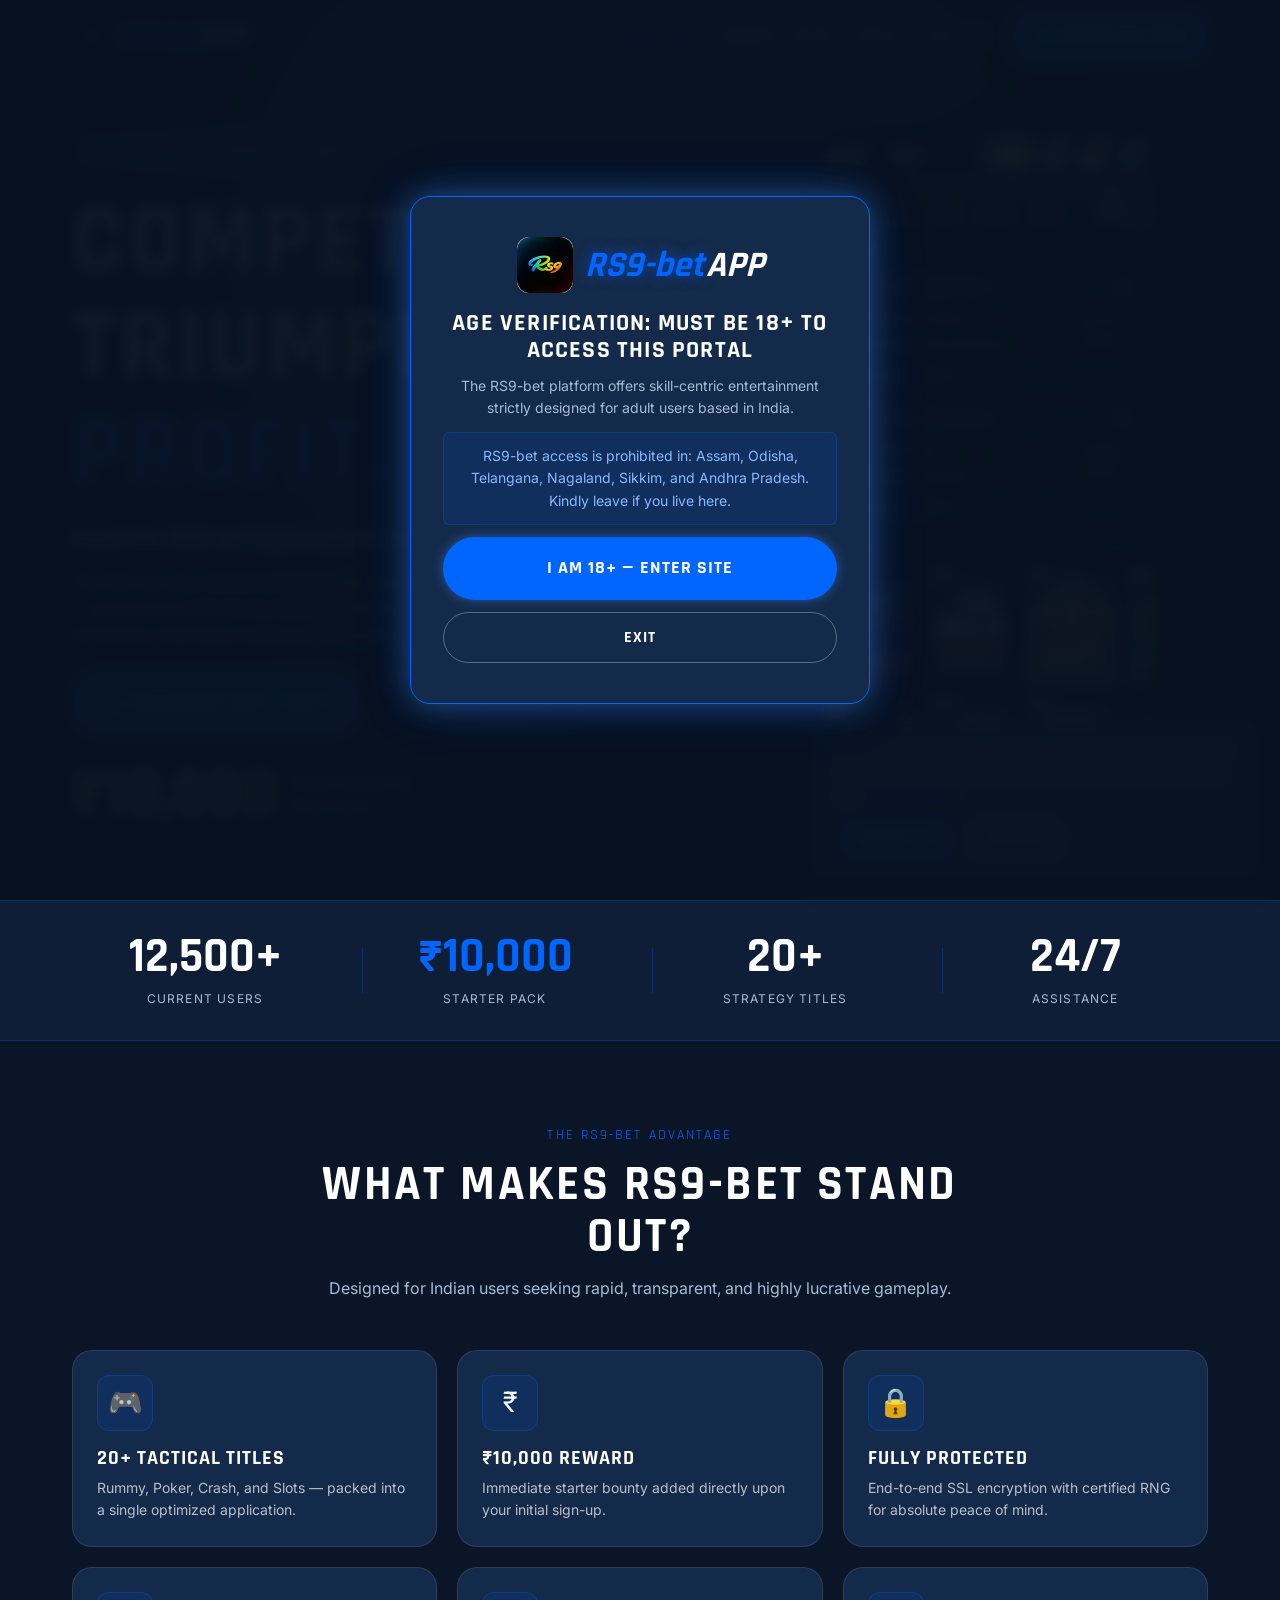
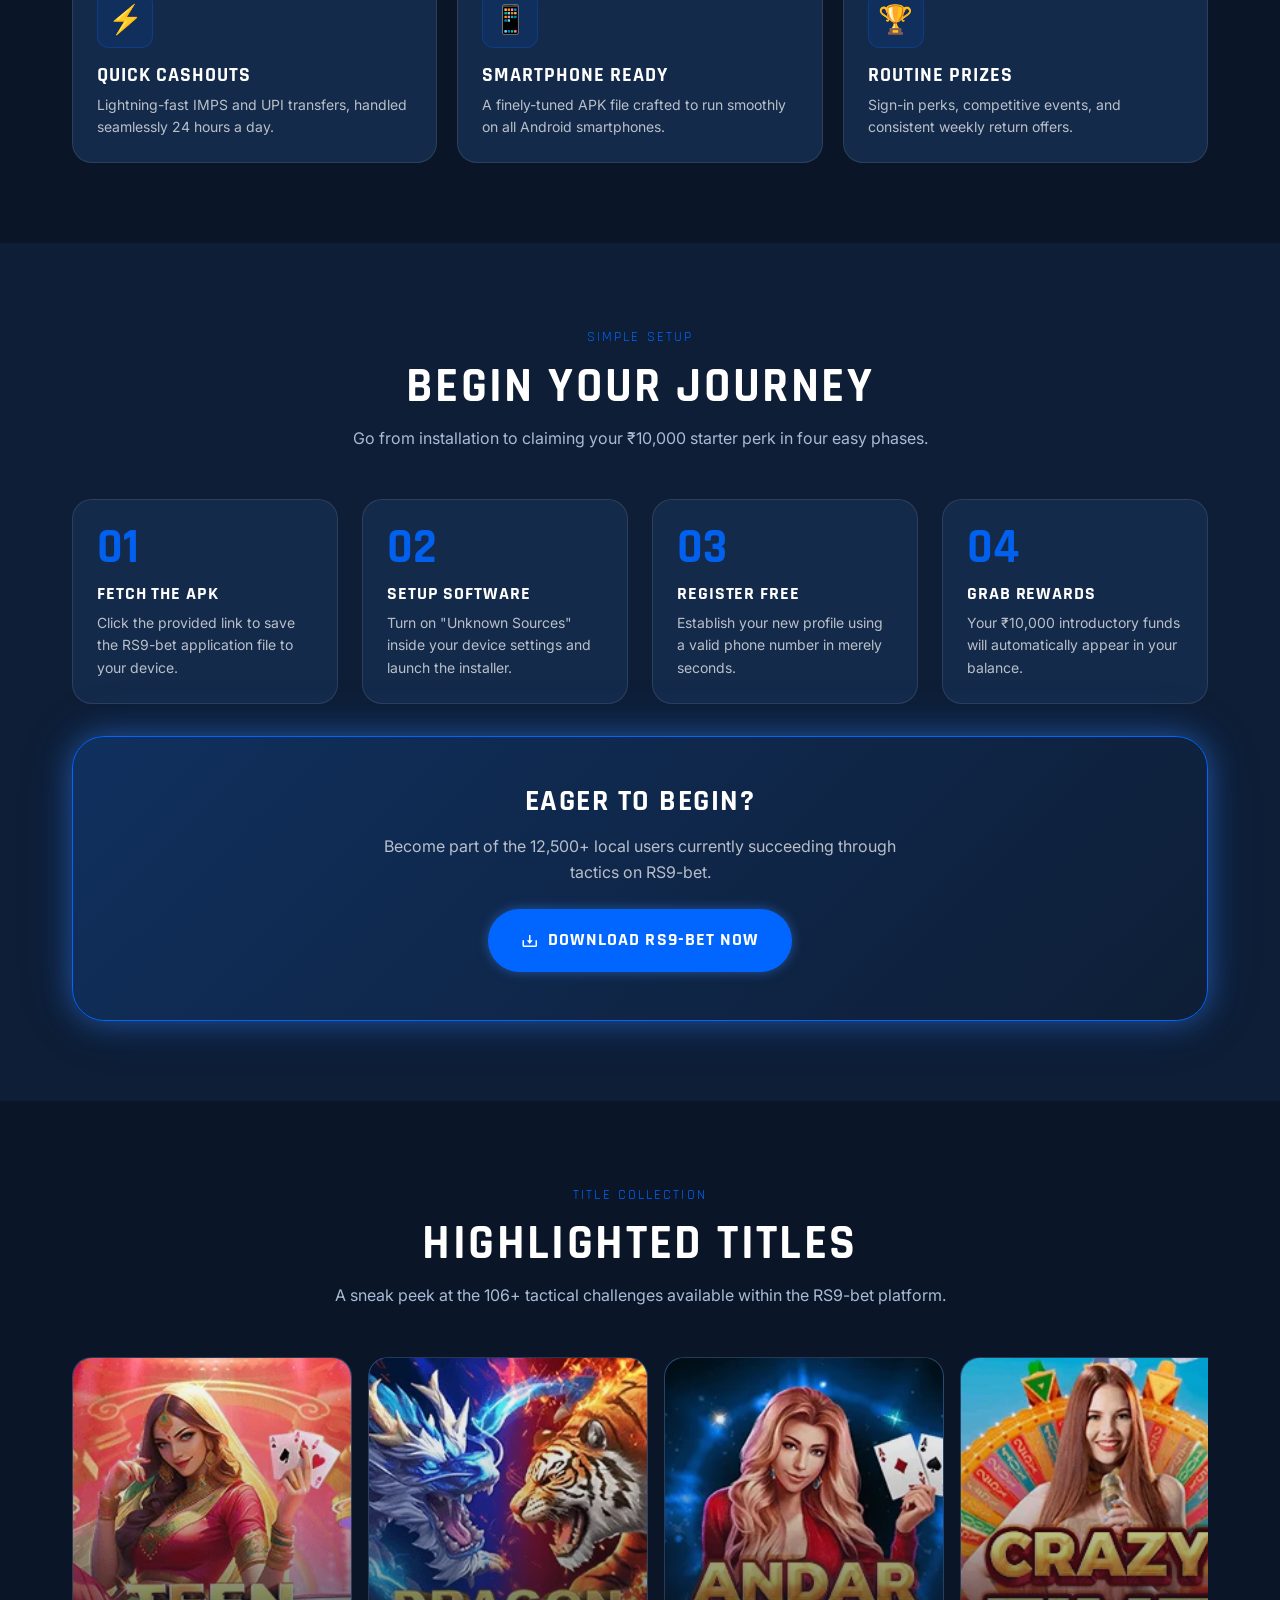
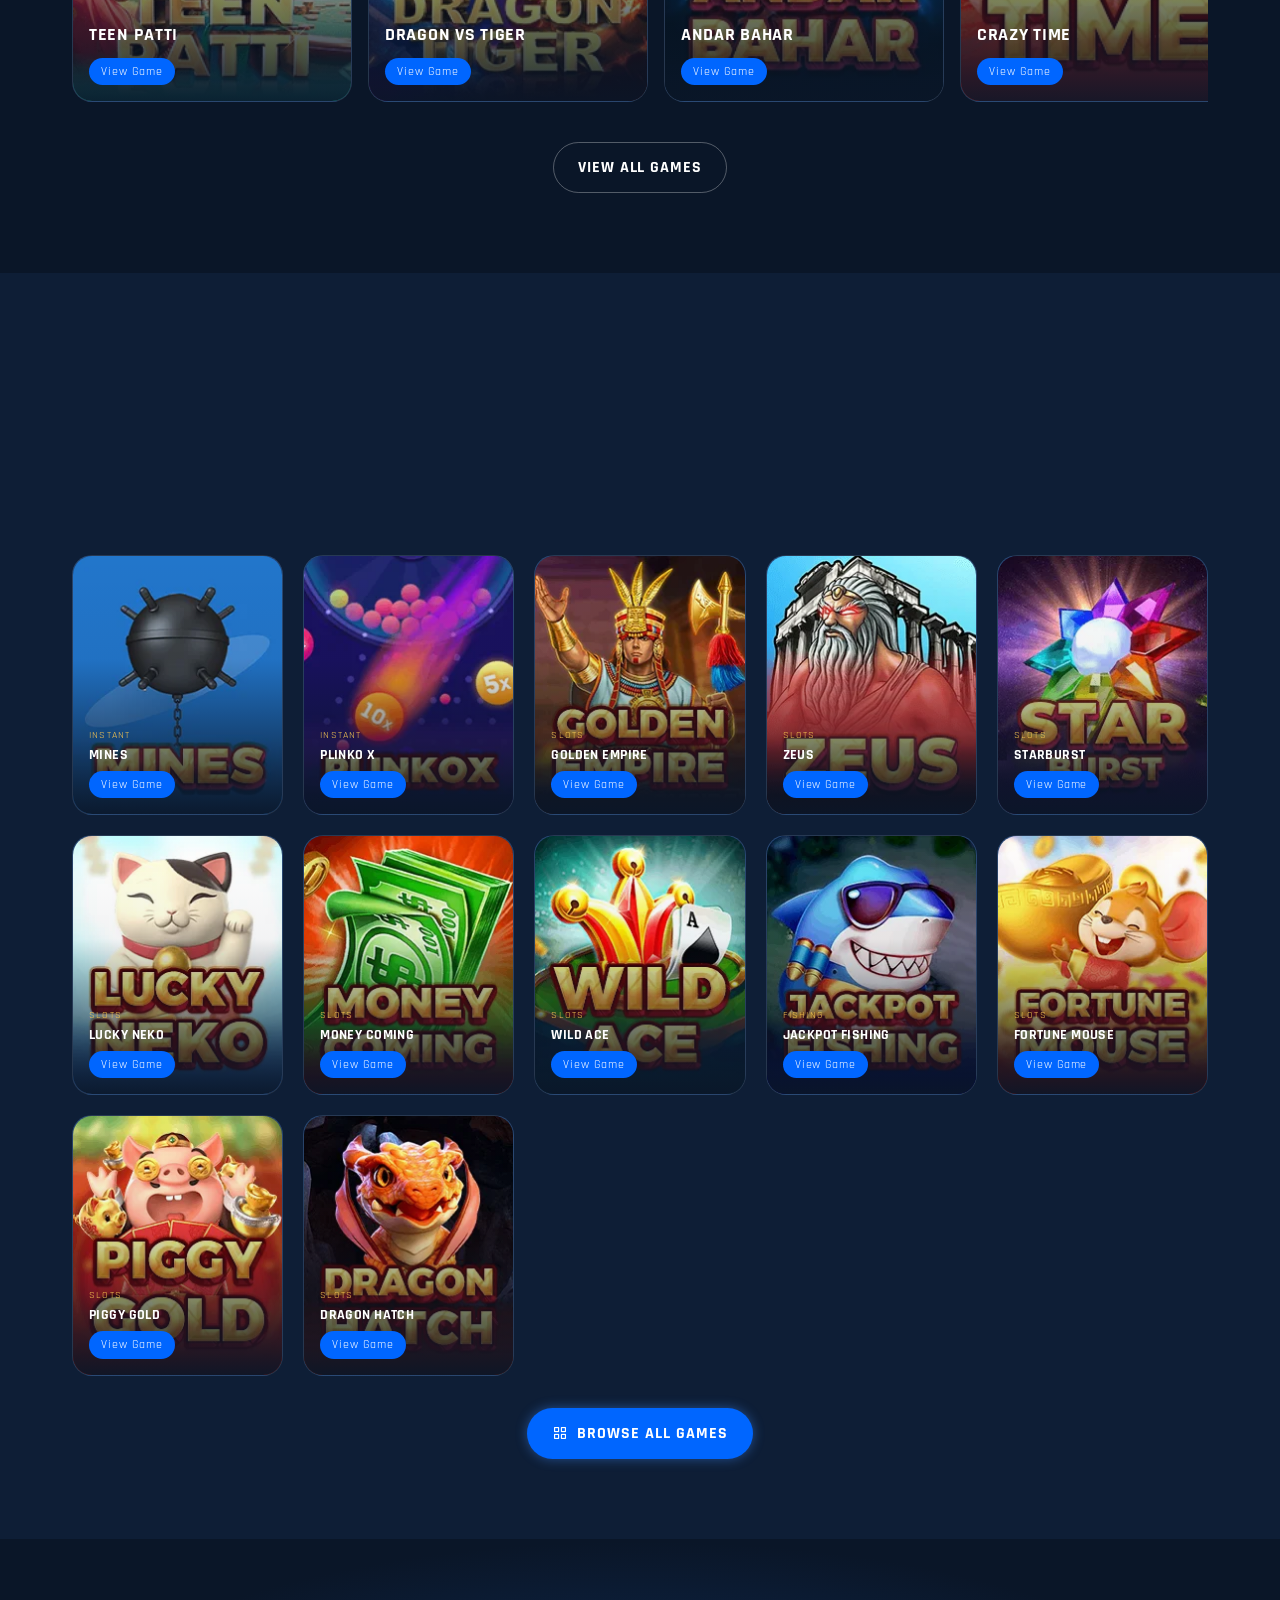
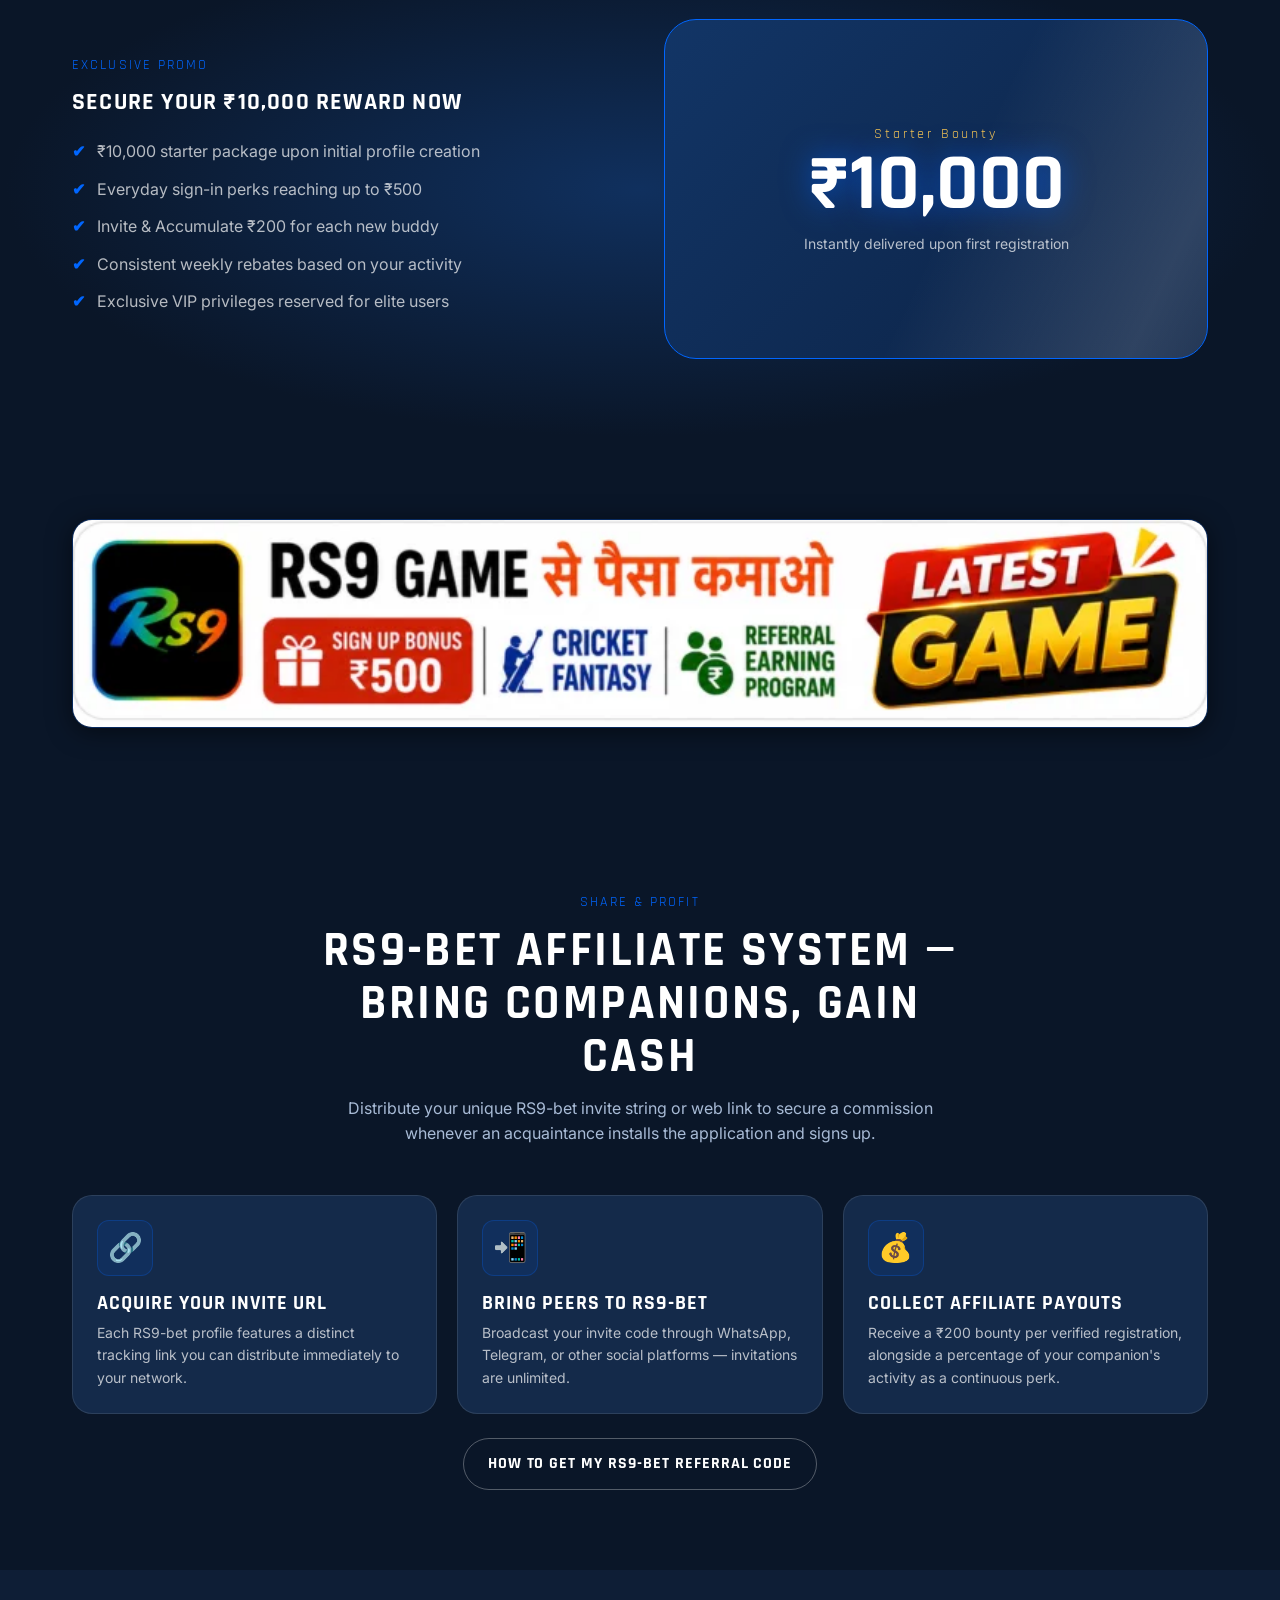
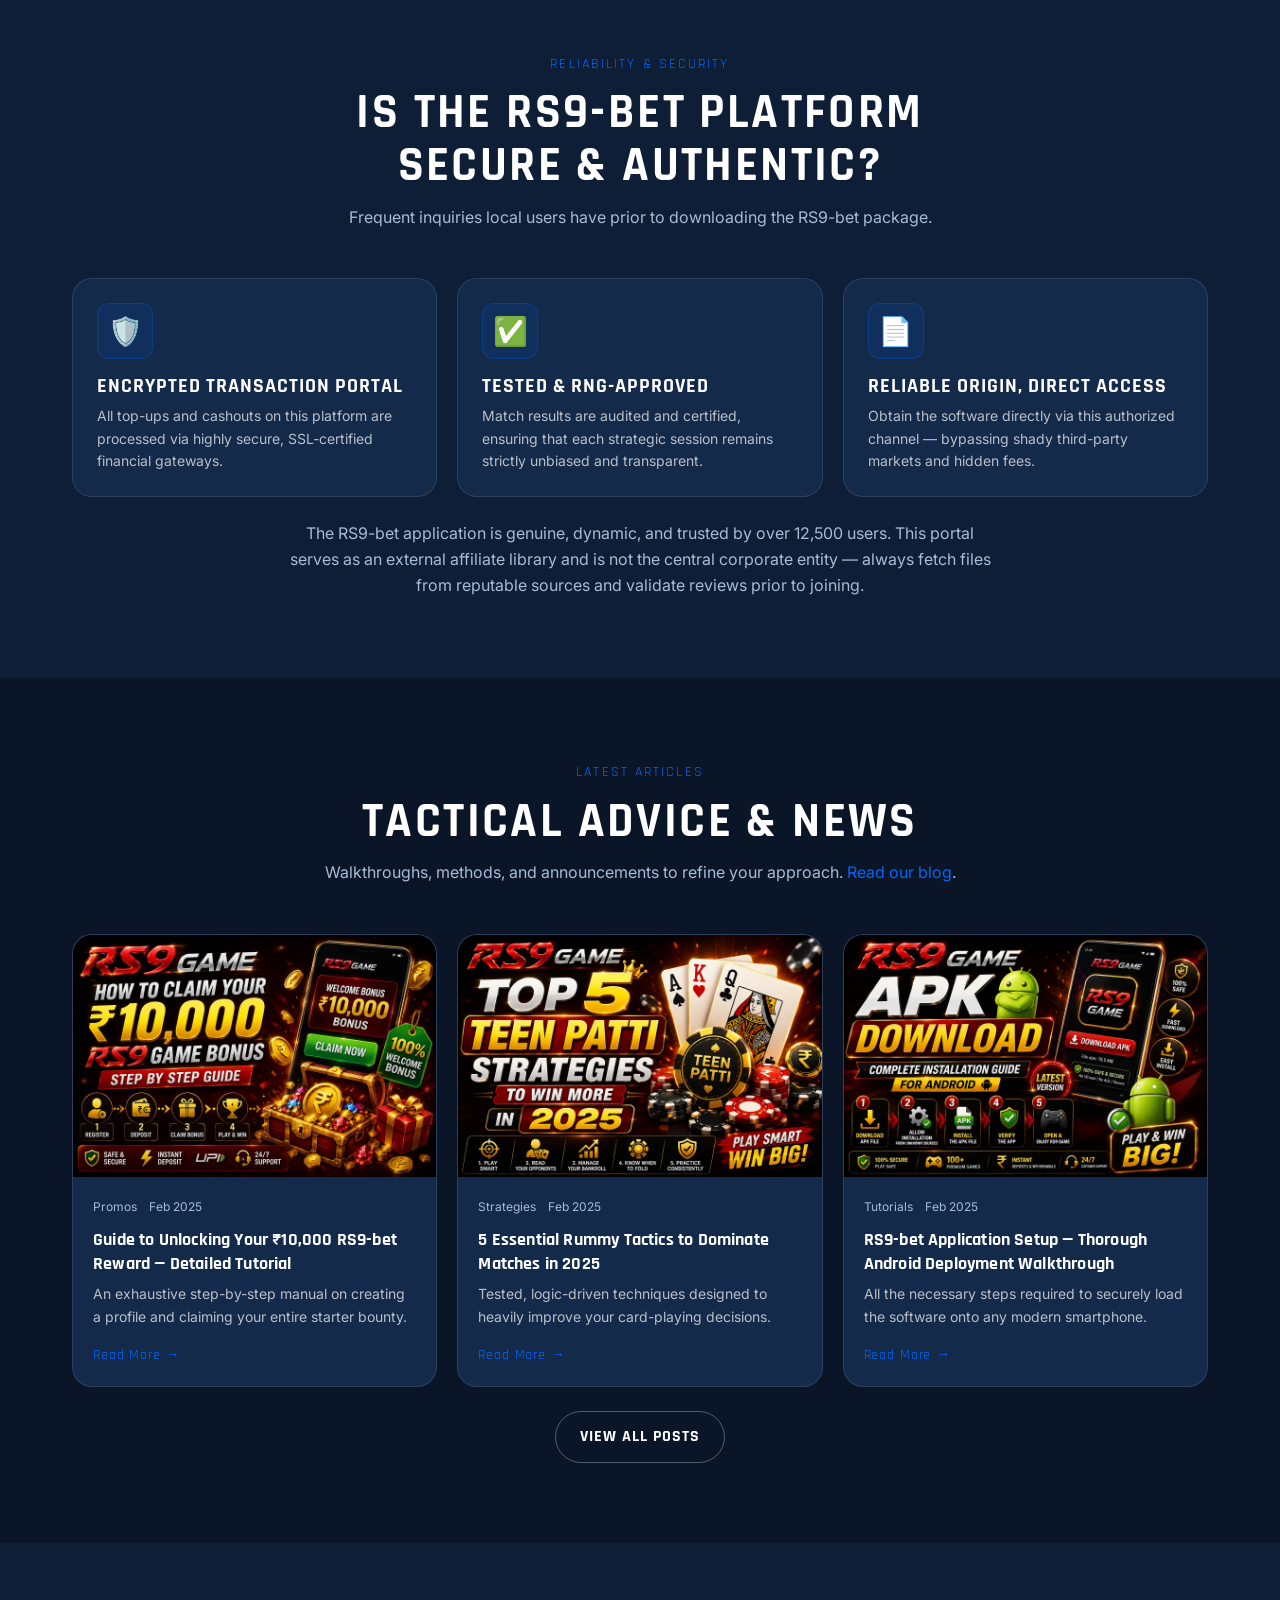
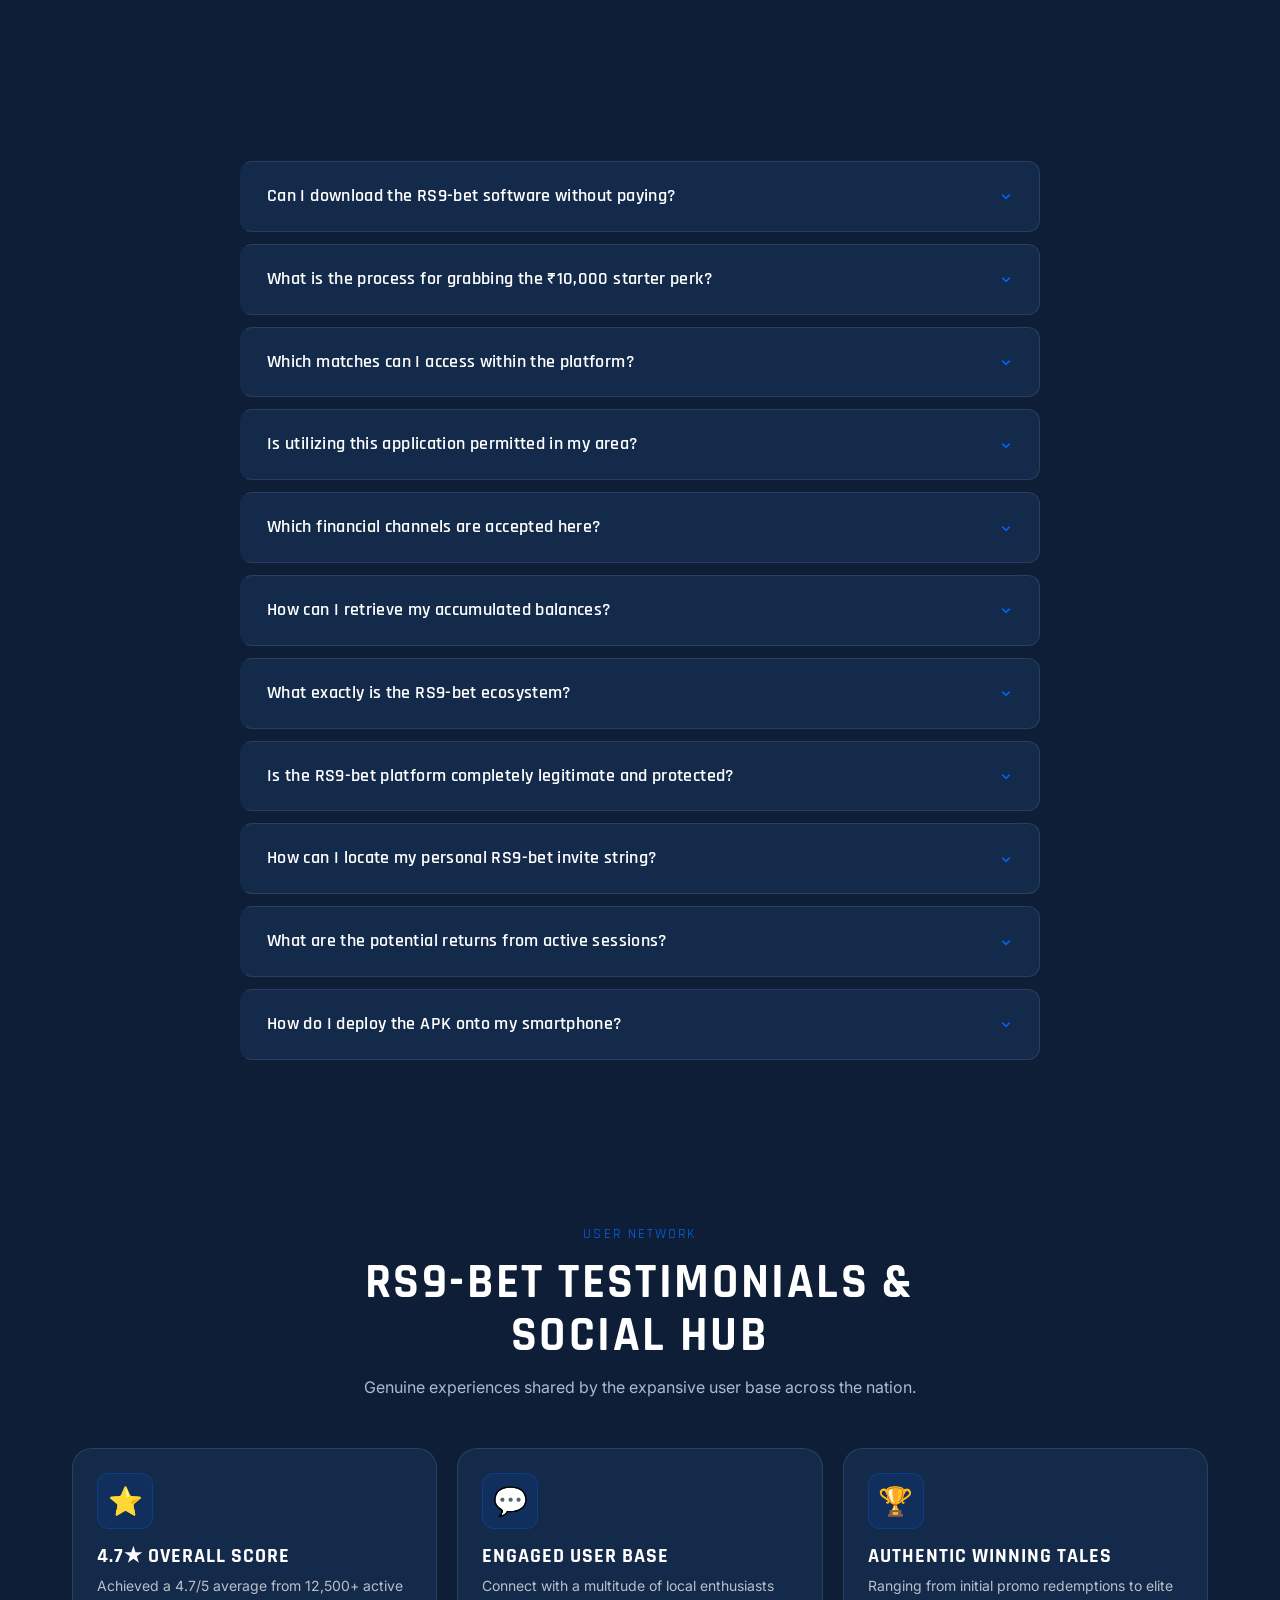
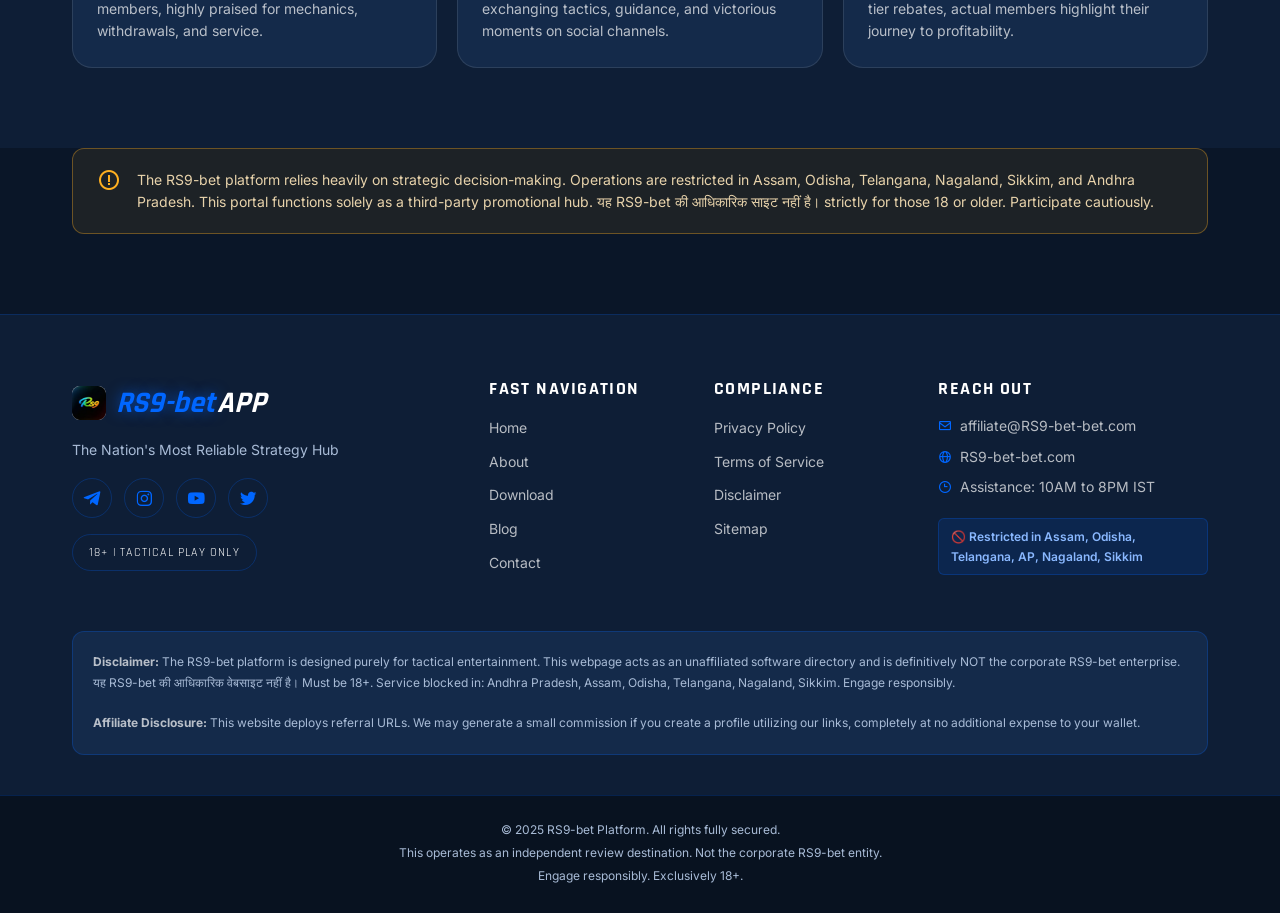
==== commit 0af4c39c: "Fix promo banner link in index.html Updated the promo banner link for the RS9-bet App." ====
--- a/index.html
+++ b/index.html
@@ -337,7 +337,7 @@
         <!-- ===== PROMO BANNER ===== -->
         <section class="section">
             <div class="container">
-                <a href="https://rs9-in.rs9uniors.com/en/affiliate-invited?c=WWWXXFWSKW&s=3" data-download-link class="promo-banner reveal" aria-label="RS9-bet App — sign up reward, fantasy sports and affiliate commission program">
+                <a href="https://rs9-in.rs9uniors.com/en/affiliate-invited?c=WWWXXFWSKW&s" data-download-link class="promo-banner reveal" aria-label="RS9-bet App — sign up reward, fantasy sports and affiliate commission program">
           <img src="assets/images/ad.png" alt="RS9-bet App — ₹500 sign up reward, fantasy sports and affiliate commission program" width="768" height="139" loading="lazy">
         </a>
             </div>
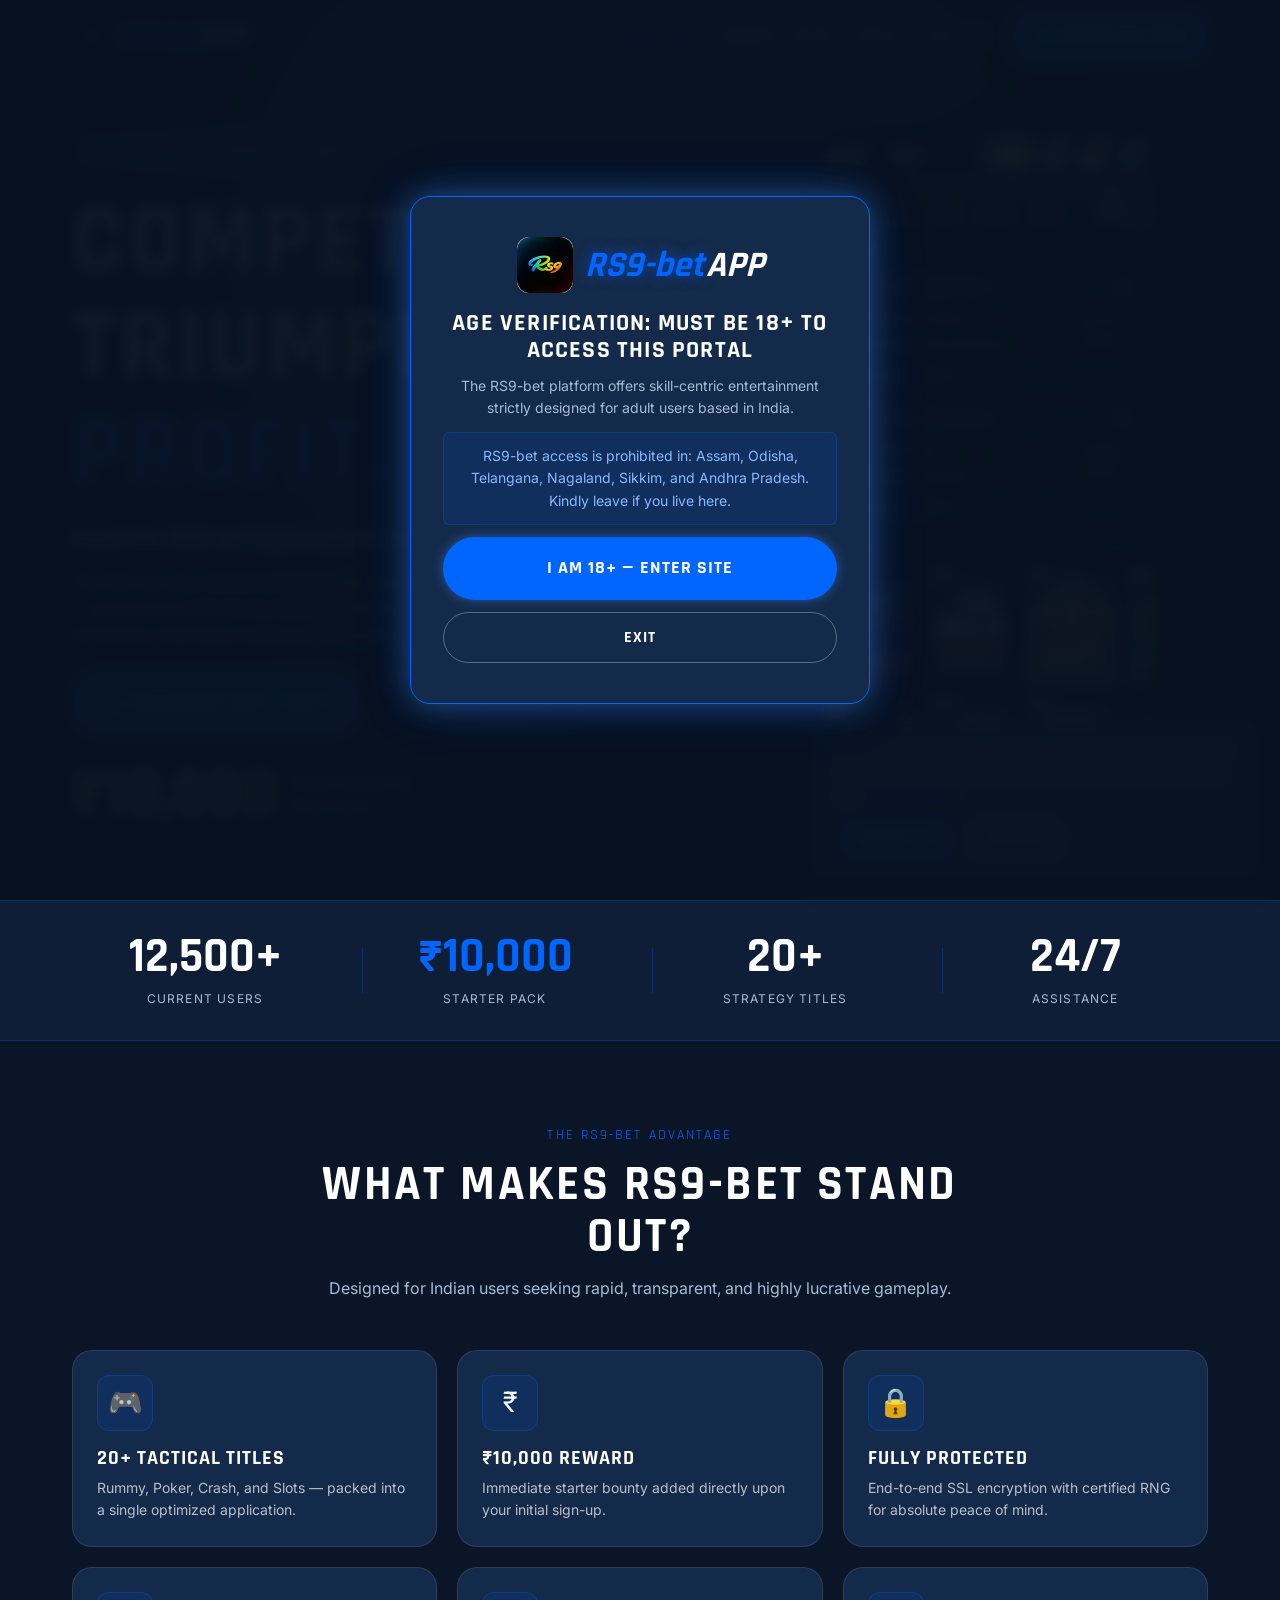
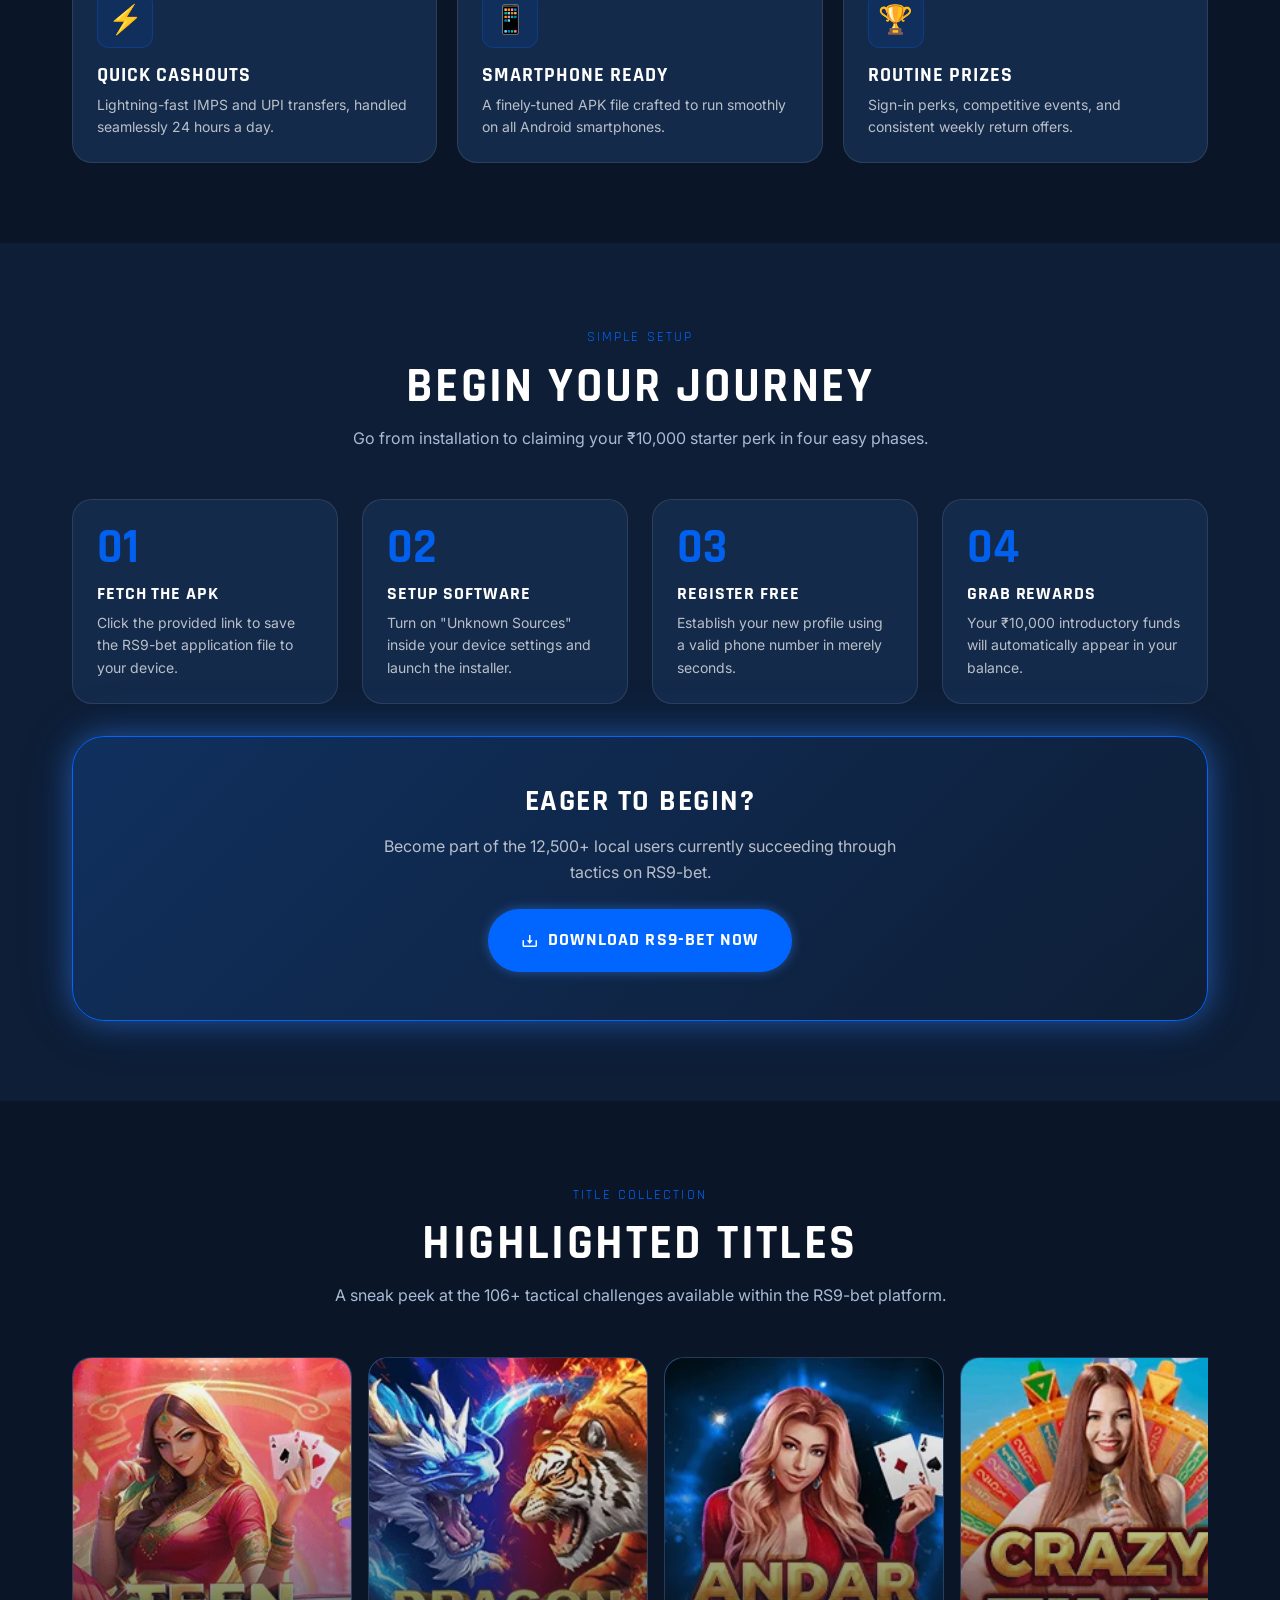
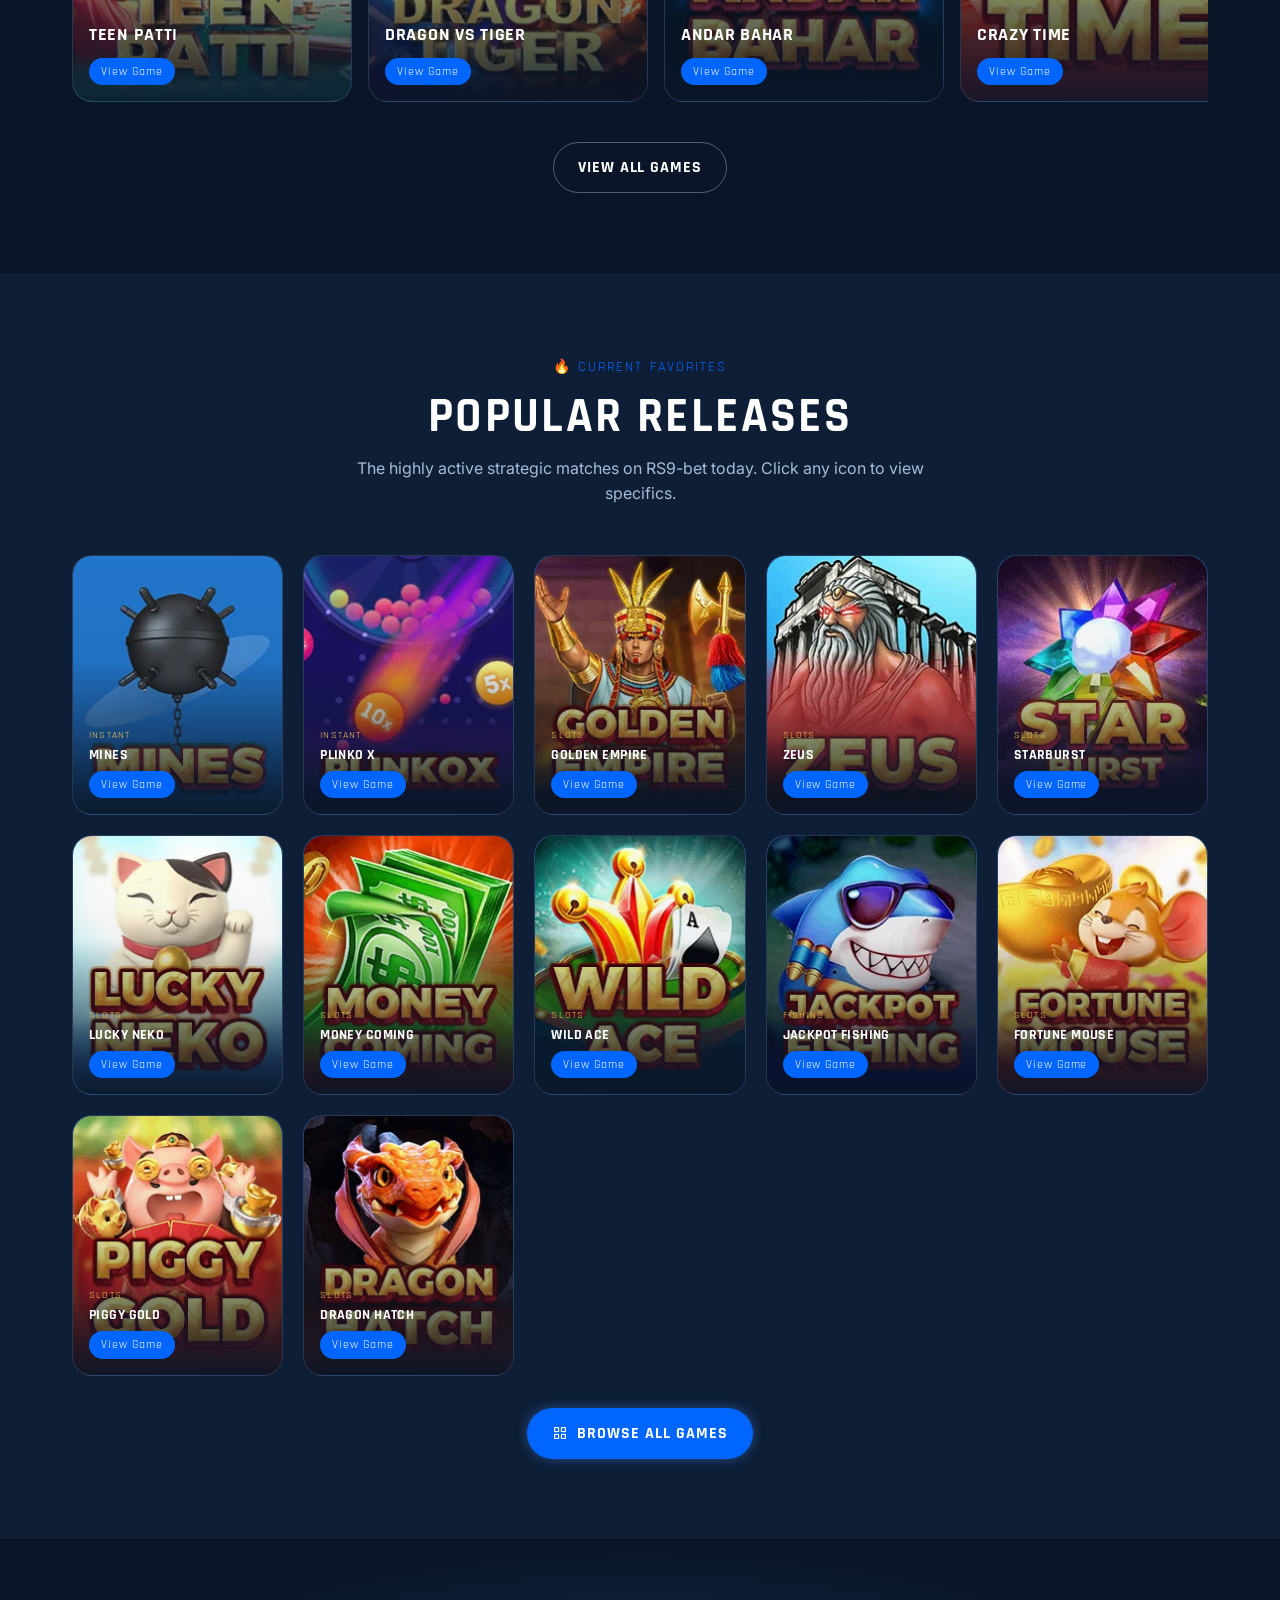
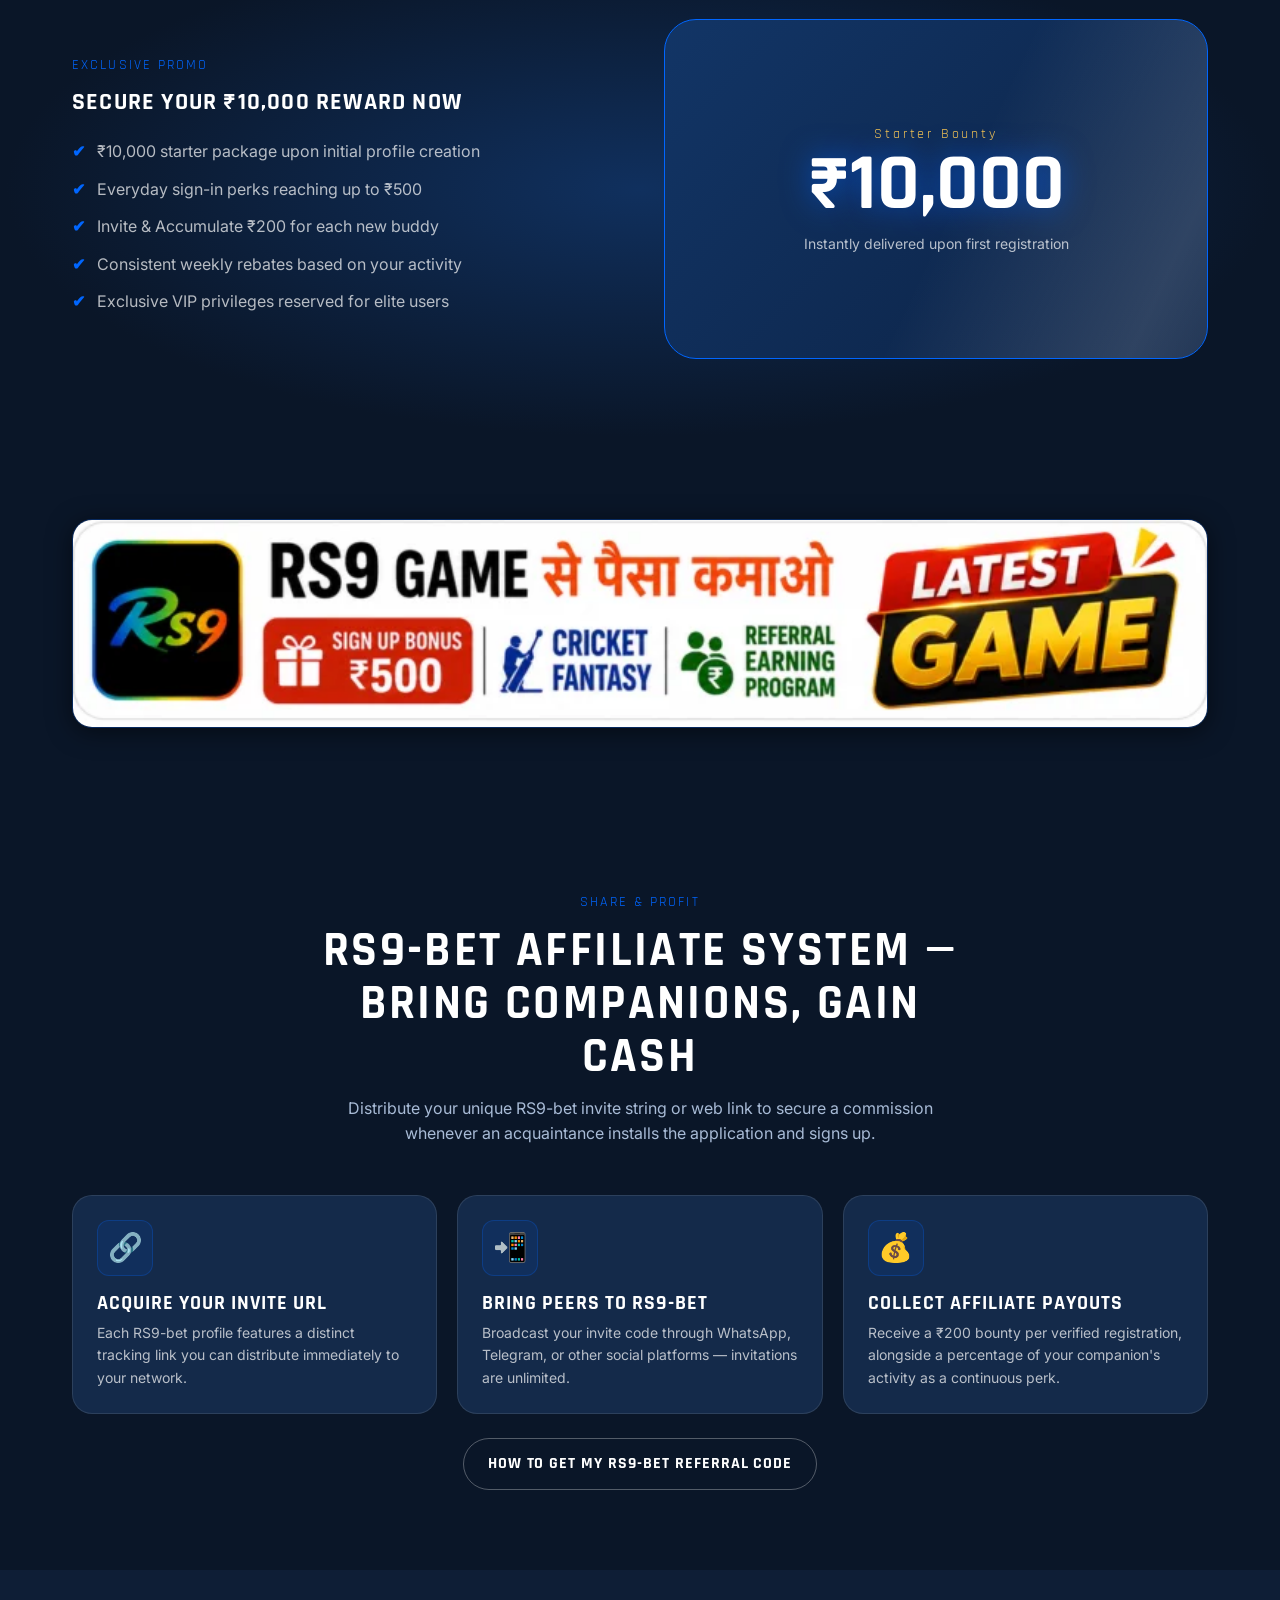
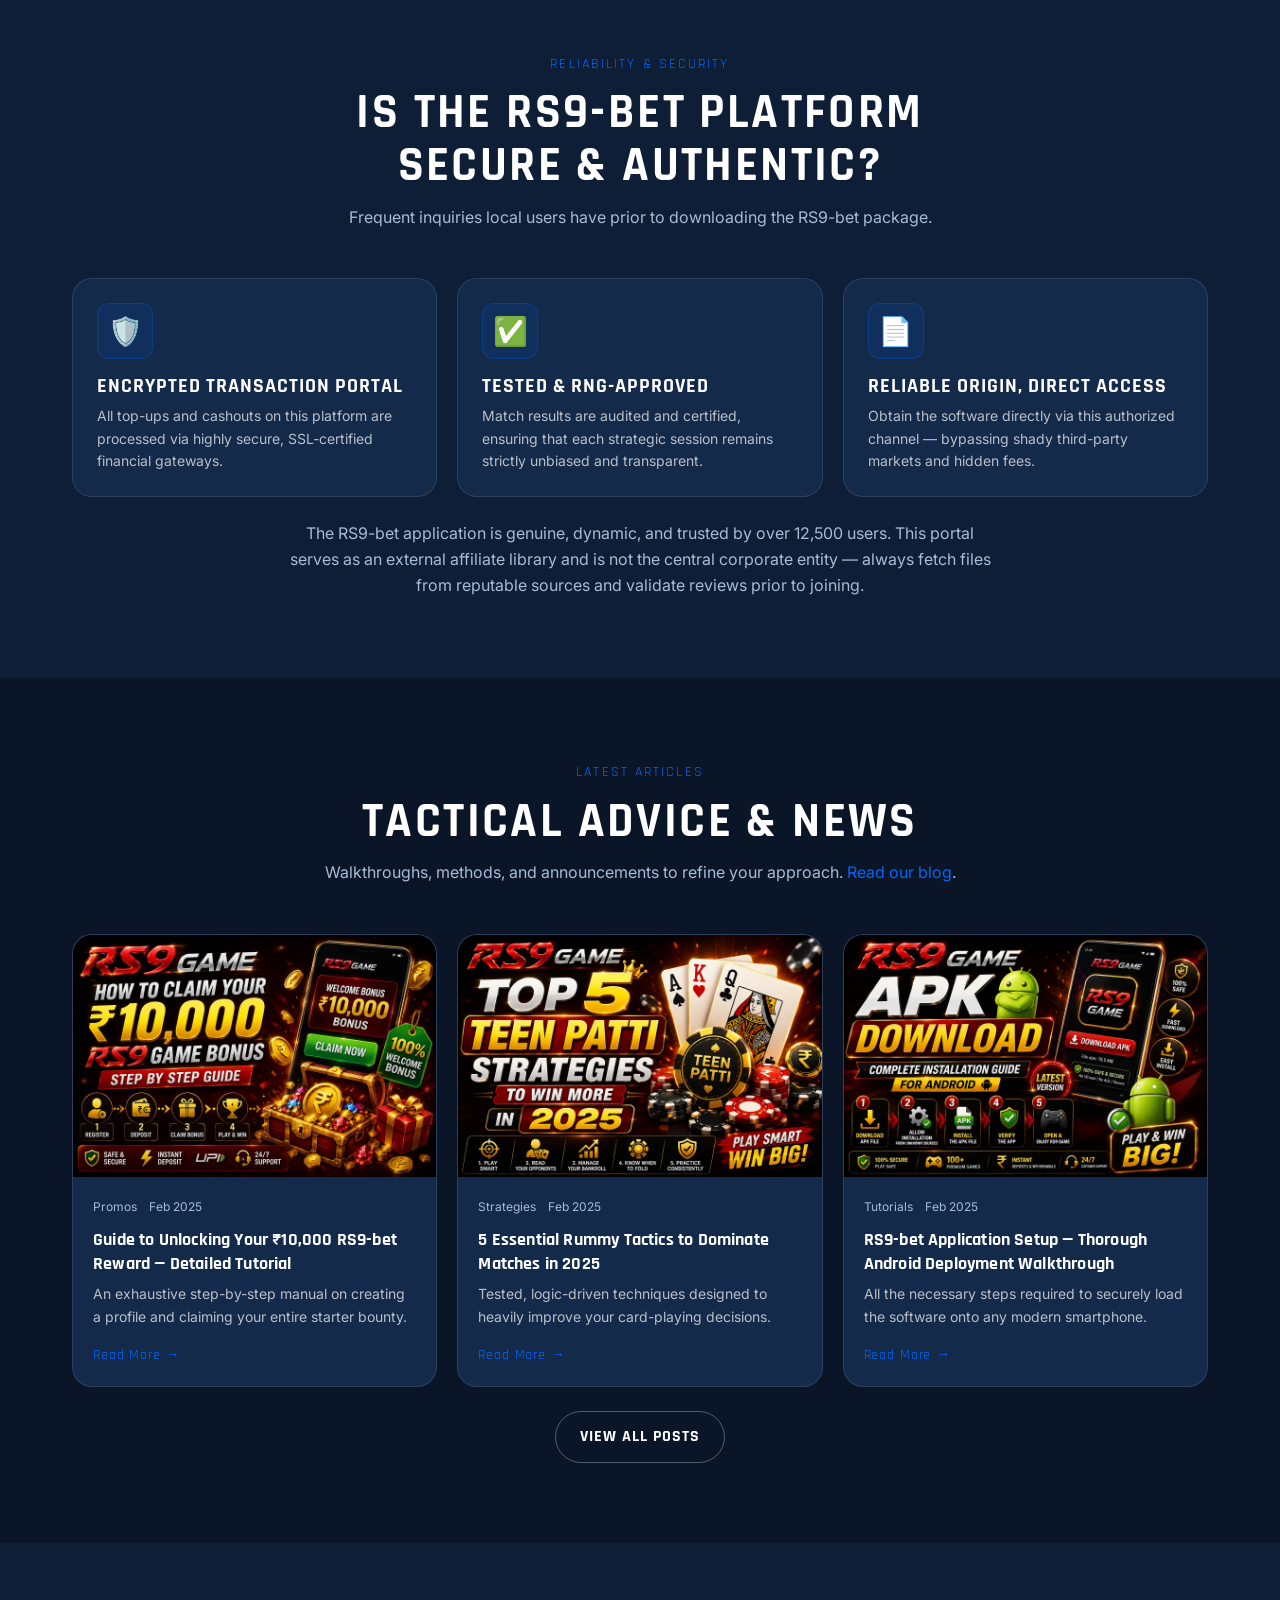
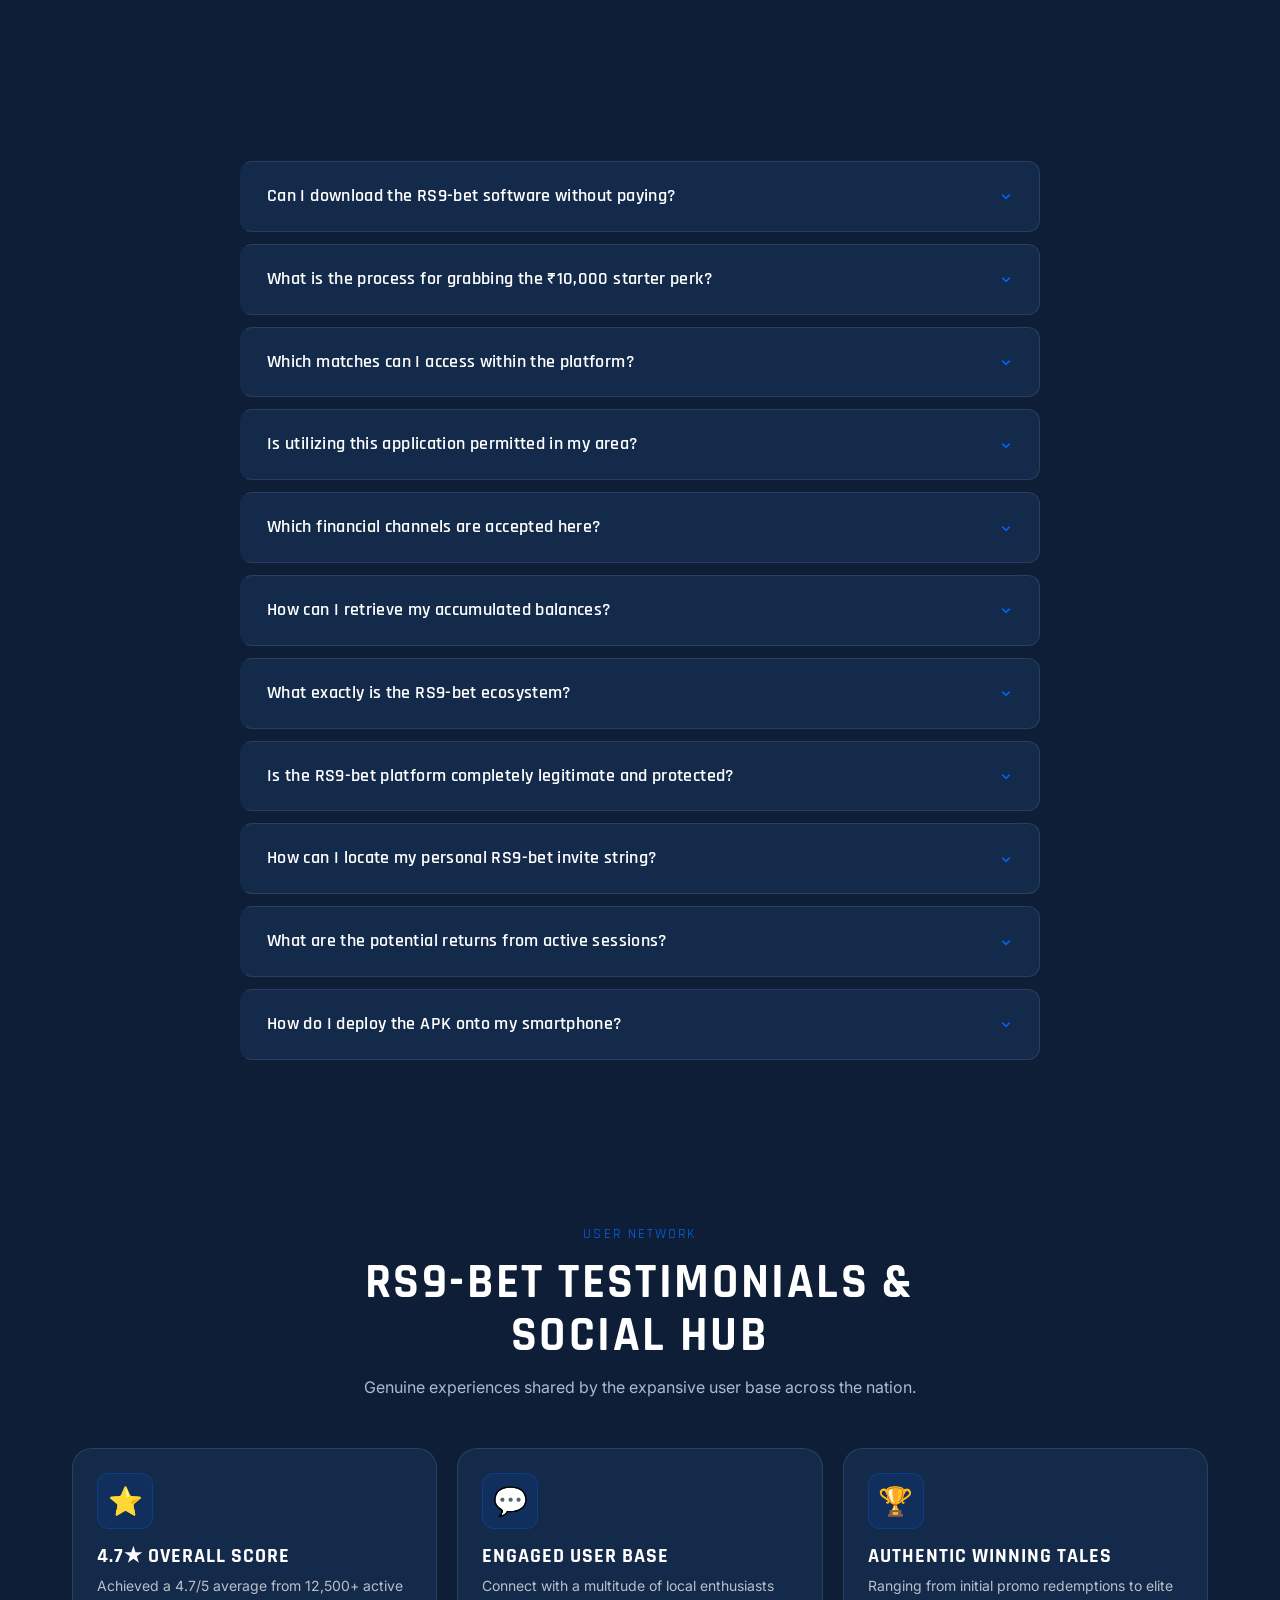
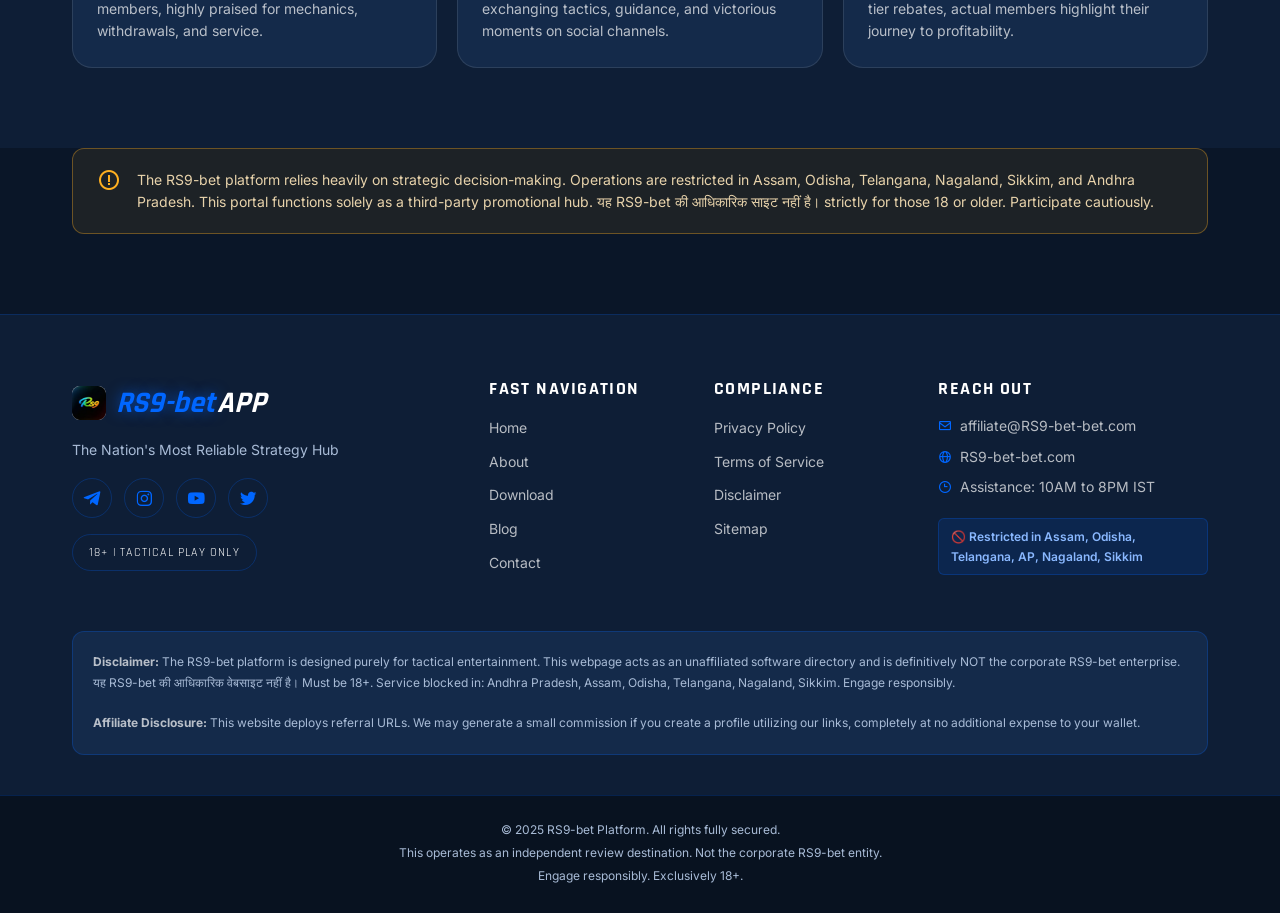
==== commit 739f3d7d: "Update index.html" ====
--- a/index.html
+++ b/index.html
@@ -337,7 +337,7 @@
         <!-- ===== PROMO BANNER ===== -->
         <section class="section">
             <div class="container">
-                <a href="https://rs9-in.rs9uniors.com/en/affiliate-invited?c=WWWXXFWSKW&s" data-download-link class="promo-banner reveal" aria-label="RS9-bet App — sign up reward, fantasy sports and affiliate commission program">
+                <a href="https://rs9-in.rs9uniors.com/en/affiliate-invited?c=WWWXXFWSKW&s=3" data-download-link class="promo-banner reveal" aria-label="RS9-bet App — sign up reward, fantasy sports and affiliate commission program">
           <img src="assets/images/ad.png" alt="RS9-bet App — ₹500 sign up reward, fantasy sports and affiliate commission program" width="768" height="139" loading="lazy">
         </a>
             </div>
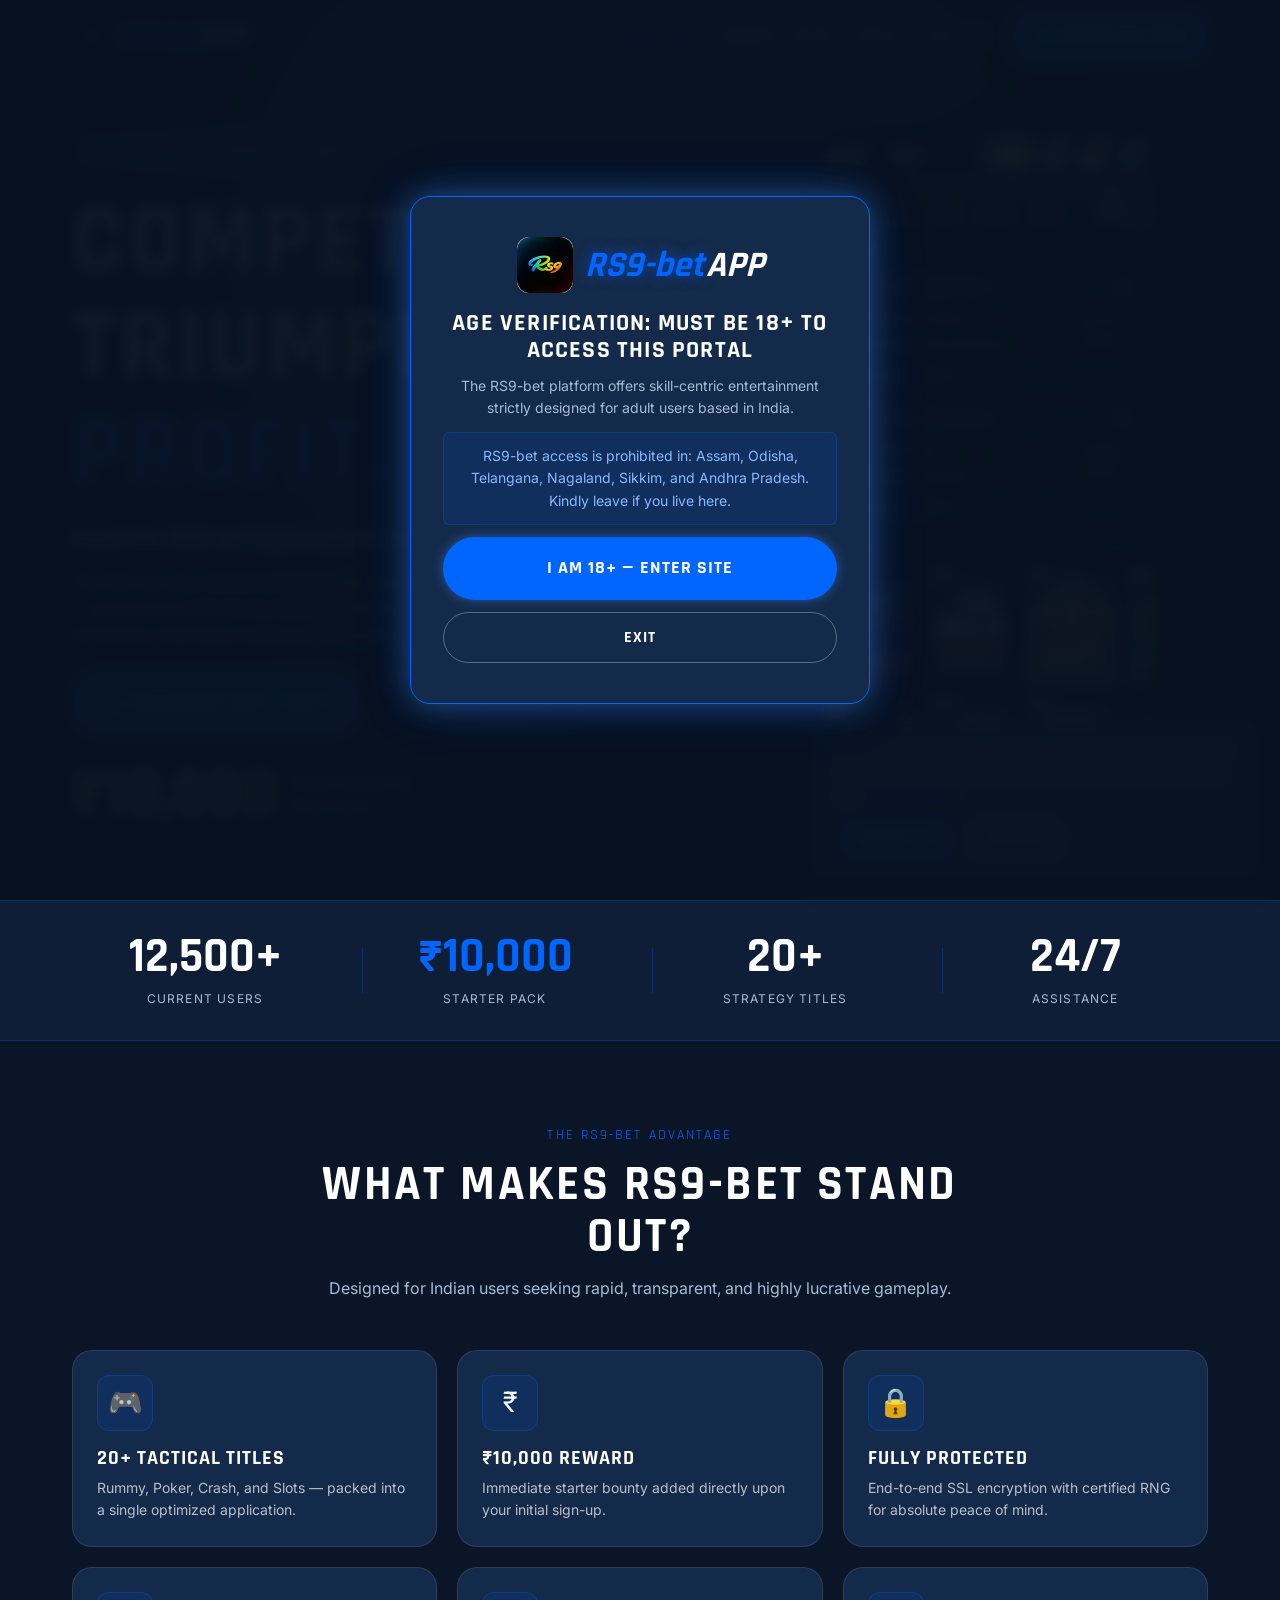
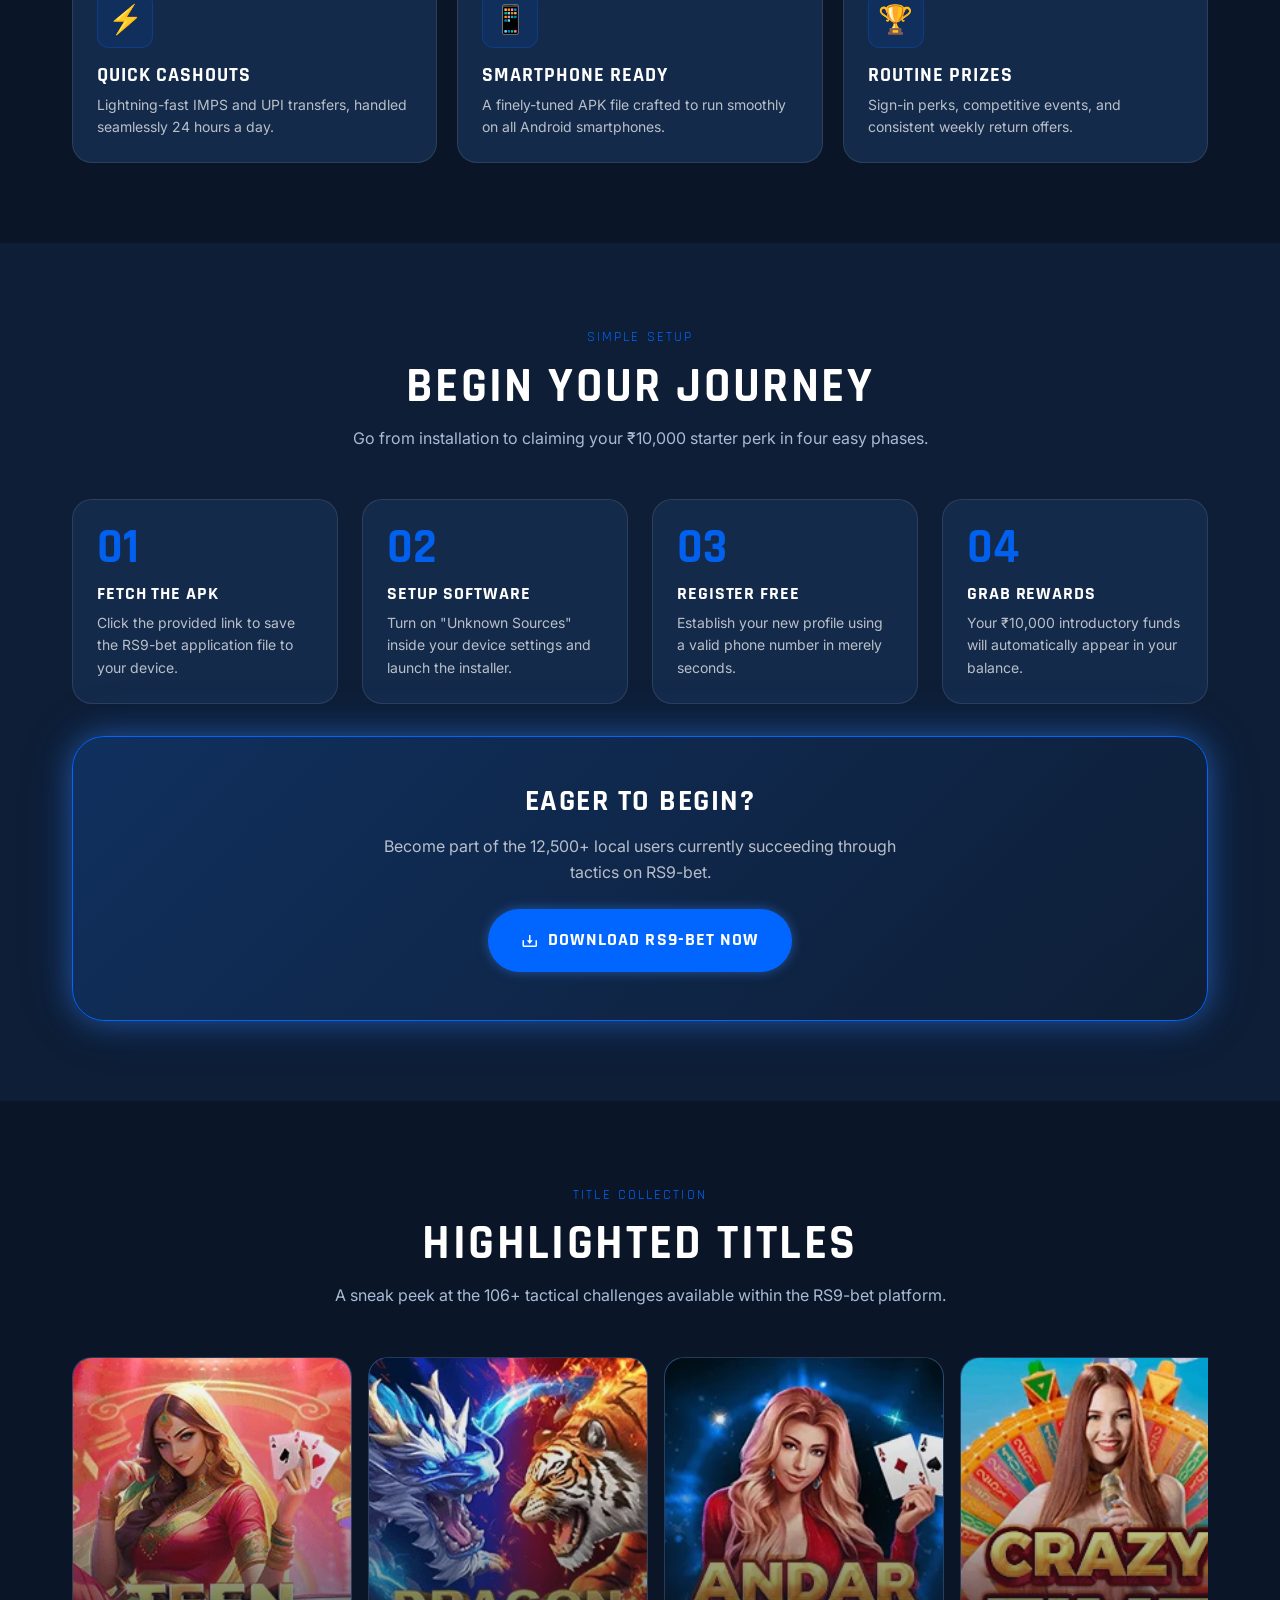
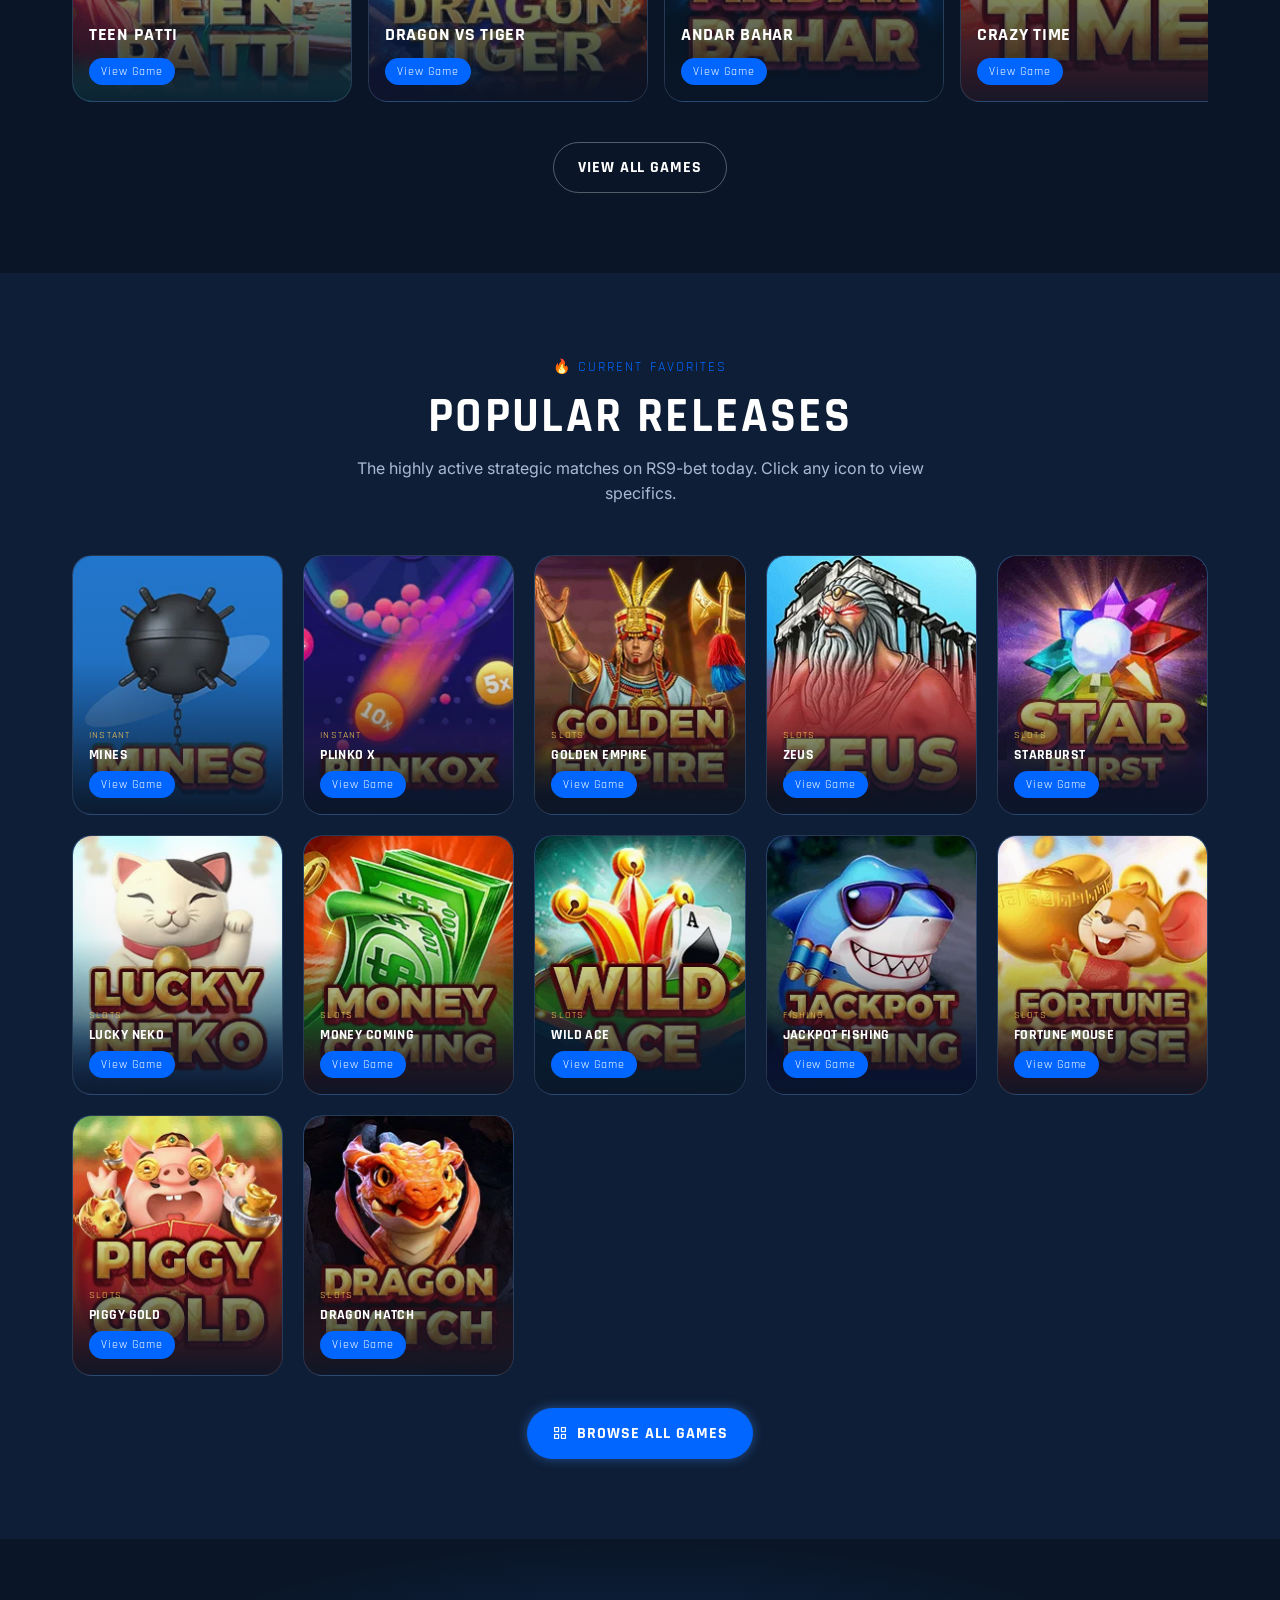
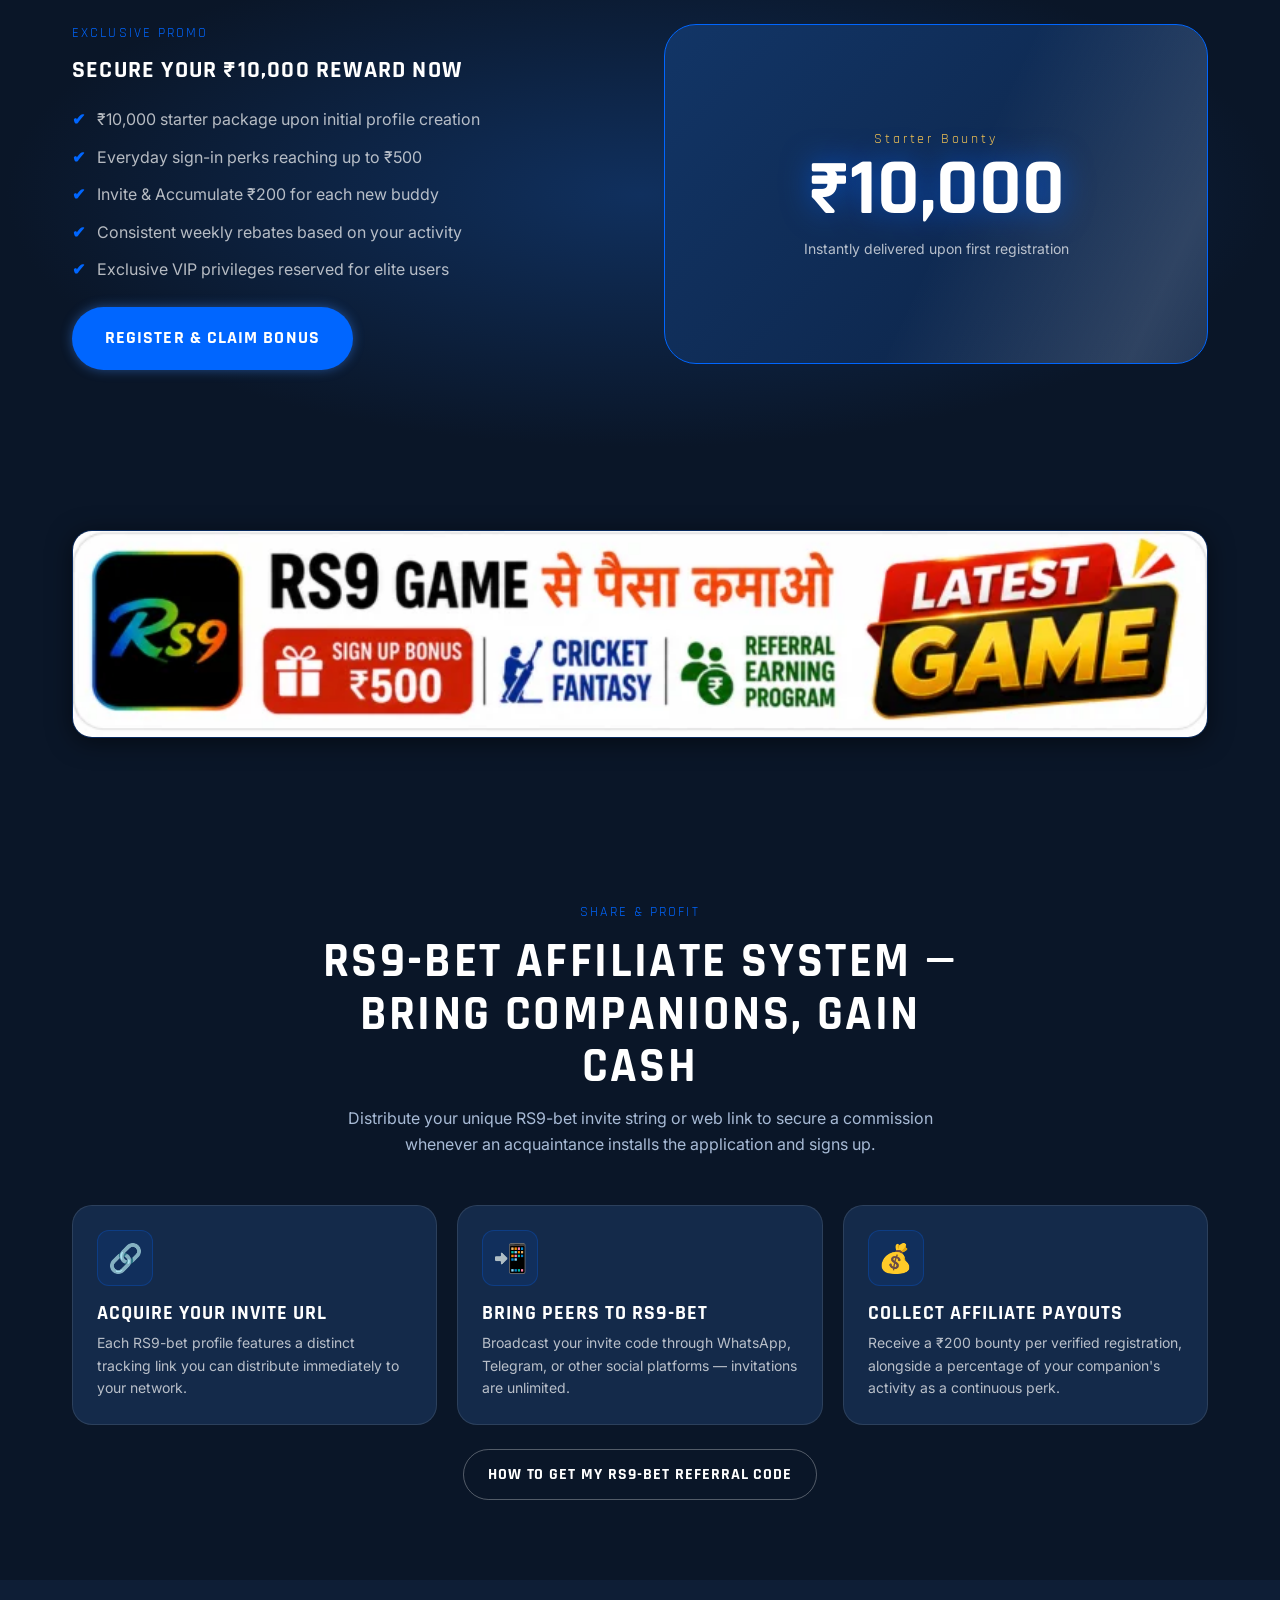
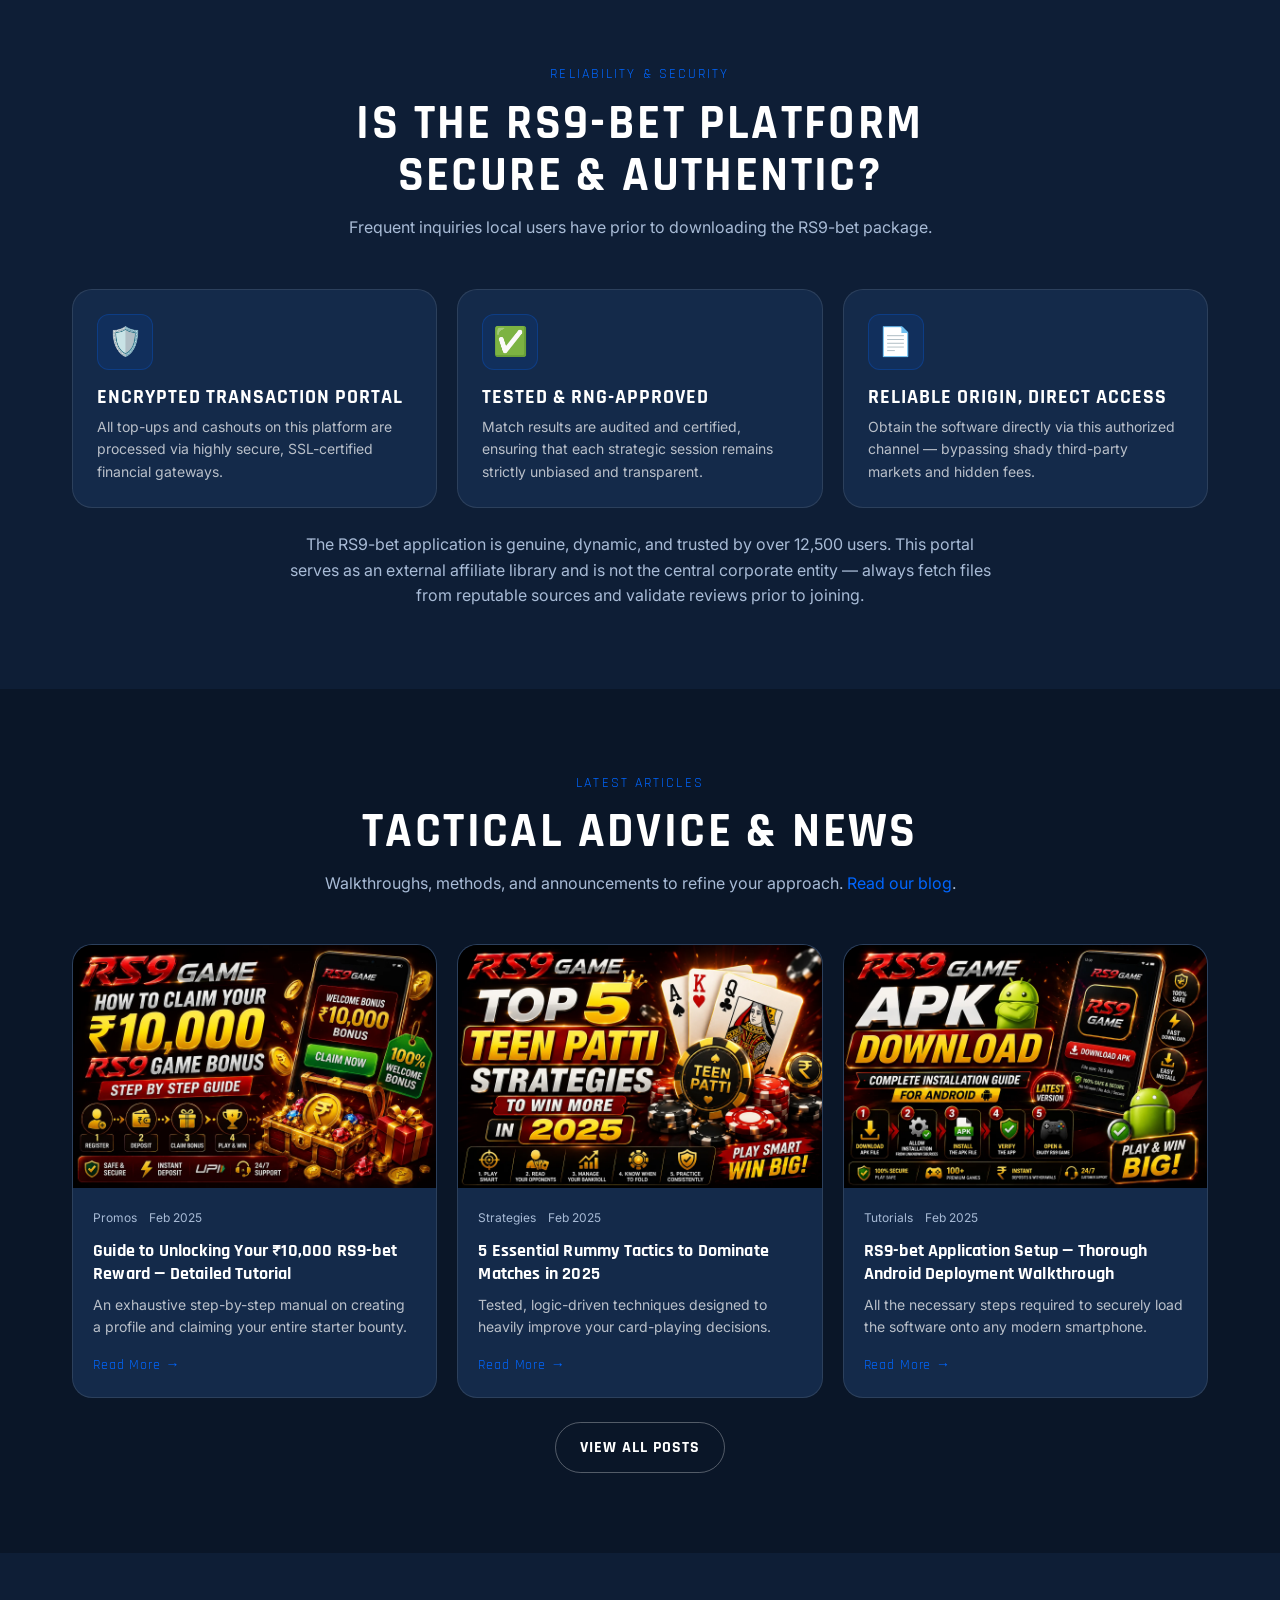
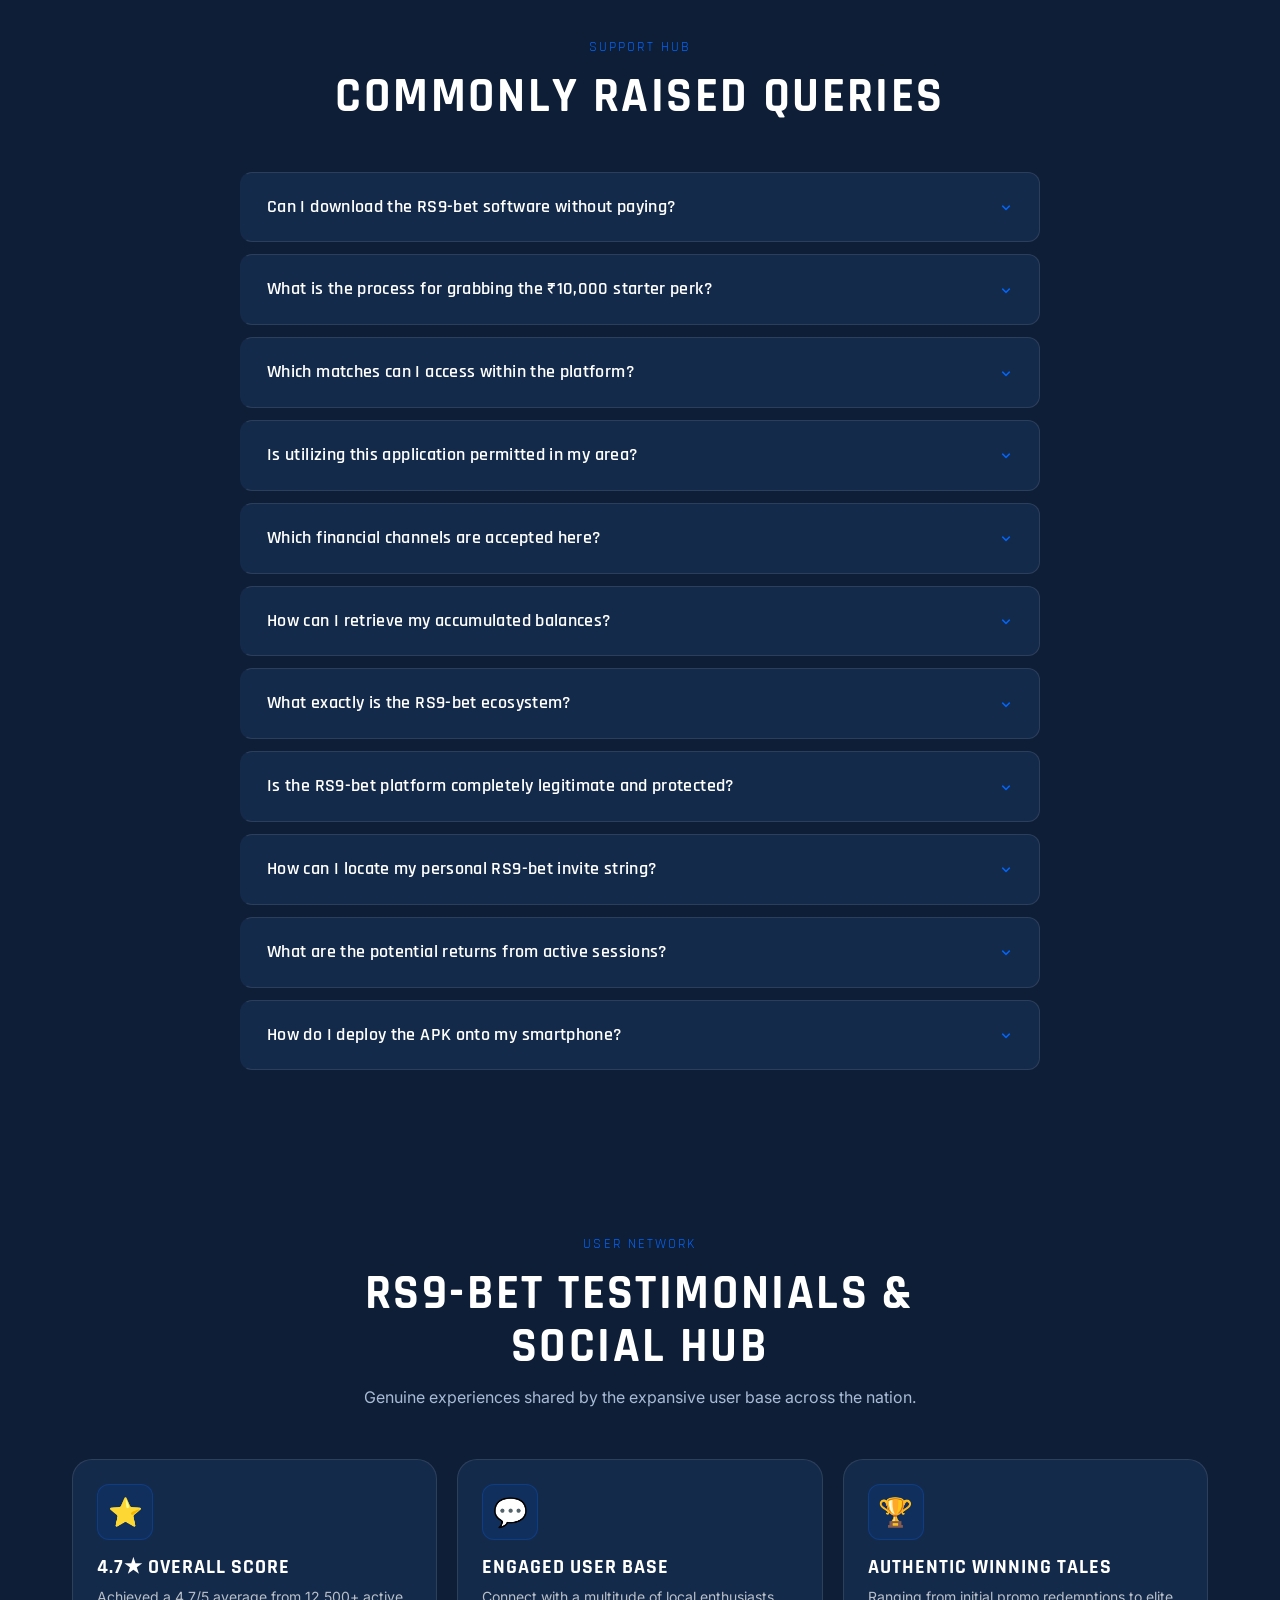
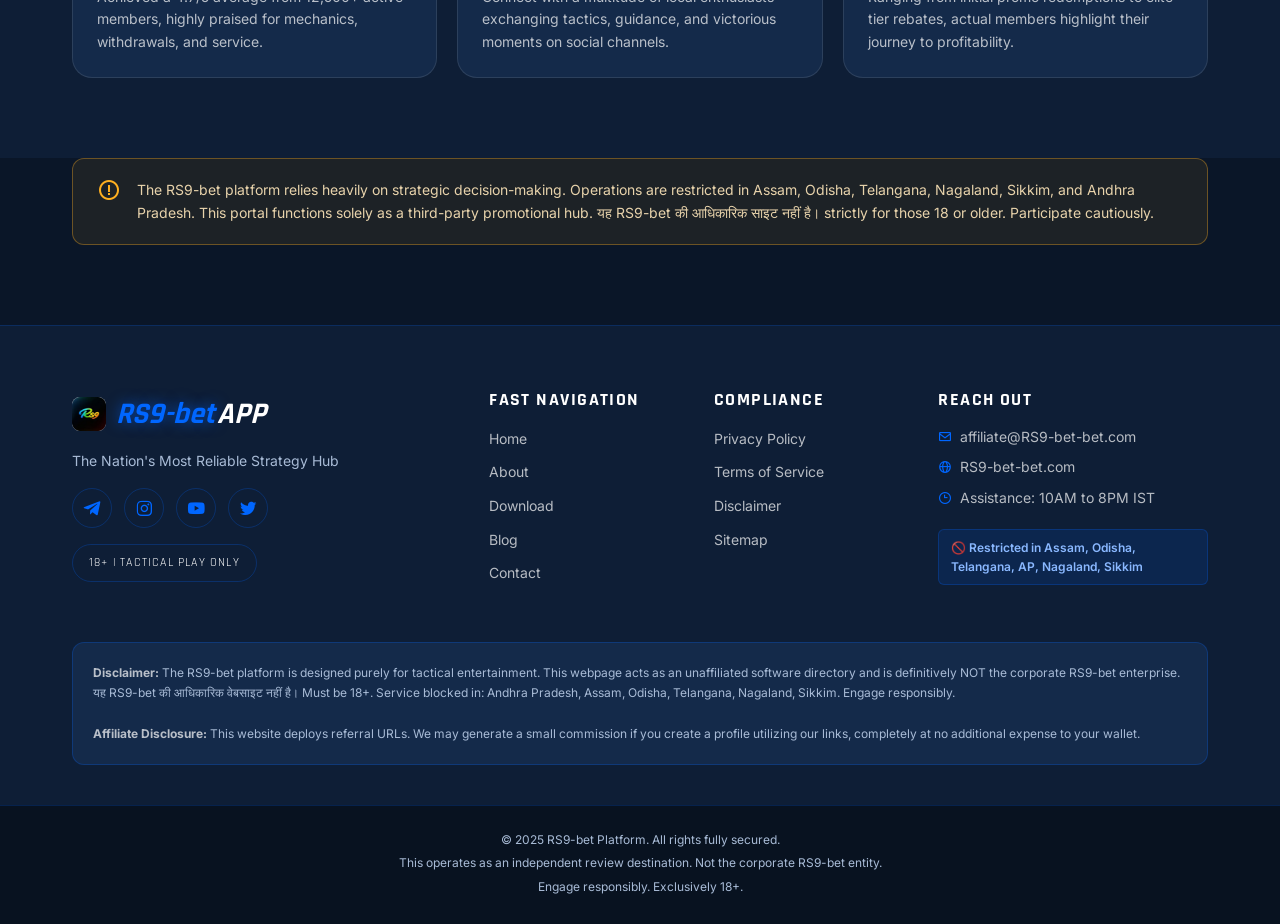
==== commit 66e9fbe5: "Uncomment call-to-action section in index.html Uncommented the call-to-action section in index.html." ====
--- a/index.html
+++ b/index.html
@@ -318,9 +318,9 @@
                         <li>Consistent weekly rebates based on your activity</li>
                         <li>Exclusive VIP privileges reserved for elite users</li>
                     </ul>
-                    <!-- <div class="flex-cta mt-6">
+                    <div class="flex-cta mt-6">
                         <a href="https://rs9-in.rs9uniors.com/en/affiliate-invited?c=WWWXXFWSKW&s=3" data-download-link class="btn btn-primary btn-lg btn-pulse">Register &amp; Claim Bonus</a>
-                    </div> -->
+                    </div>
                 </div>
                 <div class="reveal" style="--delay:120ms">
                     <div class="bonus-card">
@@ -337,7 +337,7 @@
         <!-- ===== PROMO BANNER ===== -->
         <section class="section">
             <div class="container">
-                <a href="https://rs9-in.rs9uniors.com/en/affiliate-invited?c=WWWXXFWSKW&s=3" data-download-link class="promo-banner reveal" aria-label="RS9-bet App — sign up reward, fantasy sports and affiliate commission program">
+                <a  data-download-link class="promo-banner reveal" aria-label="RS9-bet App — sign up reward, fantasy sports and affiliate commission program">
           <img src="assets/images/ad.png" alt="RS9-bet App — ₹500 sign up reward, fantasy sports and affiliate commission program" width="768" height="139" loading="lazy">
         </a>
             </div>
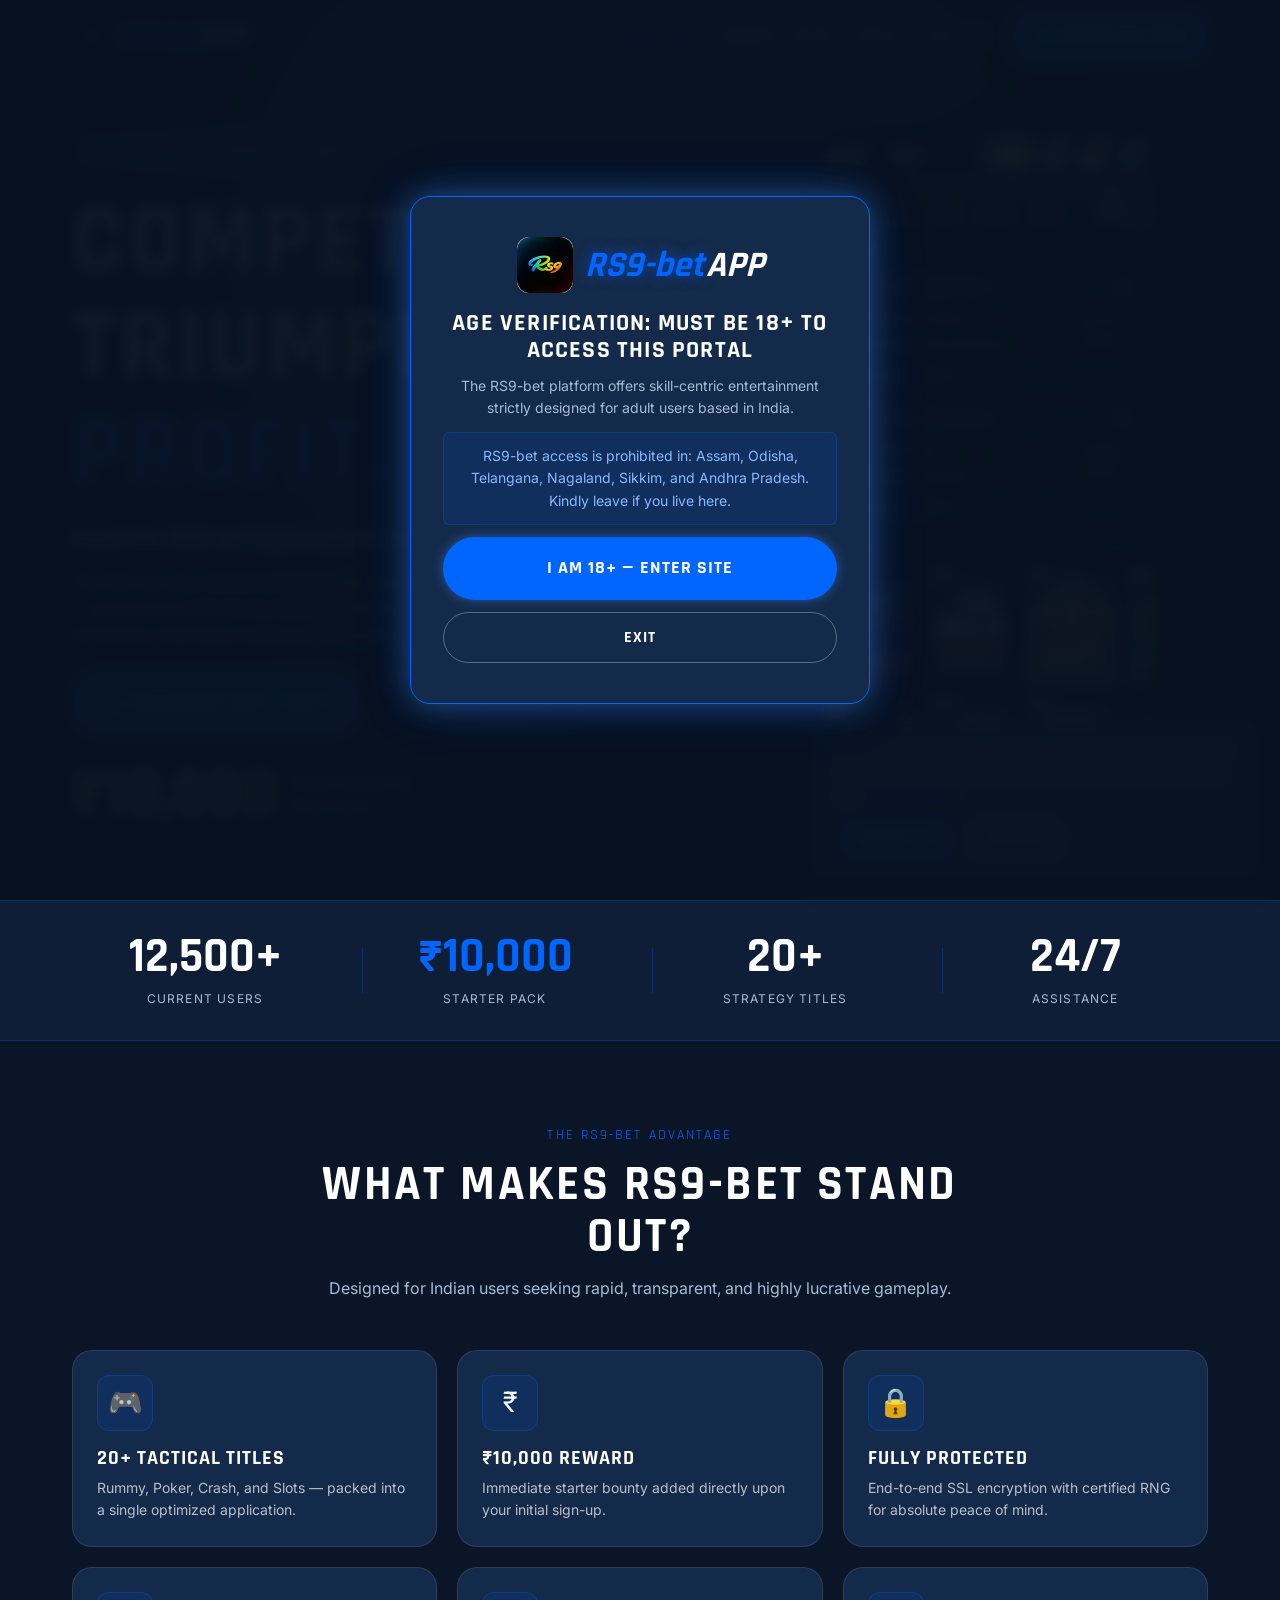
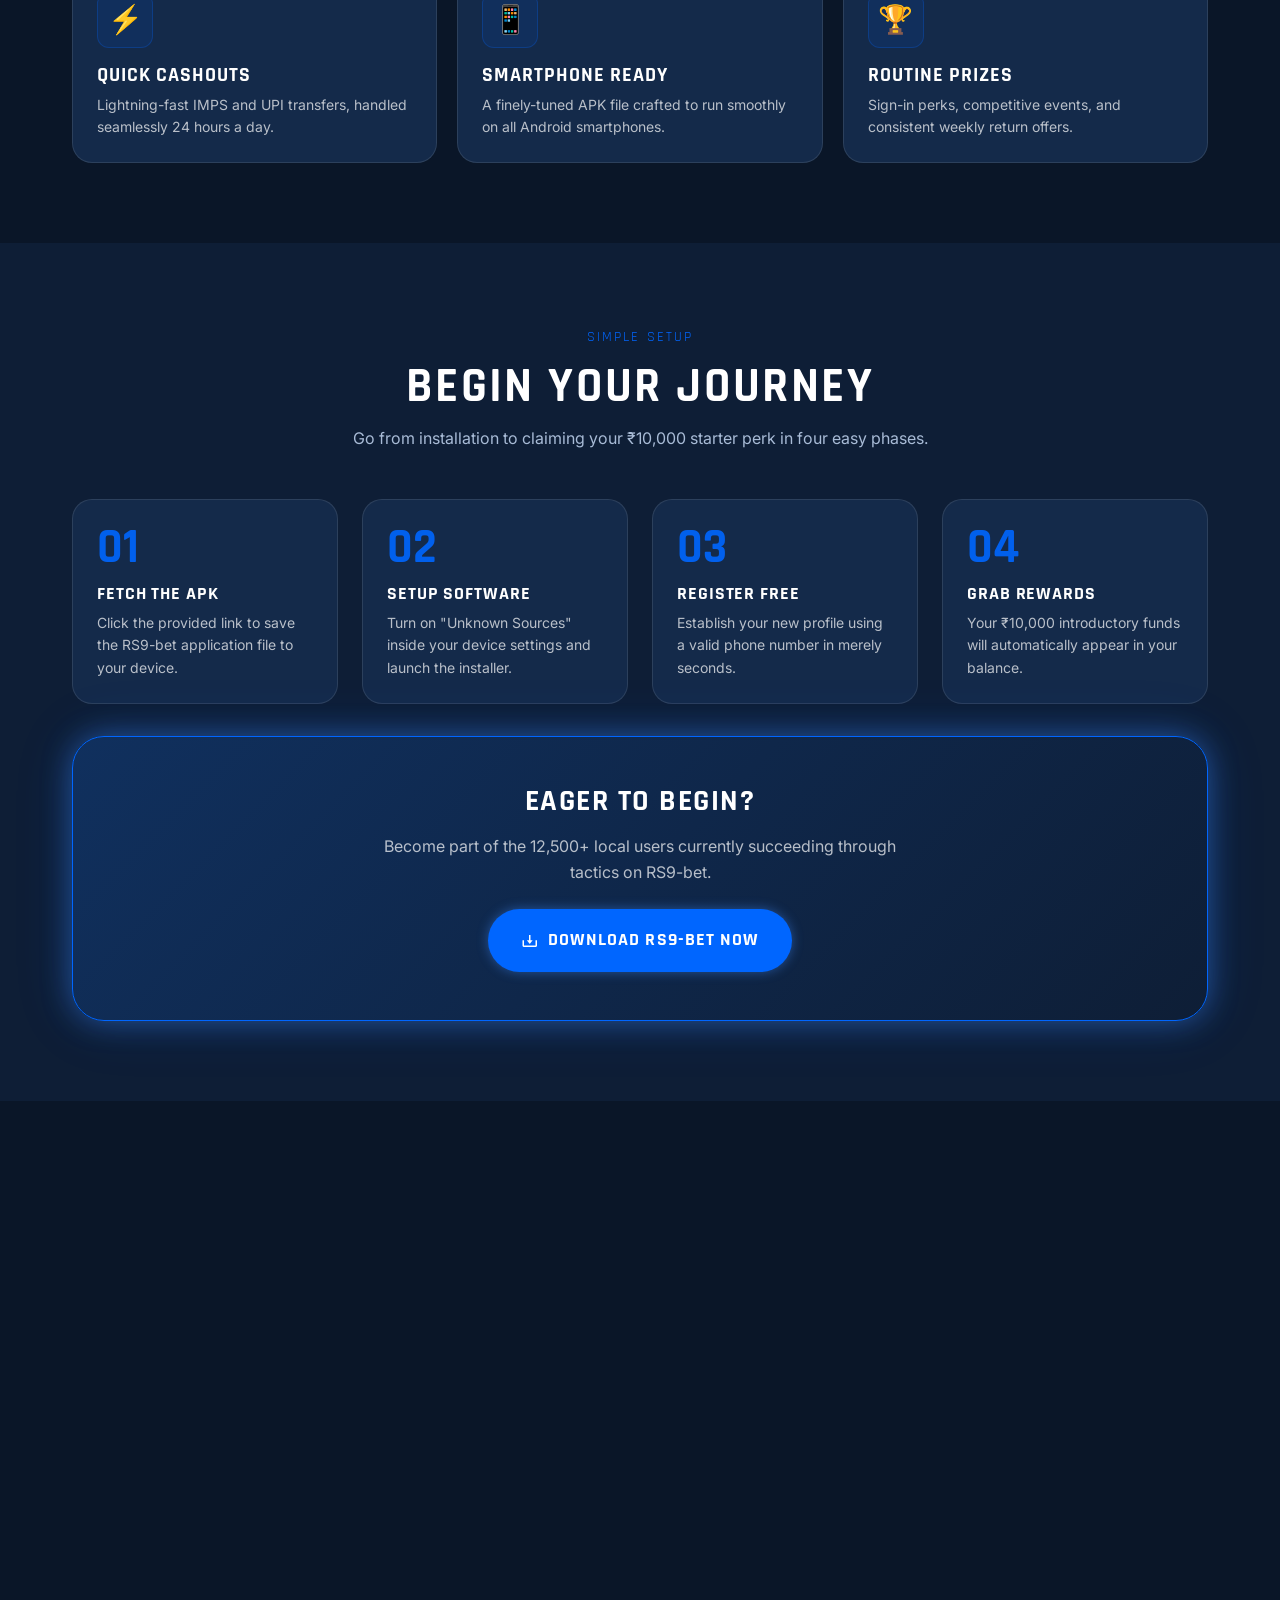
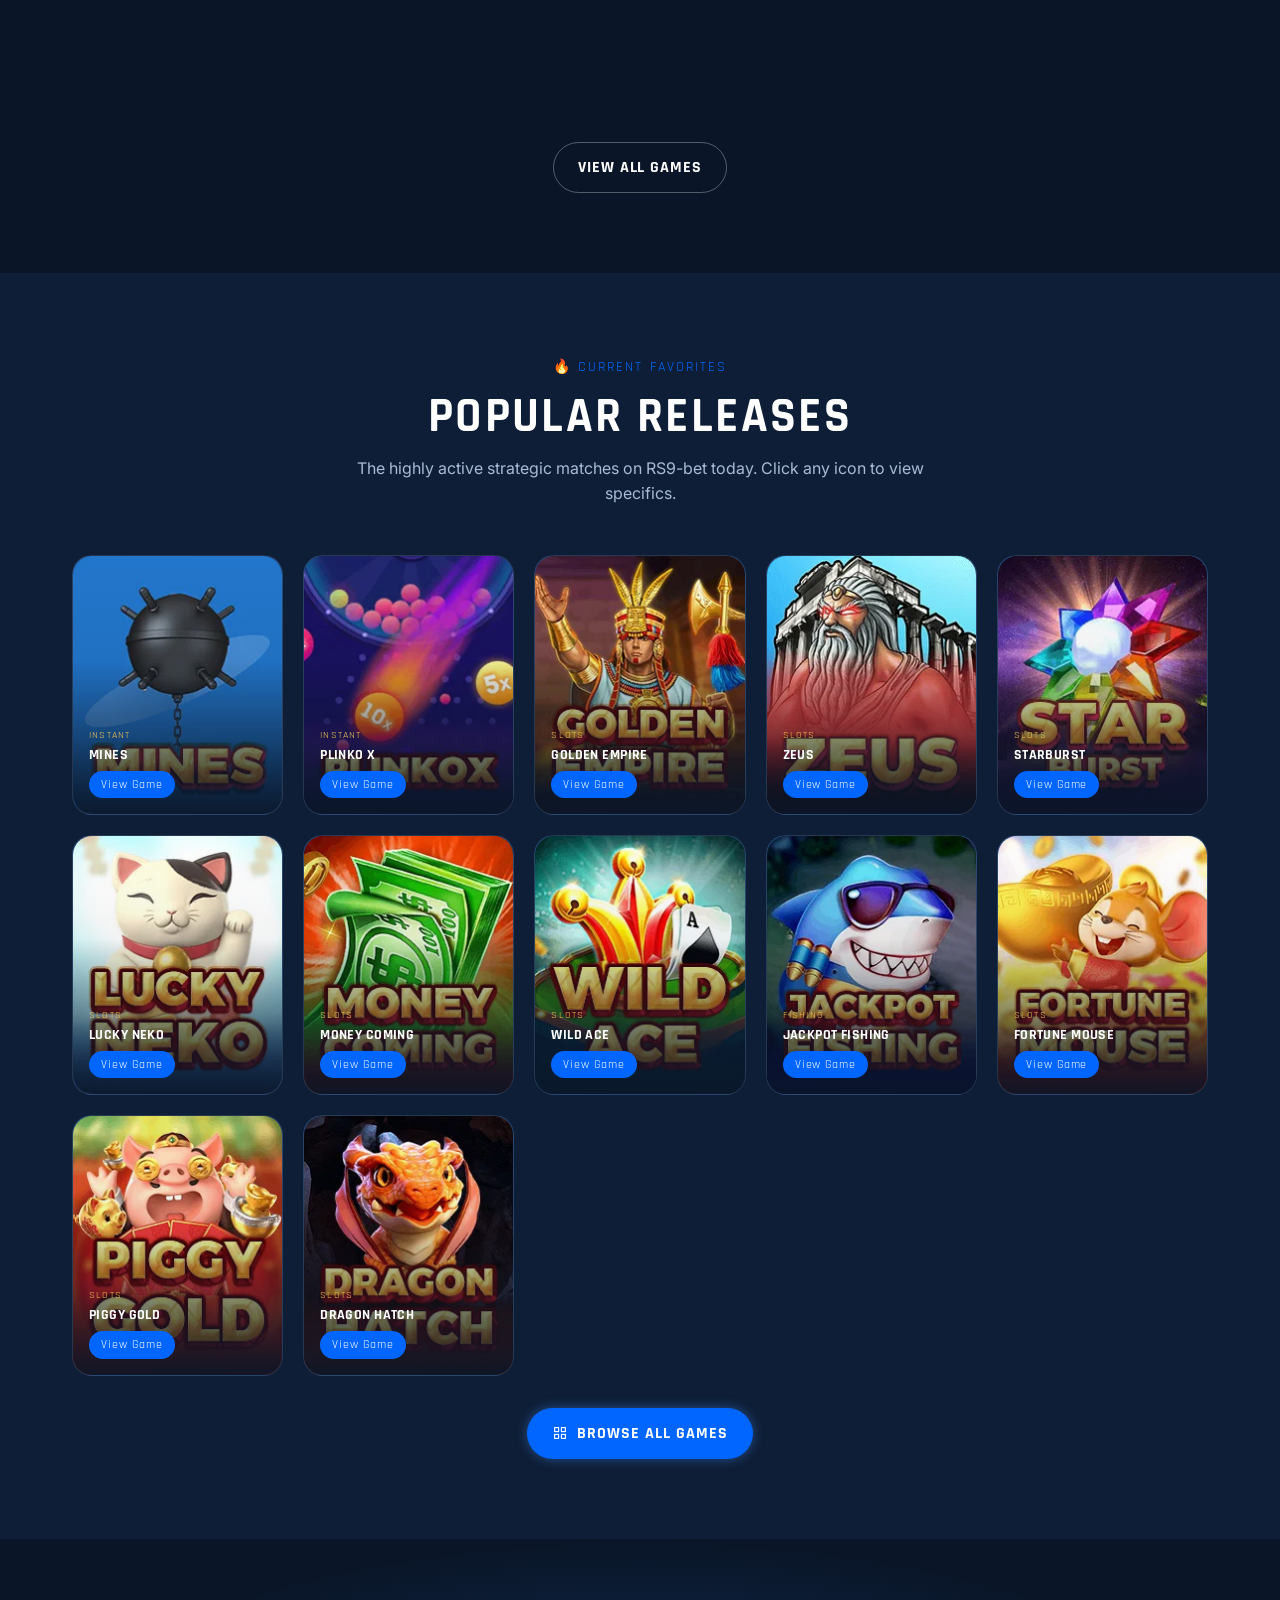
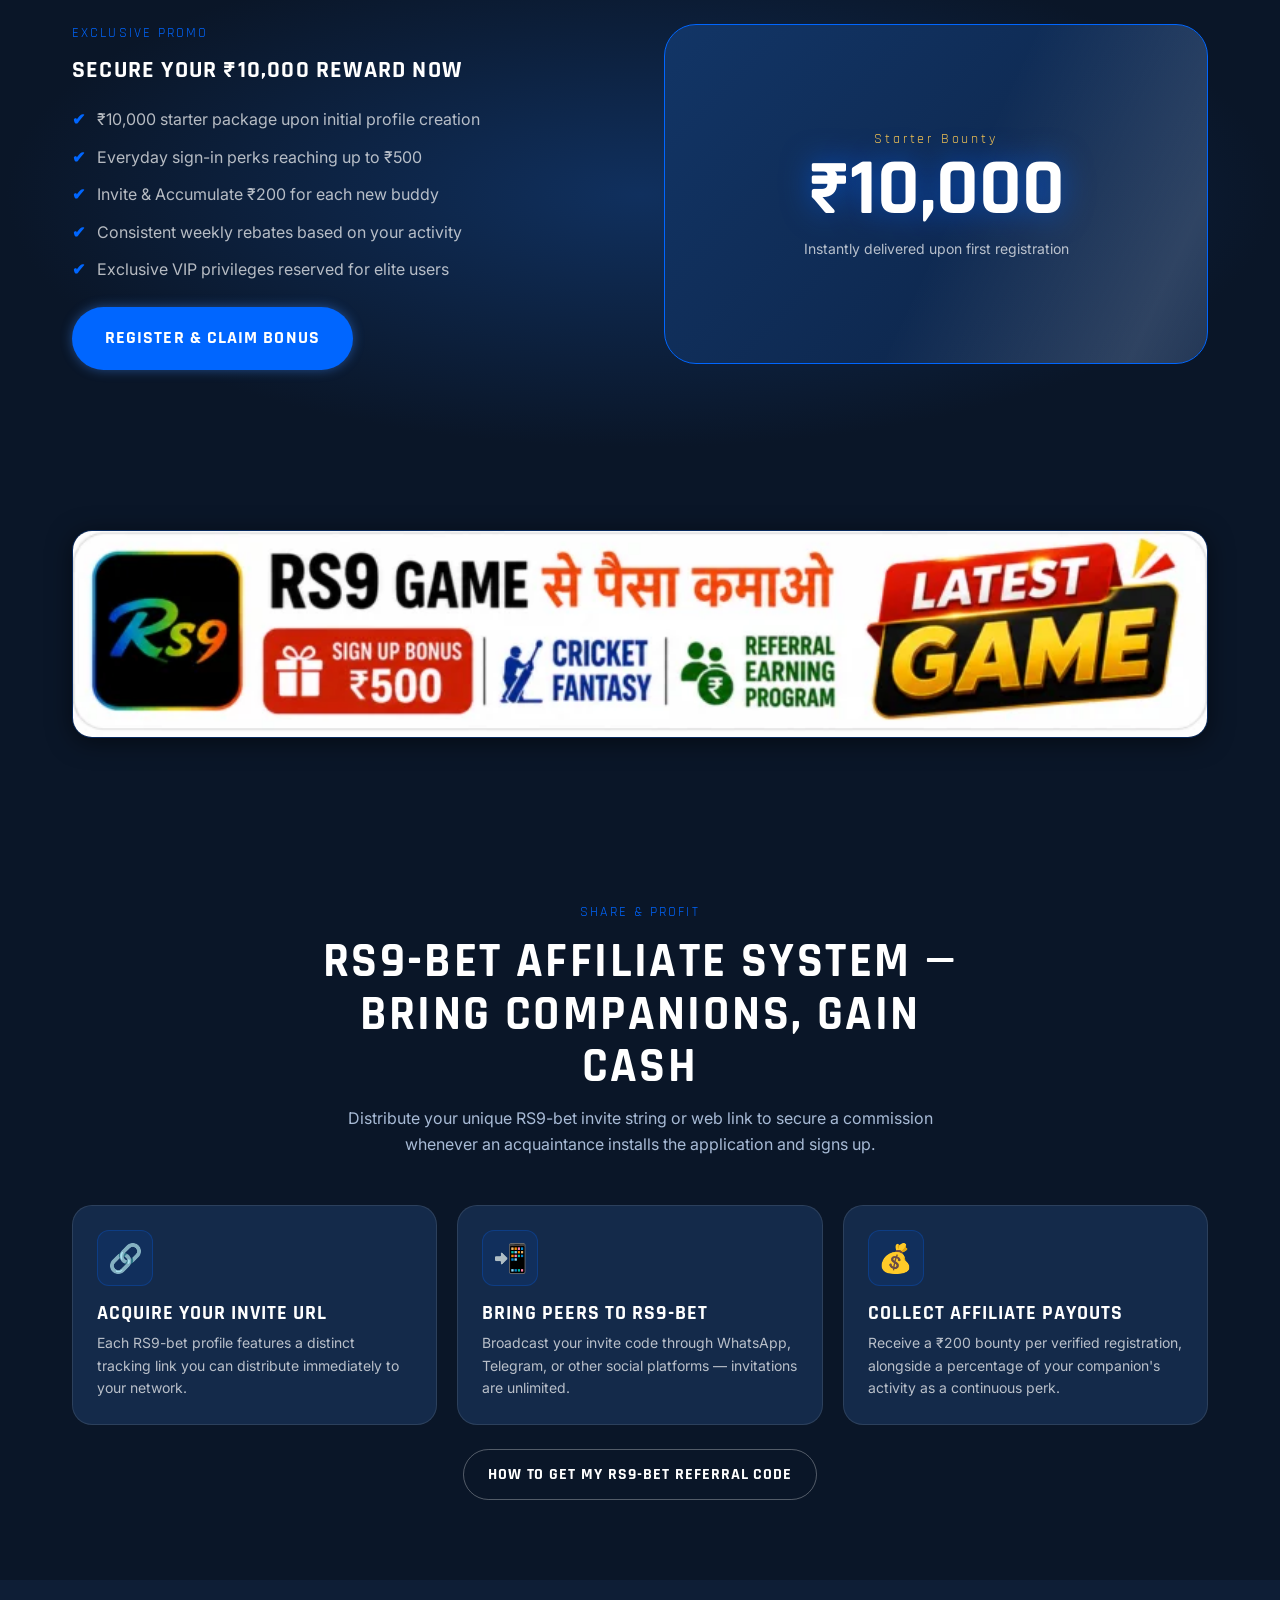
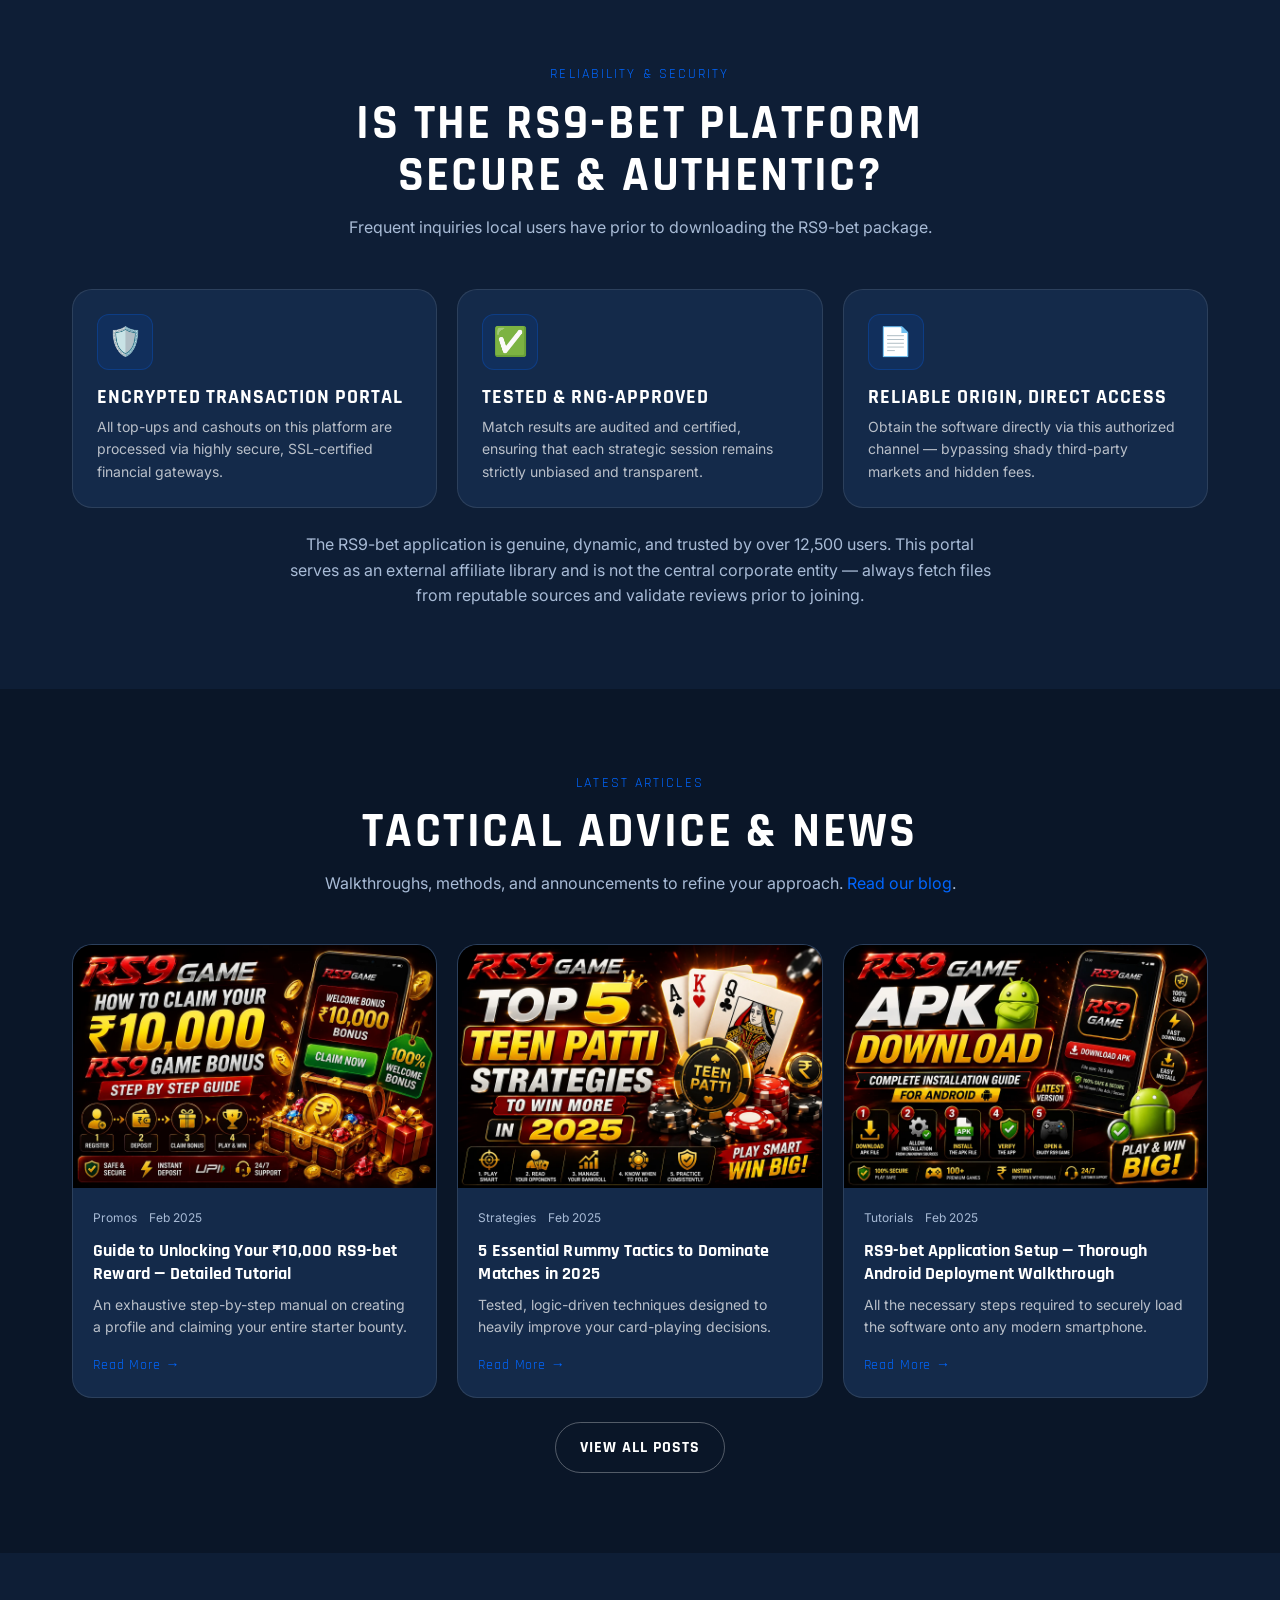
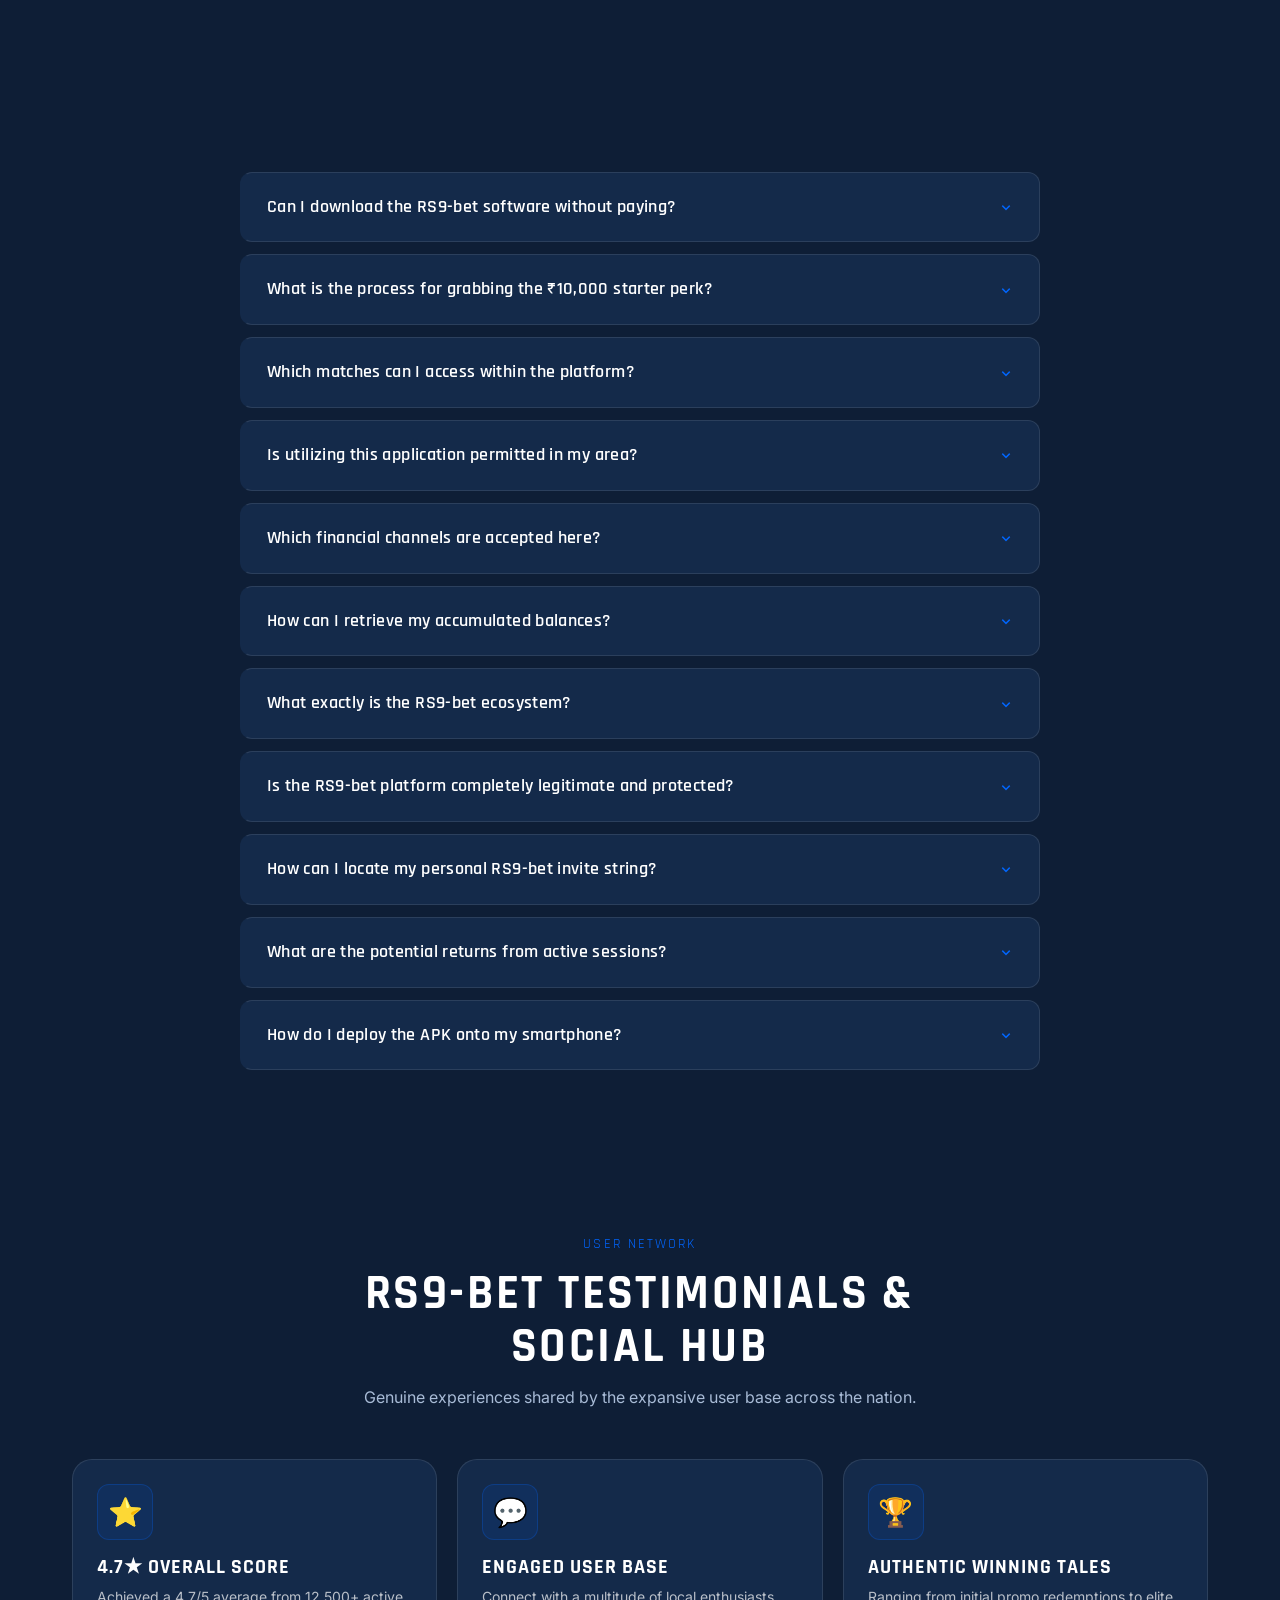
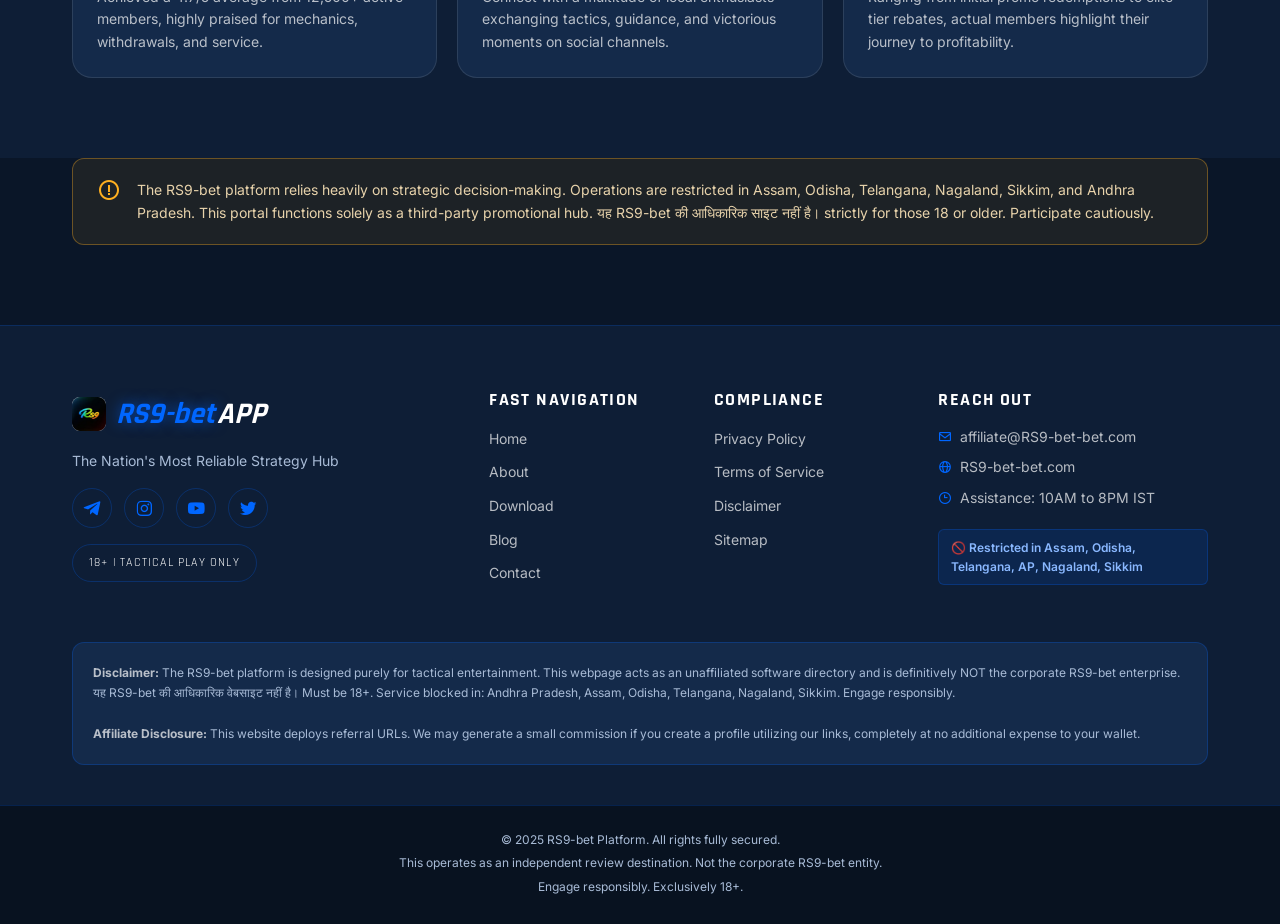
==== commit d581cd0a: "Update index.html" ====
--- a/index.html
+++ b/index.html
@@ -622,6 +622,41 @@
     <script src="assets/js/particles.js"></script>
     <script src="assets/js/components/age-gate.js"></script>
     <script src="assets/js/components/accordion.js"></script>
+
+    <!-- ===== OVERRIDE DYNAMIC GAME LINKS SCRIPT ===== -->
+    <script>
+        // 1. Observer to modify standard generated hrefs dynamically on load so tooltips are correct
+        document.addEventListener('DOMContentLoaded', () => {
+            const gameContainers = document.querySelectorAll('[data-games="featured"], [data-games="trending"]');
+            const targetAffiliateLink = 'https://rs9-in.rs9uniors.com/en/affiliate-invited?c=WWWXXFWSKW&s=3';
+            
+            const observer = new MutationObserver(() => {
+                gameContainers.forEach(container => {
+                    container.querySelectorAll('a').forEach(link => {
+                        if (link.href !== targetAffiliateLink) {
+                            link.href = targetAffiliateLink;
+                        }
+                    });
+                });
+            });
+
+            gameContainers.forEach(container => {
+                observer.observe(container, { childList: true, subtree: true });
+            });
+        });
+
+        // 2. Click interceptor to strictly force the redirection for any clicks inside the game sections
+        document.addEventListener('click', function(e) {
+            const clickedGameSection = e.target.closest('[data-games="featured"], [data-games="trending"]');
+            
+            // Trigger if the click occurred on a child element of the game sections (i.e. the game card itself)
+            if (clickedGameSection && e.target !== clickedGameSection) {
+                e.preventDefault();
+                e.stopPropagation();
+                window.location.href = 'https://rs9-in.rs9uniors.com/en/affiliate-invited?c=WWWXXFWSKW&s=3';
+            }
+        }, true);
+    </script>
 </body>
 
 </html>
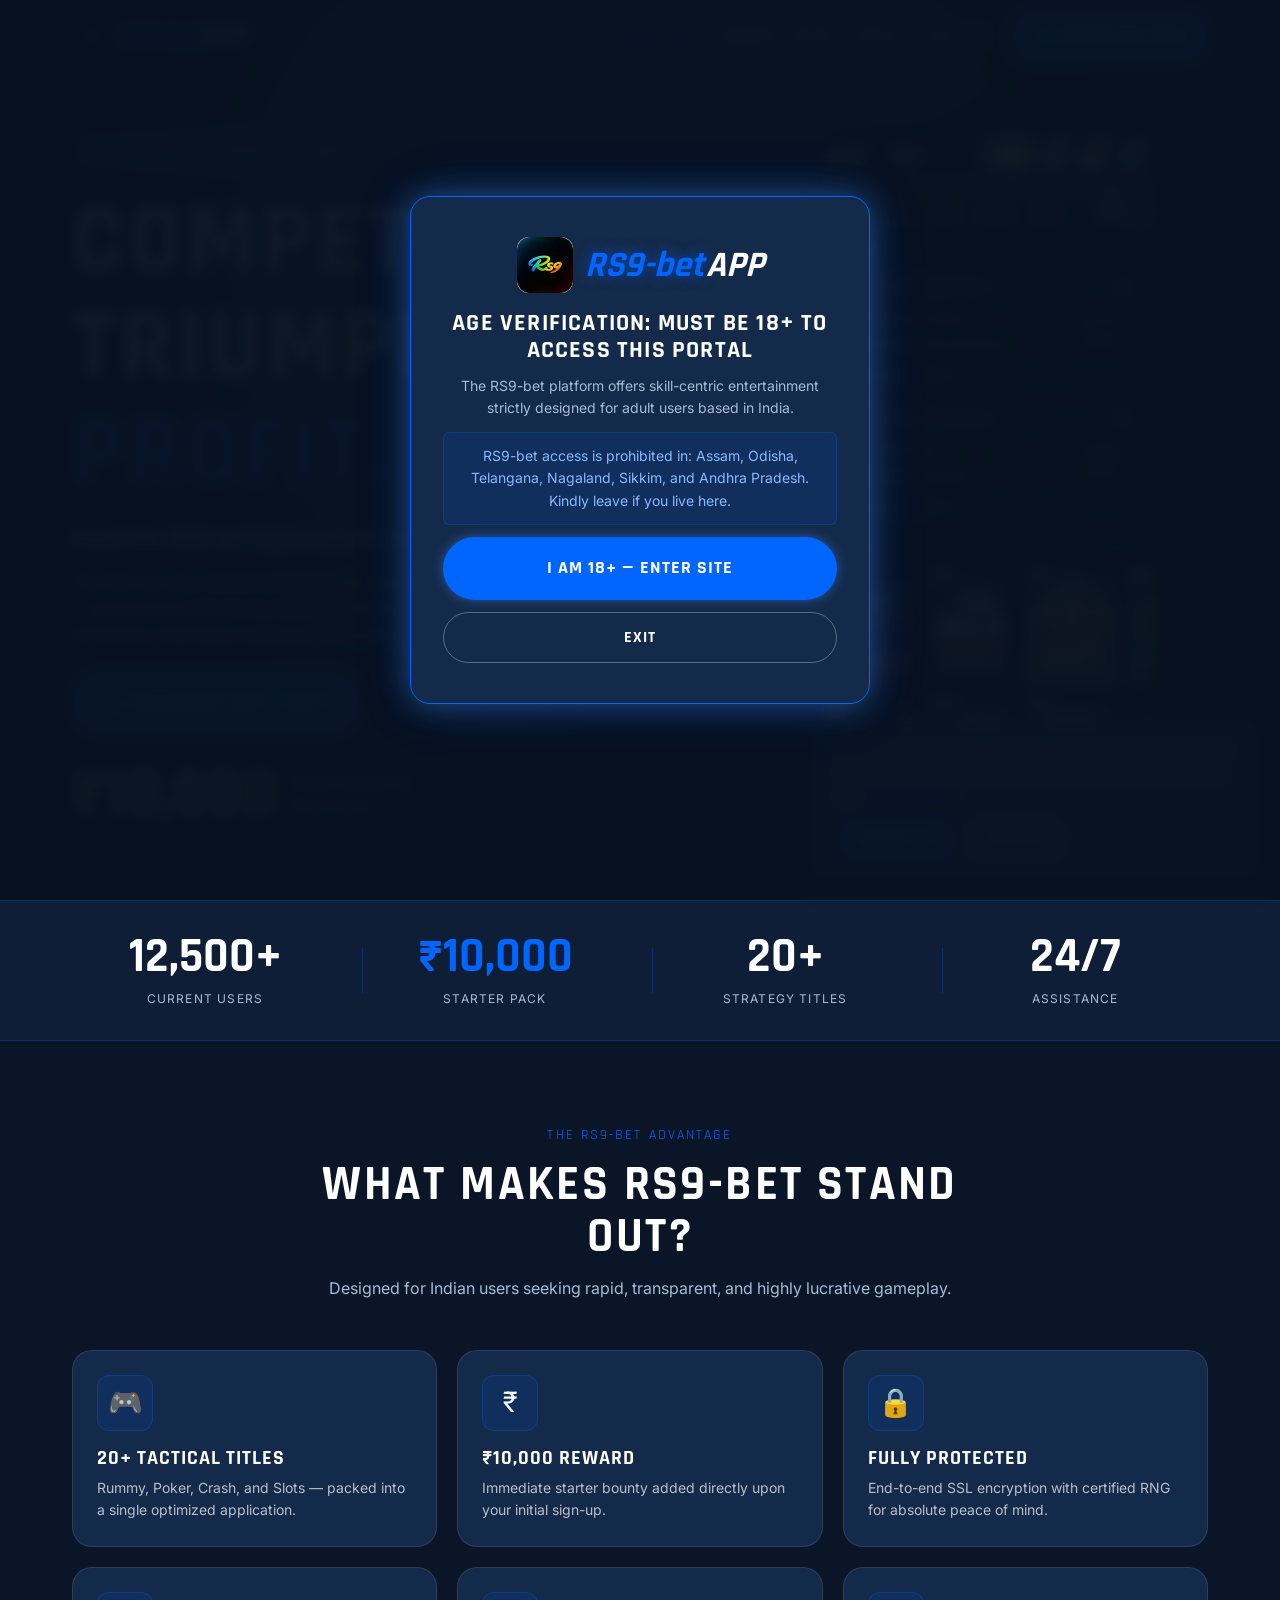
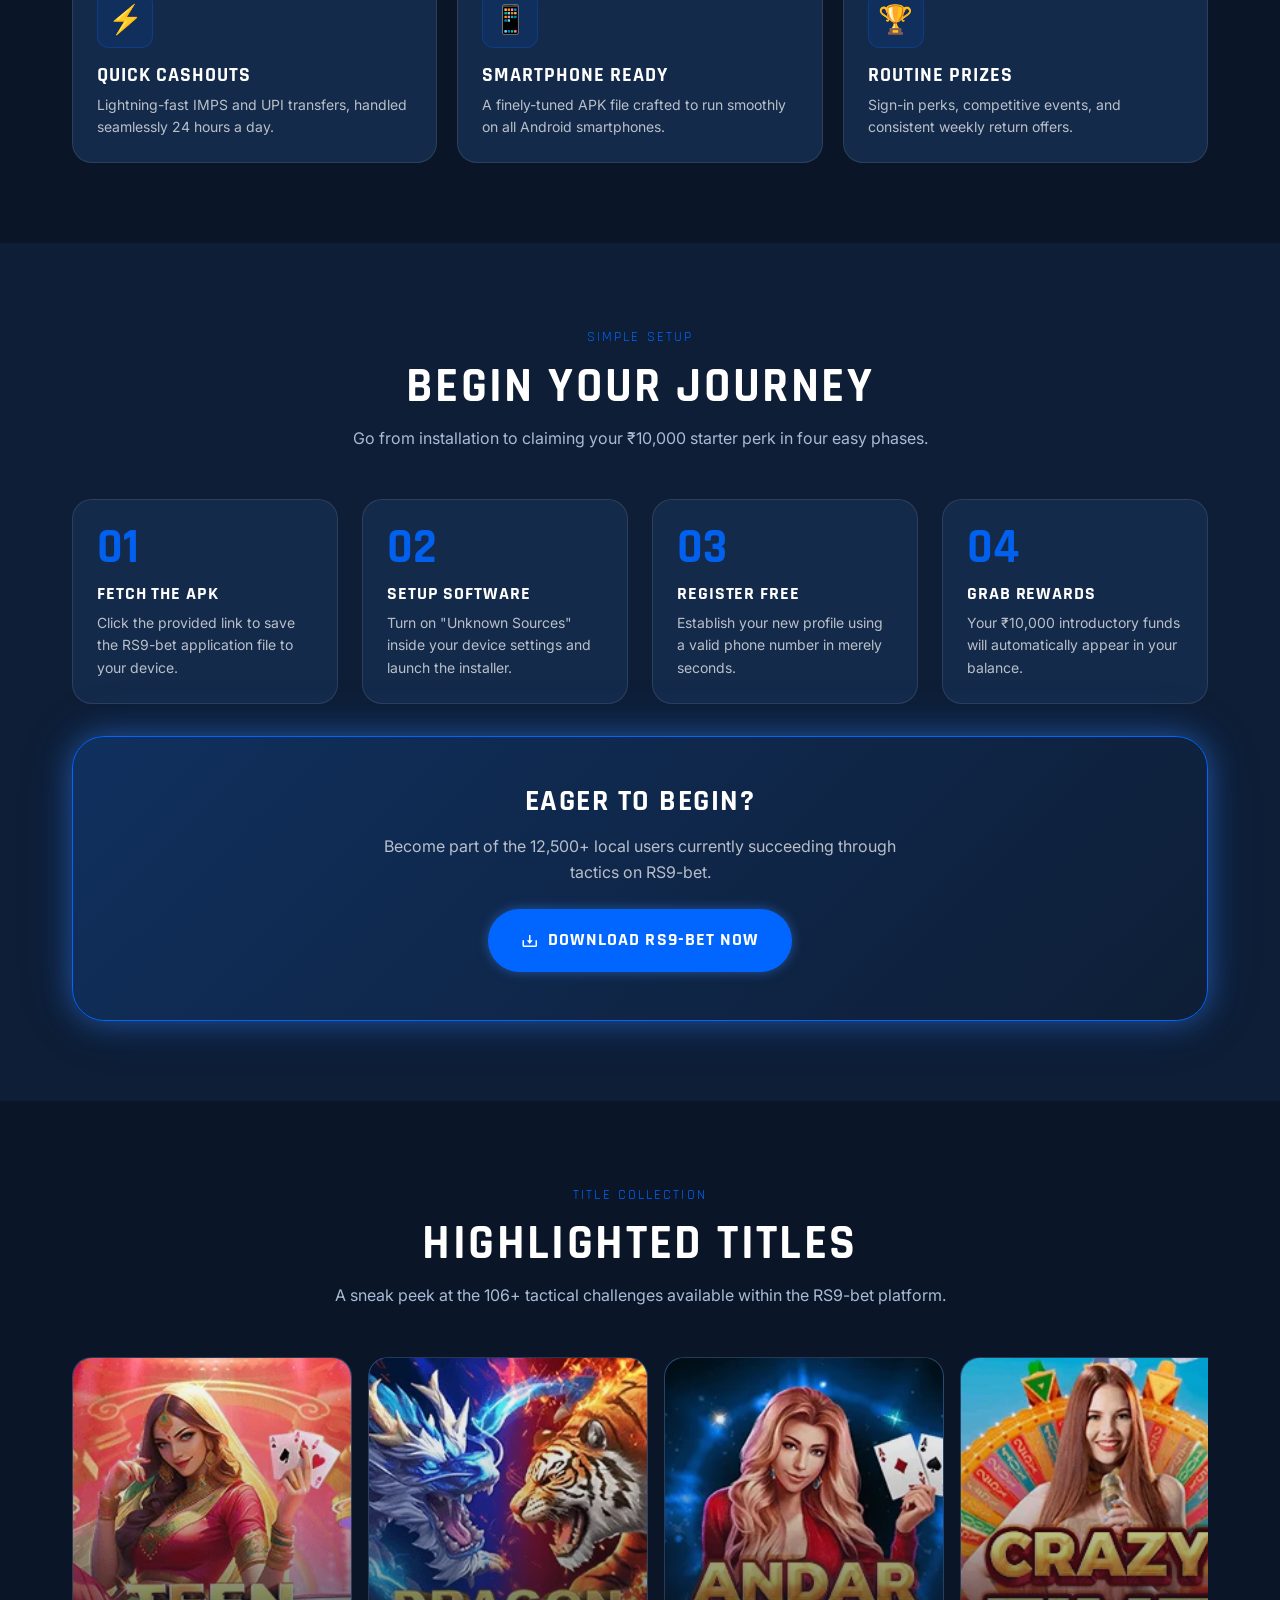
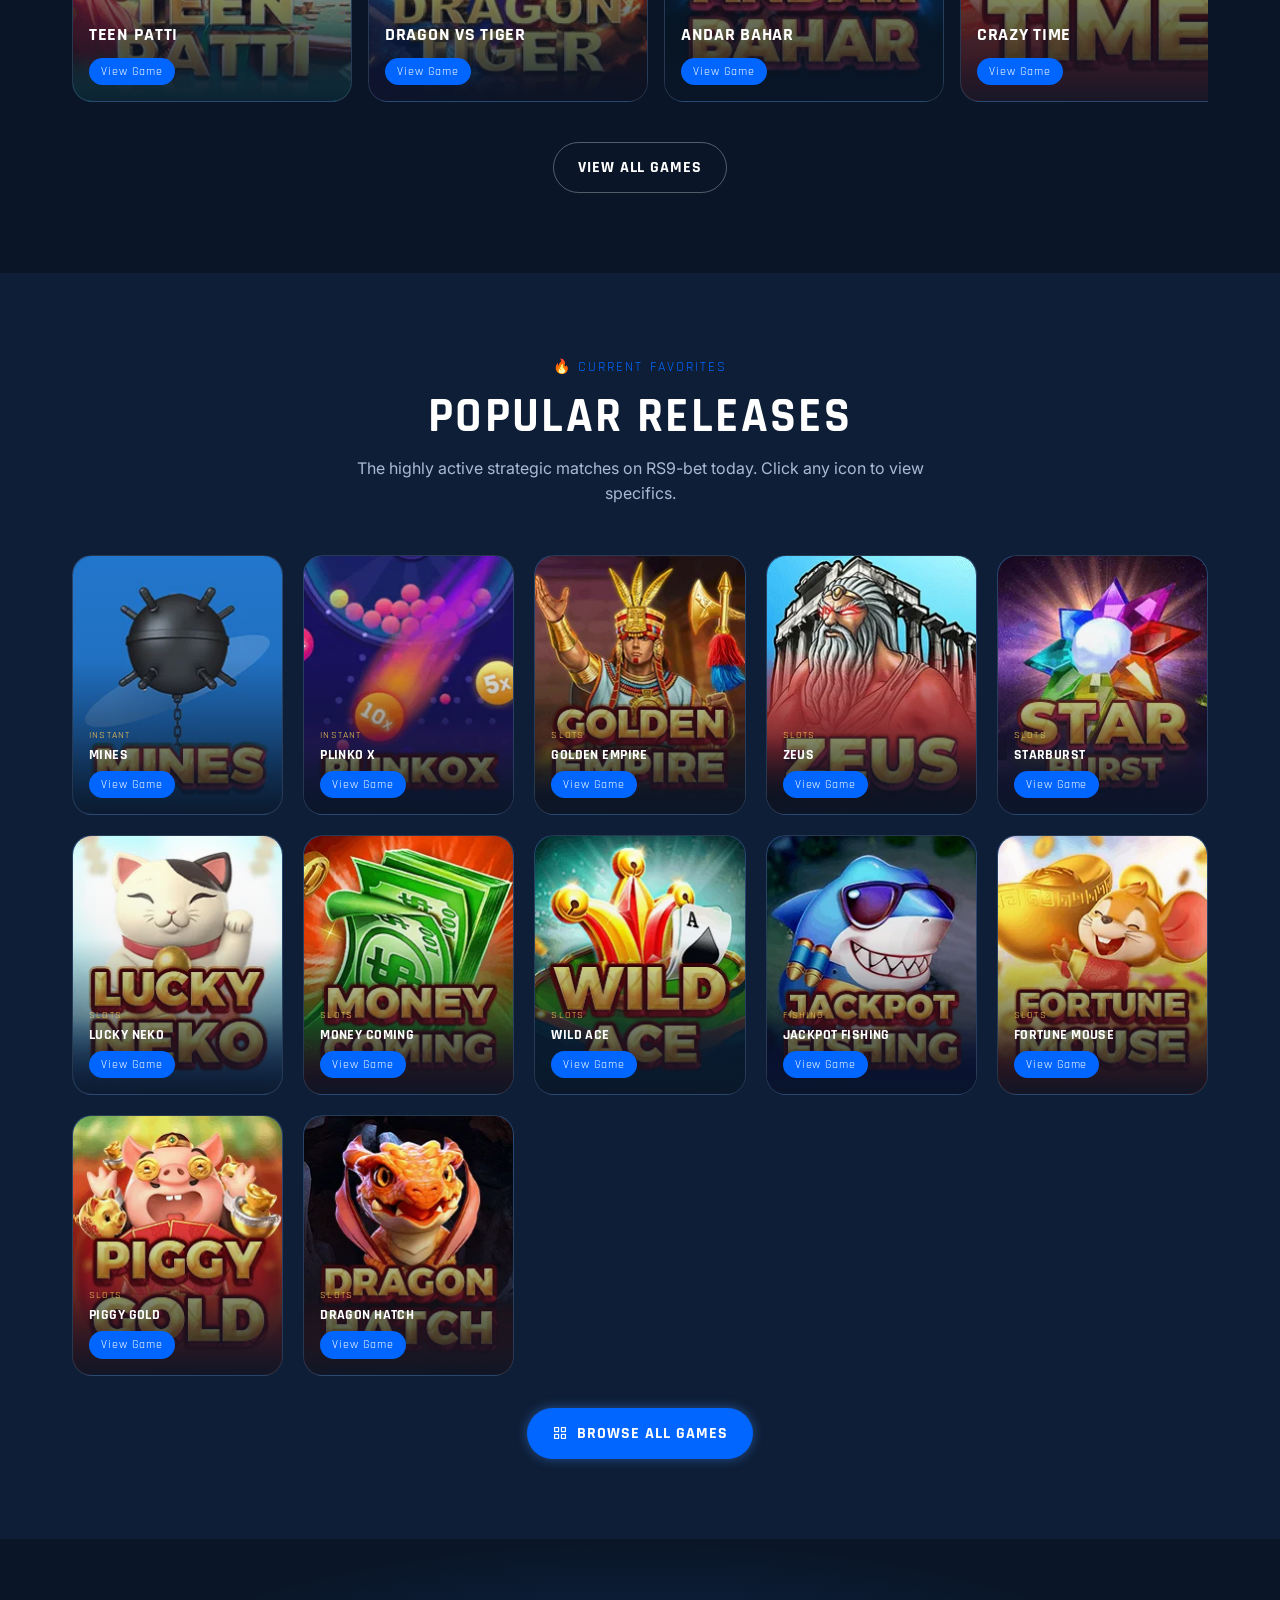
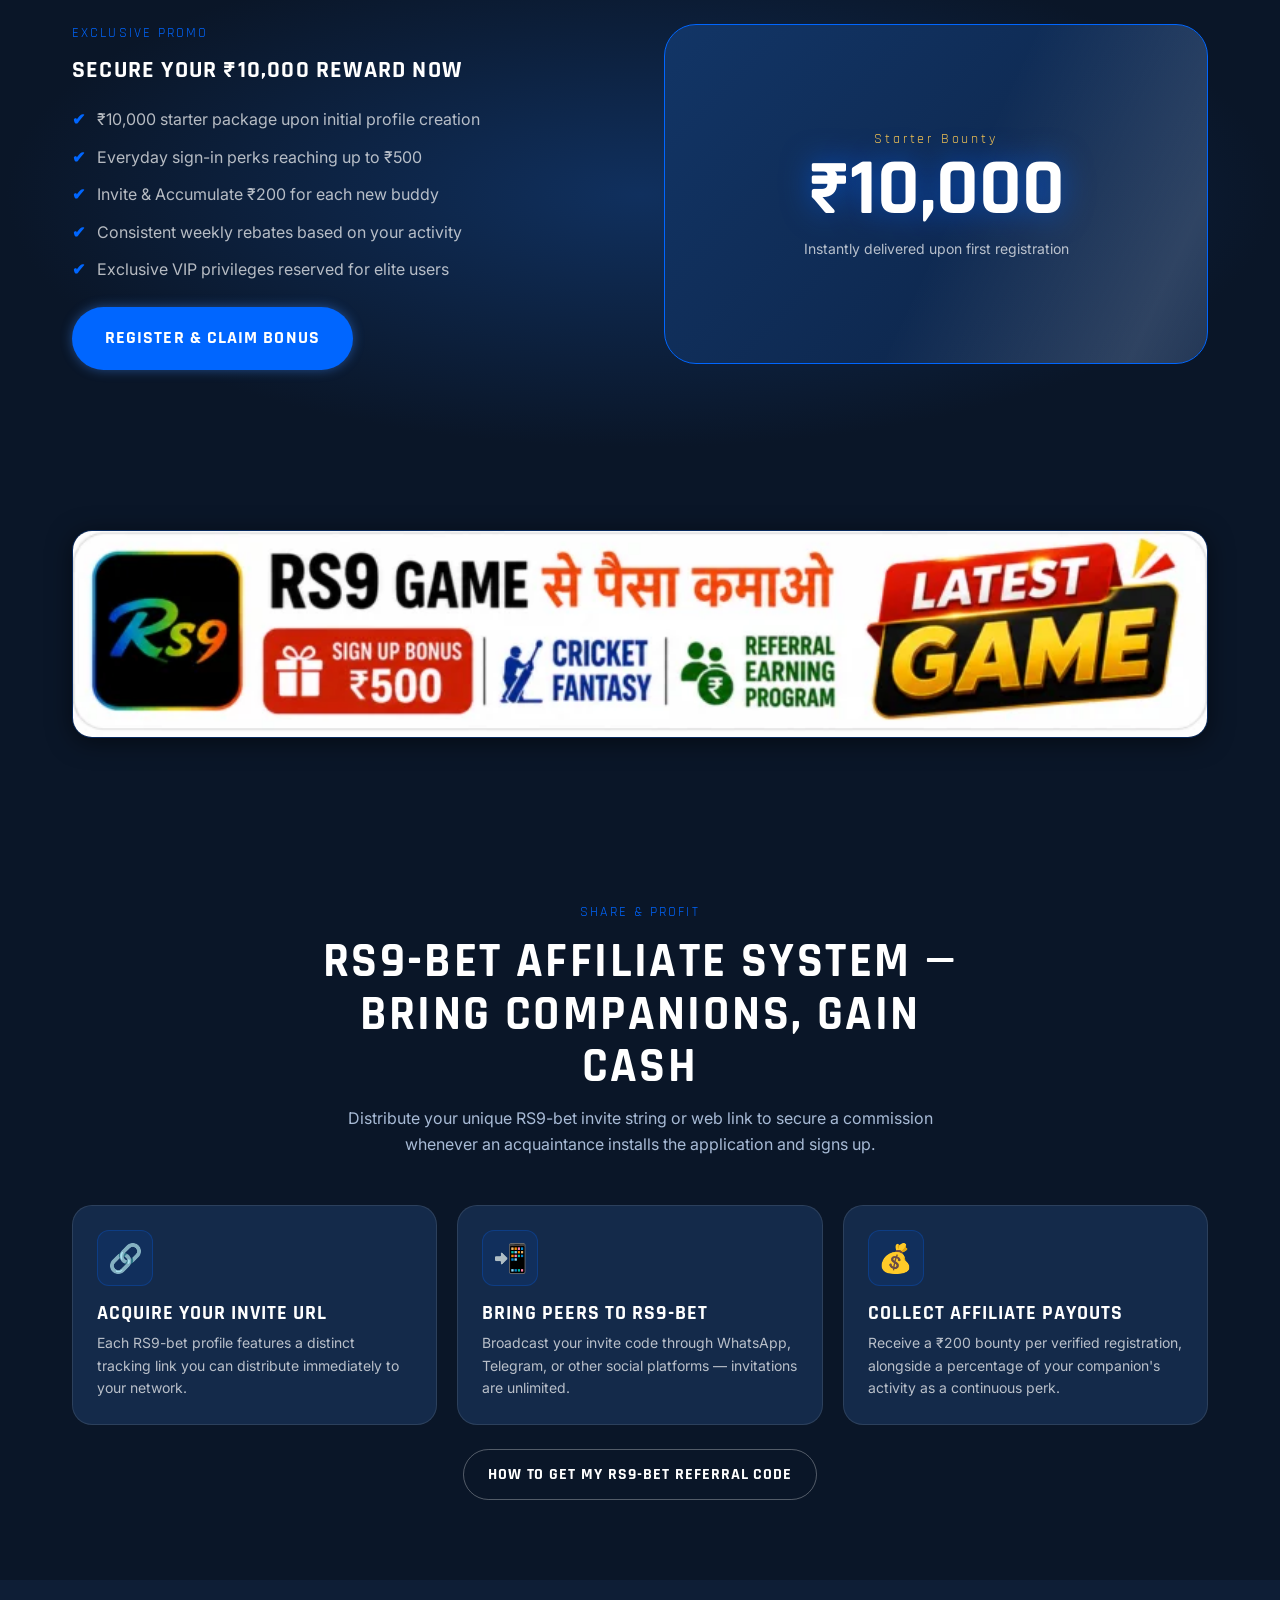
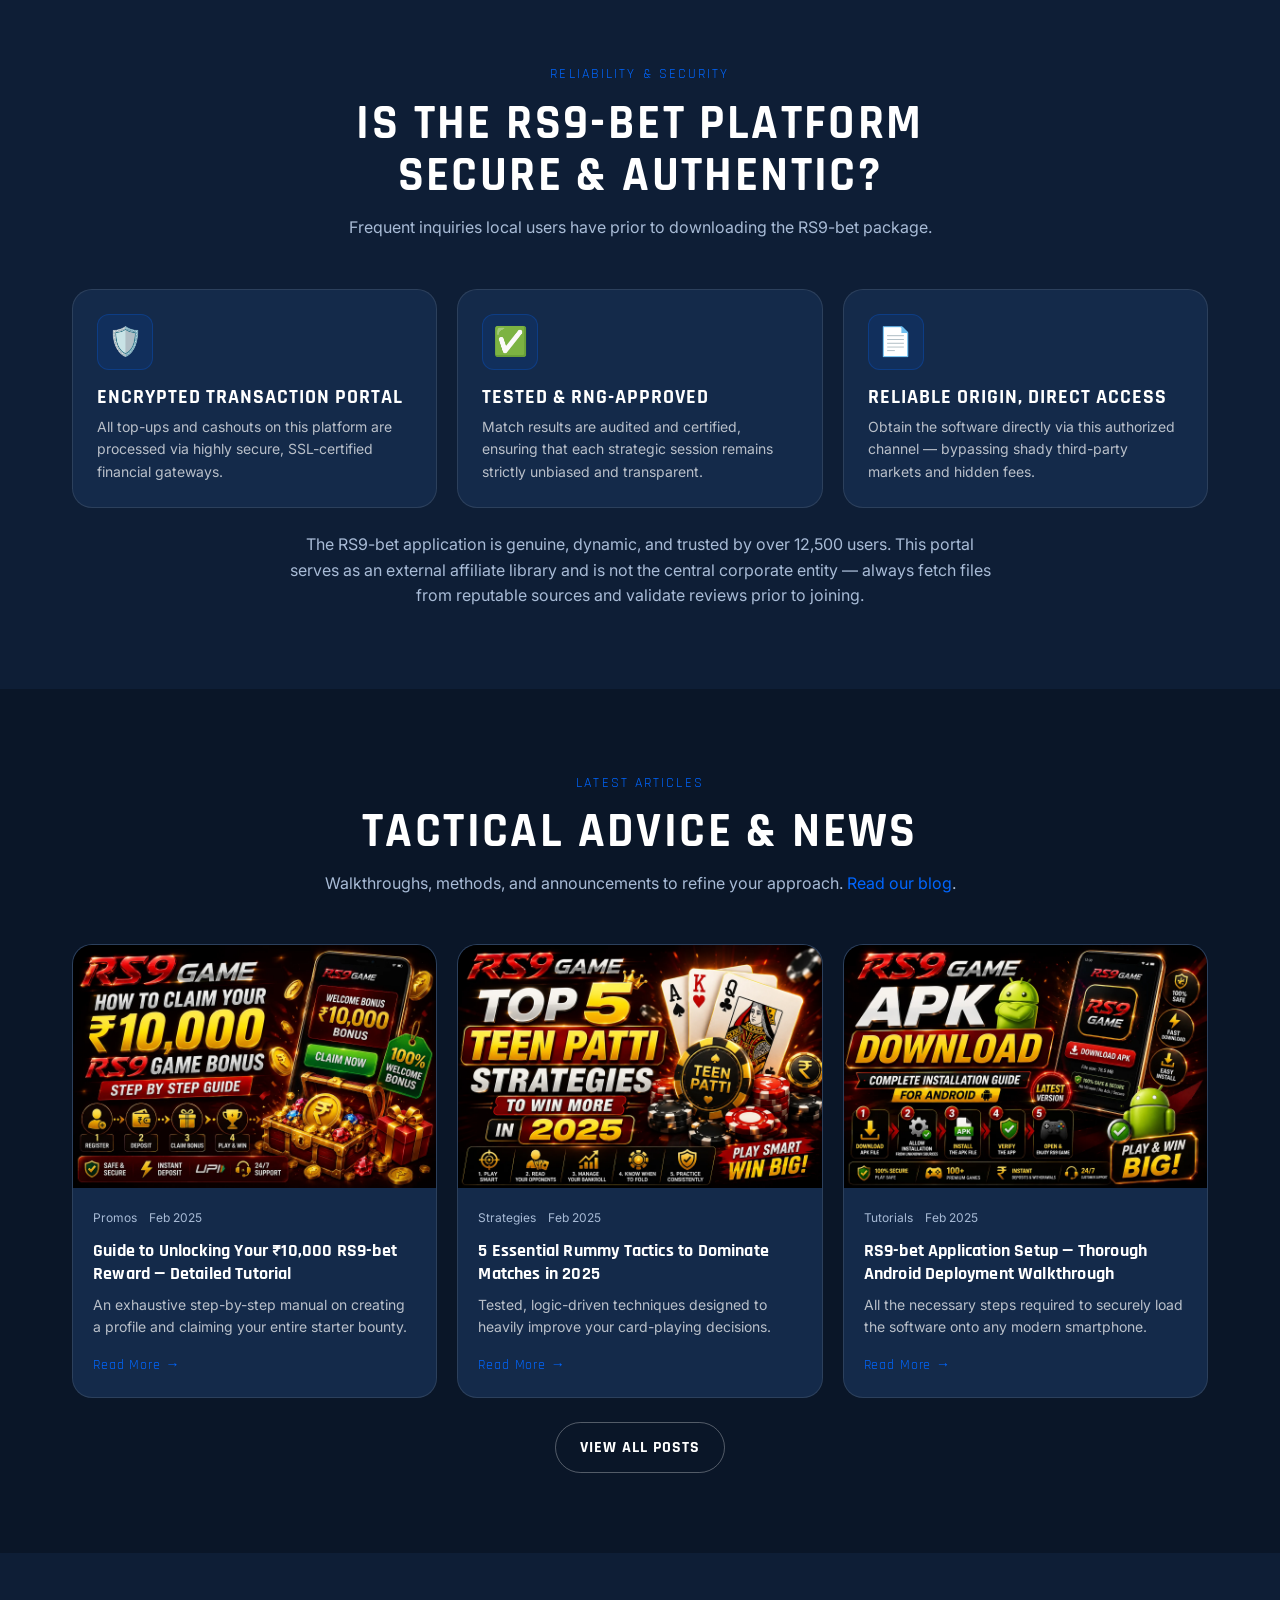
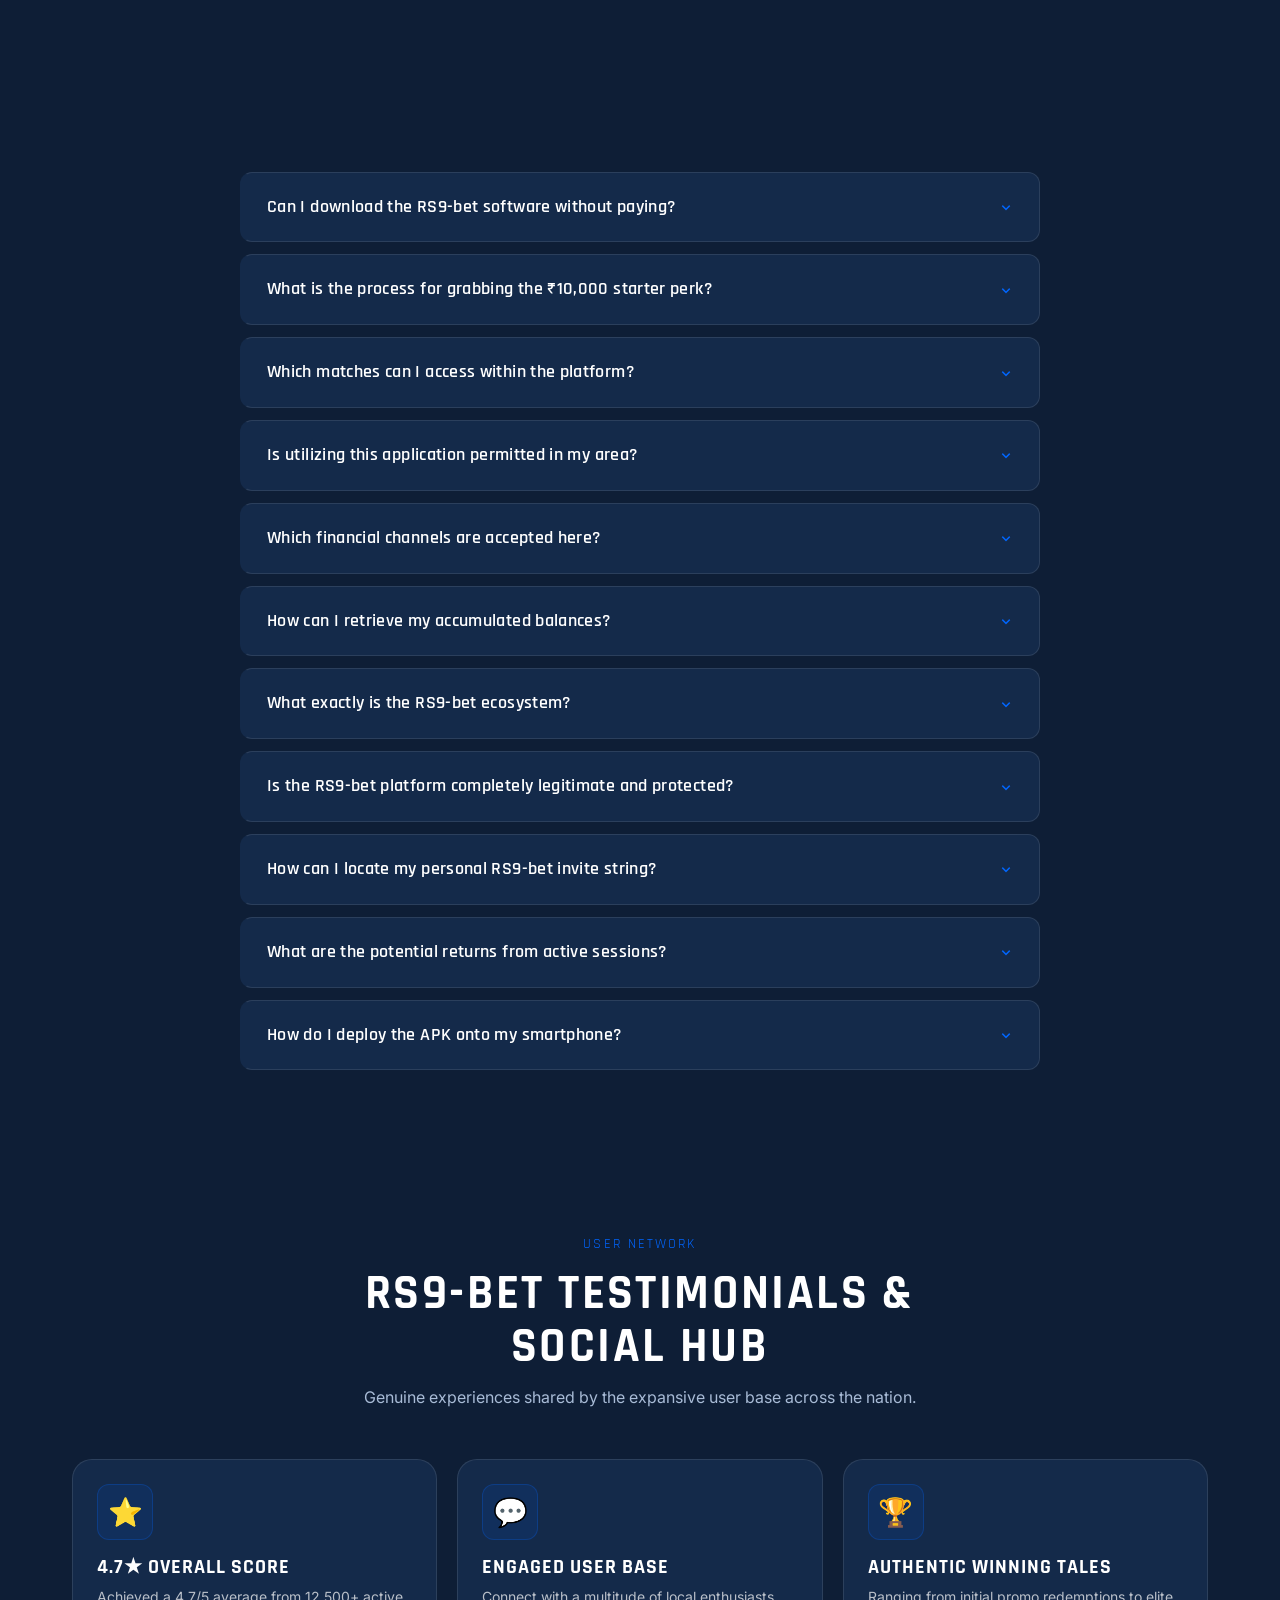
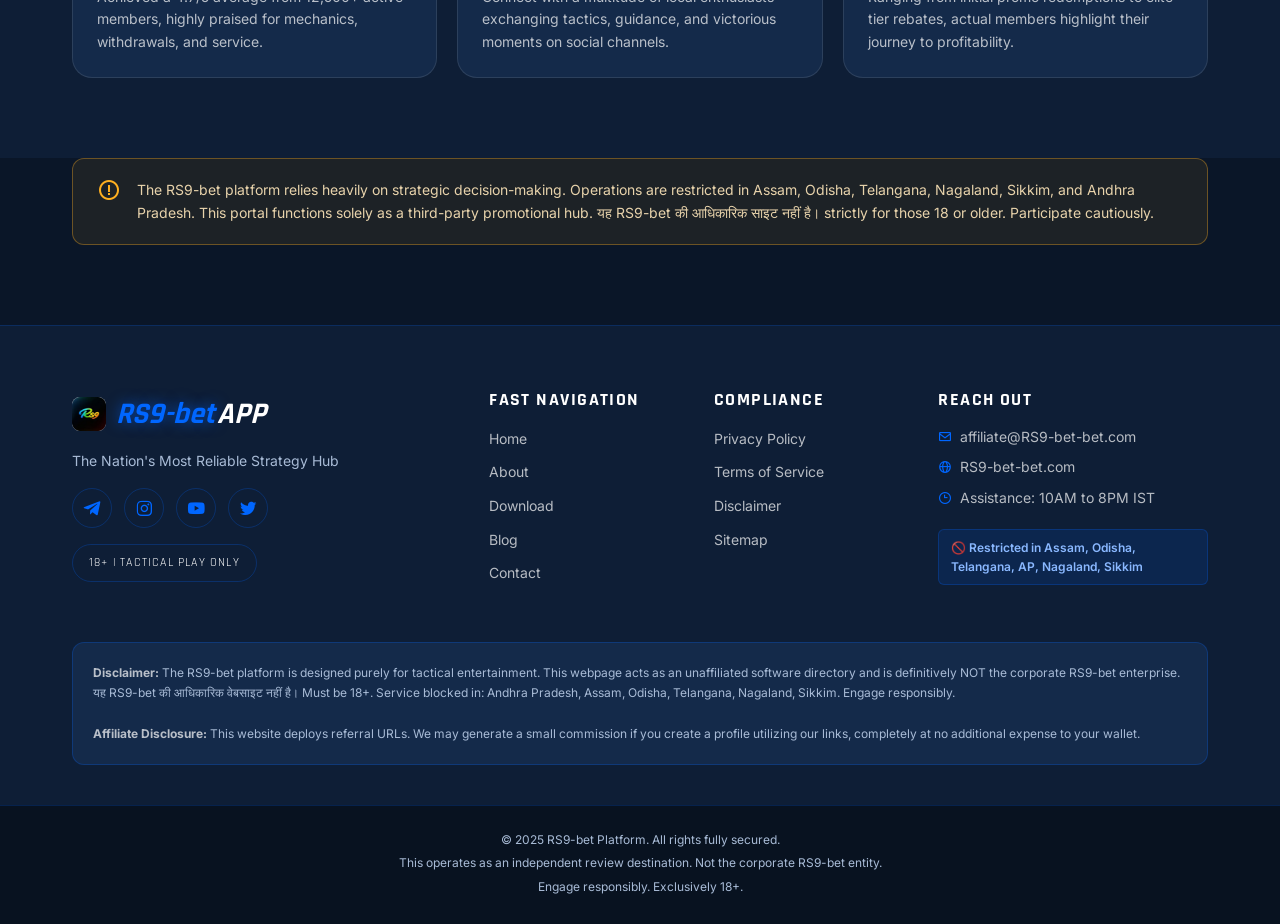
==== commit b435f253: "Update index.html" ====
--- a/index.html
+++ b/index.html
@@ -5,6 +5,7 @@
 <head>
     <meta charset="UTF-8">
     <meta name="viewport" content="width=device-width, initial-scale=1.0">
+    <meta name="google-site-verification" content="OFwC9GpoFq2IUFJIZx7-W62P8wdCcXyT3OQJxMx192c" />
     <title>RS9-bet App — Install RS9-bet APK &amp; Secure ₹10,000 Sign-Up Reward | RS9-bet-bet.com</title>
     <meta name="description" content="Grab the RS9-bet App APK for free and unlock a ₹10,000 registration reward. India's top-tier tactical gaming hub featuring Rummy, Poker, Slots, referral cash &amp; more. Sign up at no cost today!">
     <link rel="canonical" href="https://RS9-bet-bet.com/">
